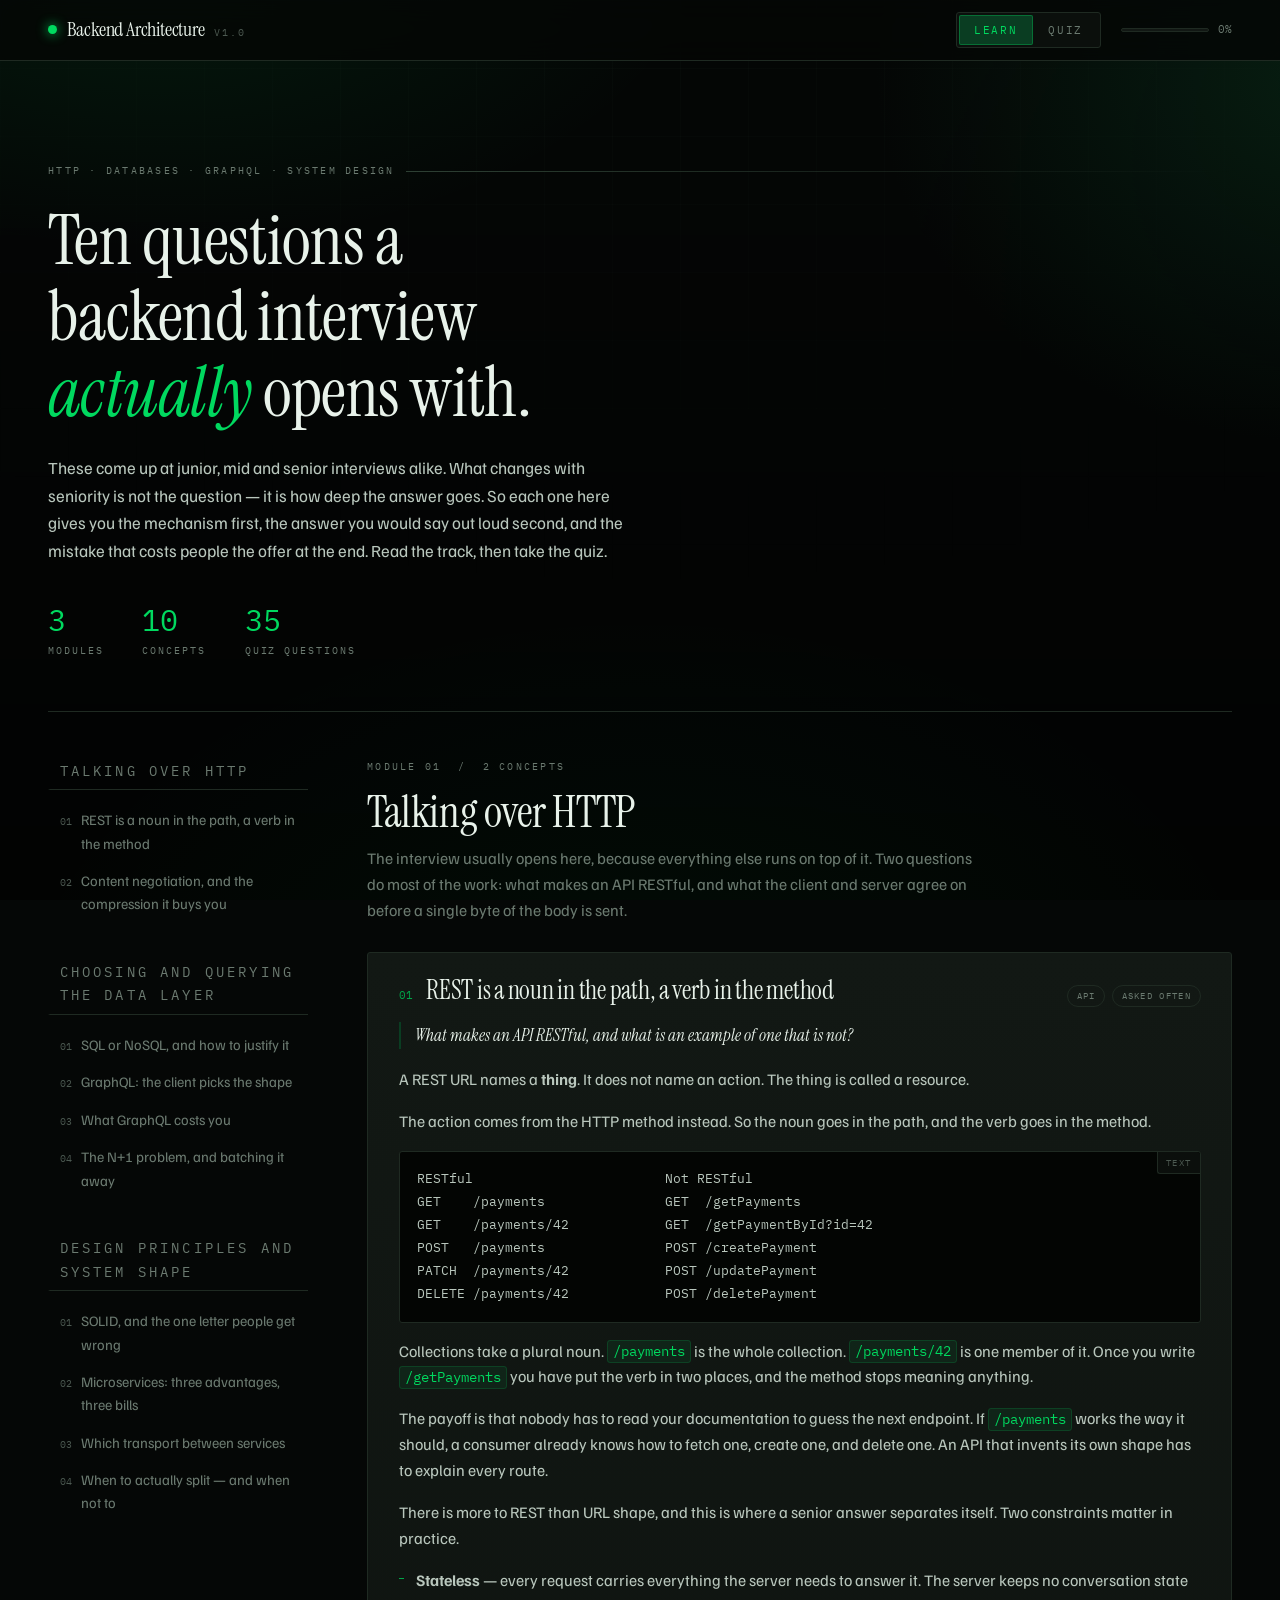
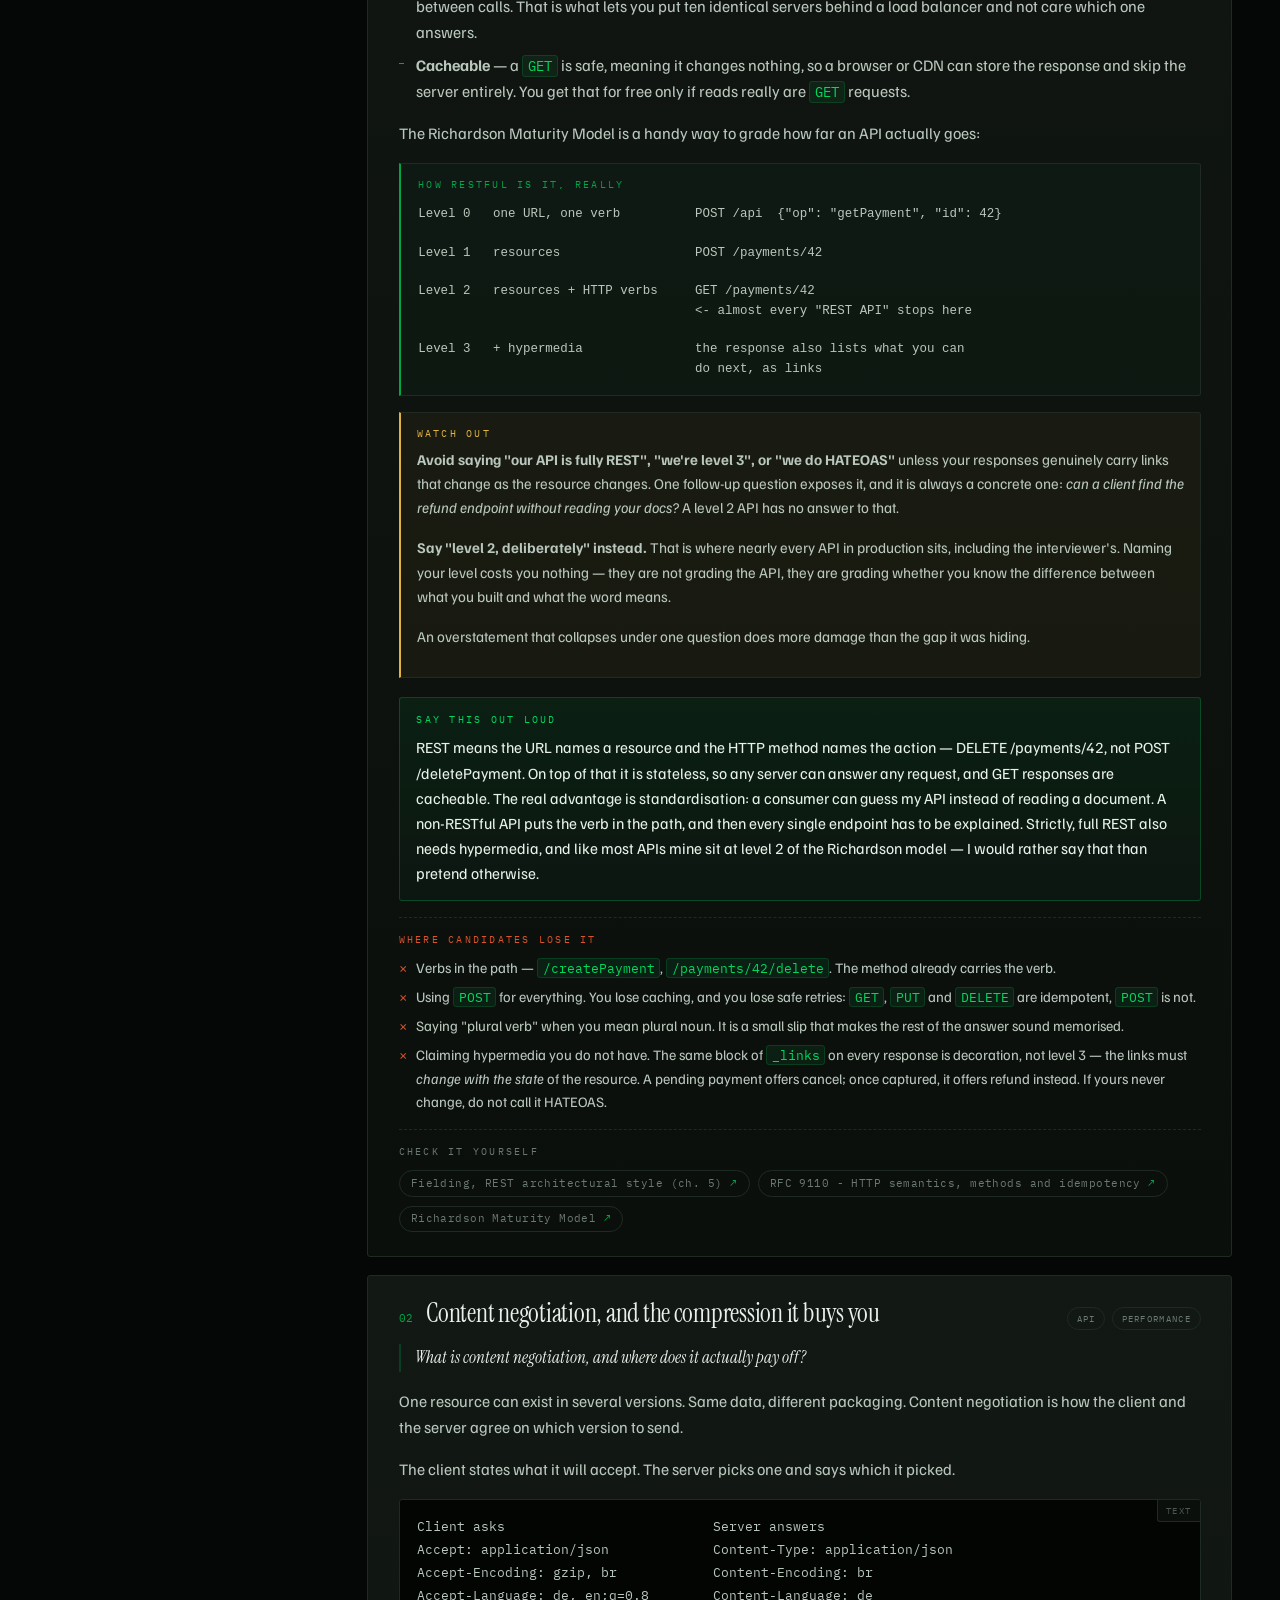
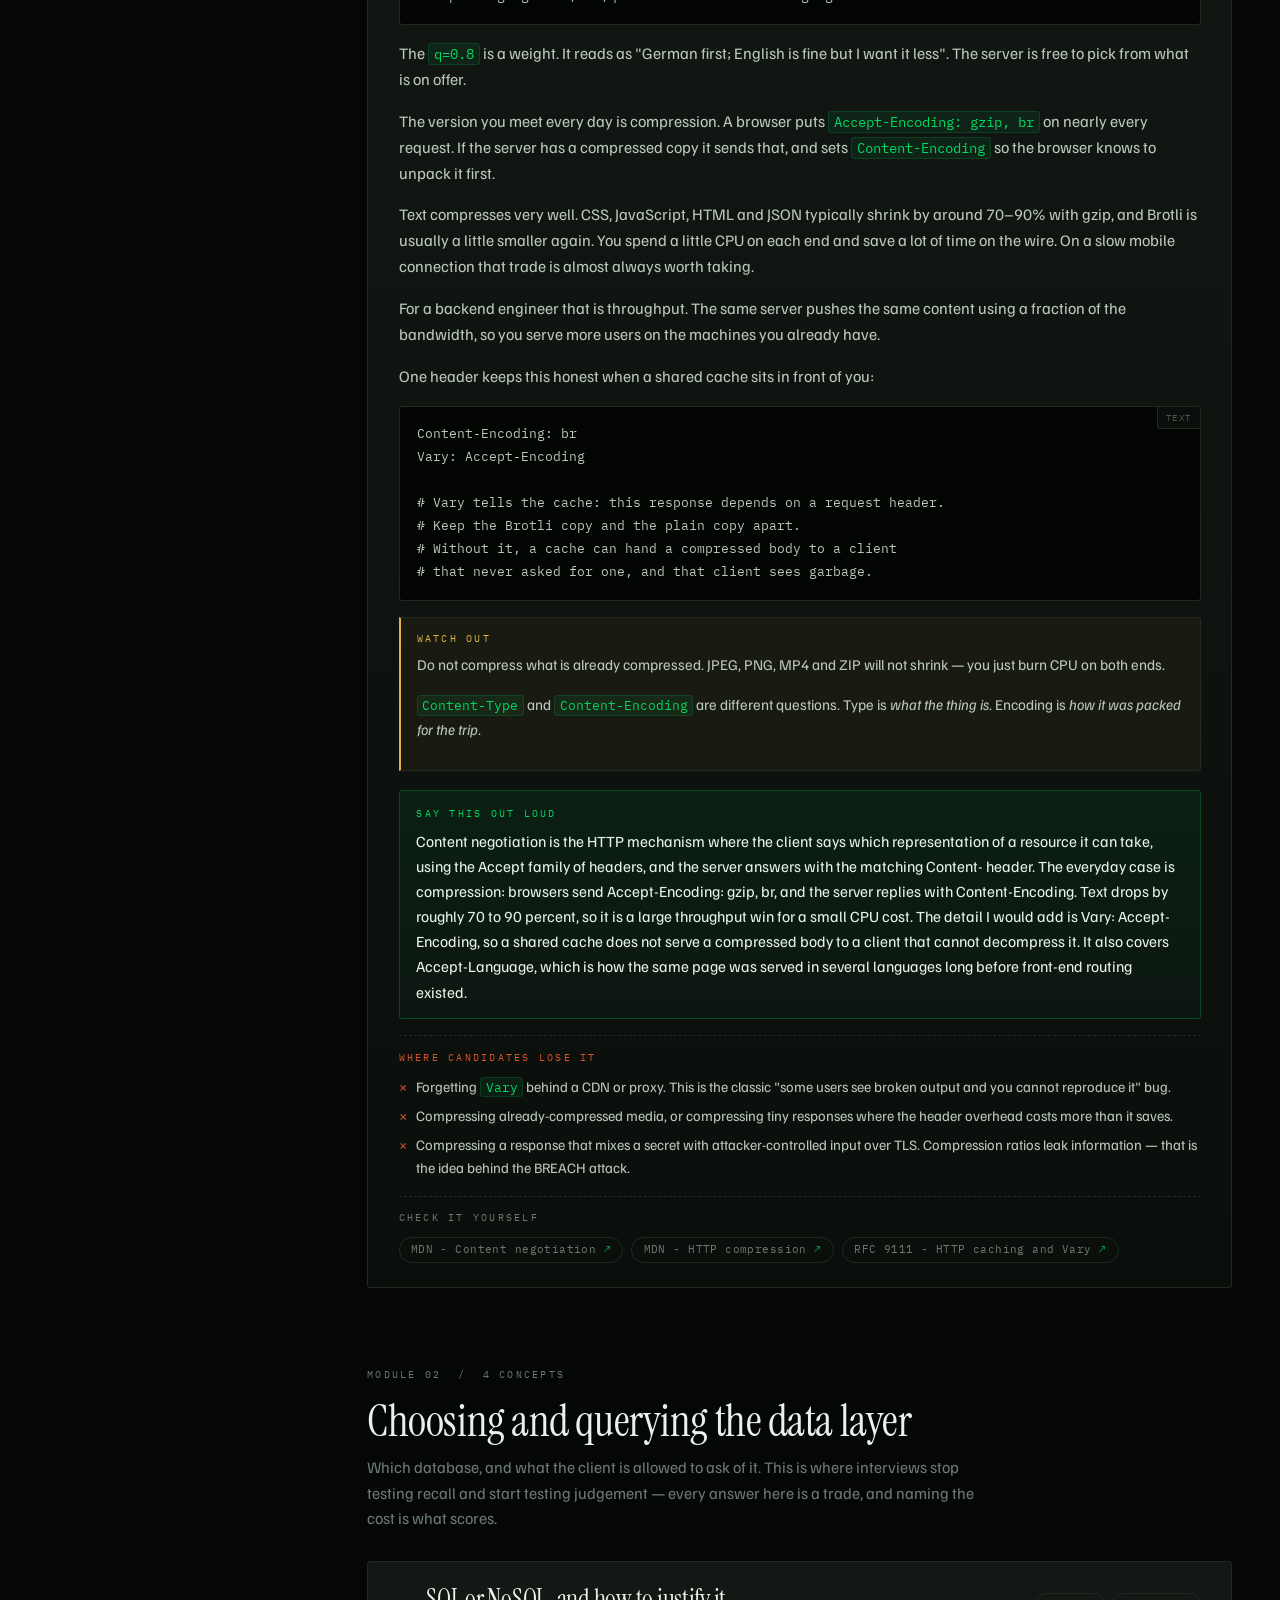
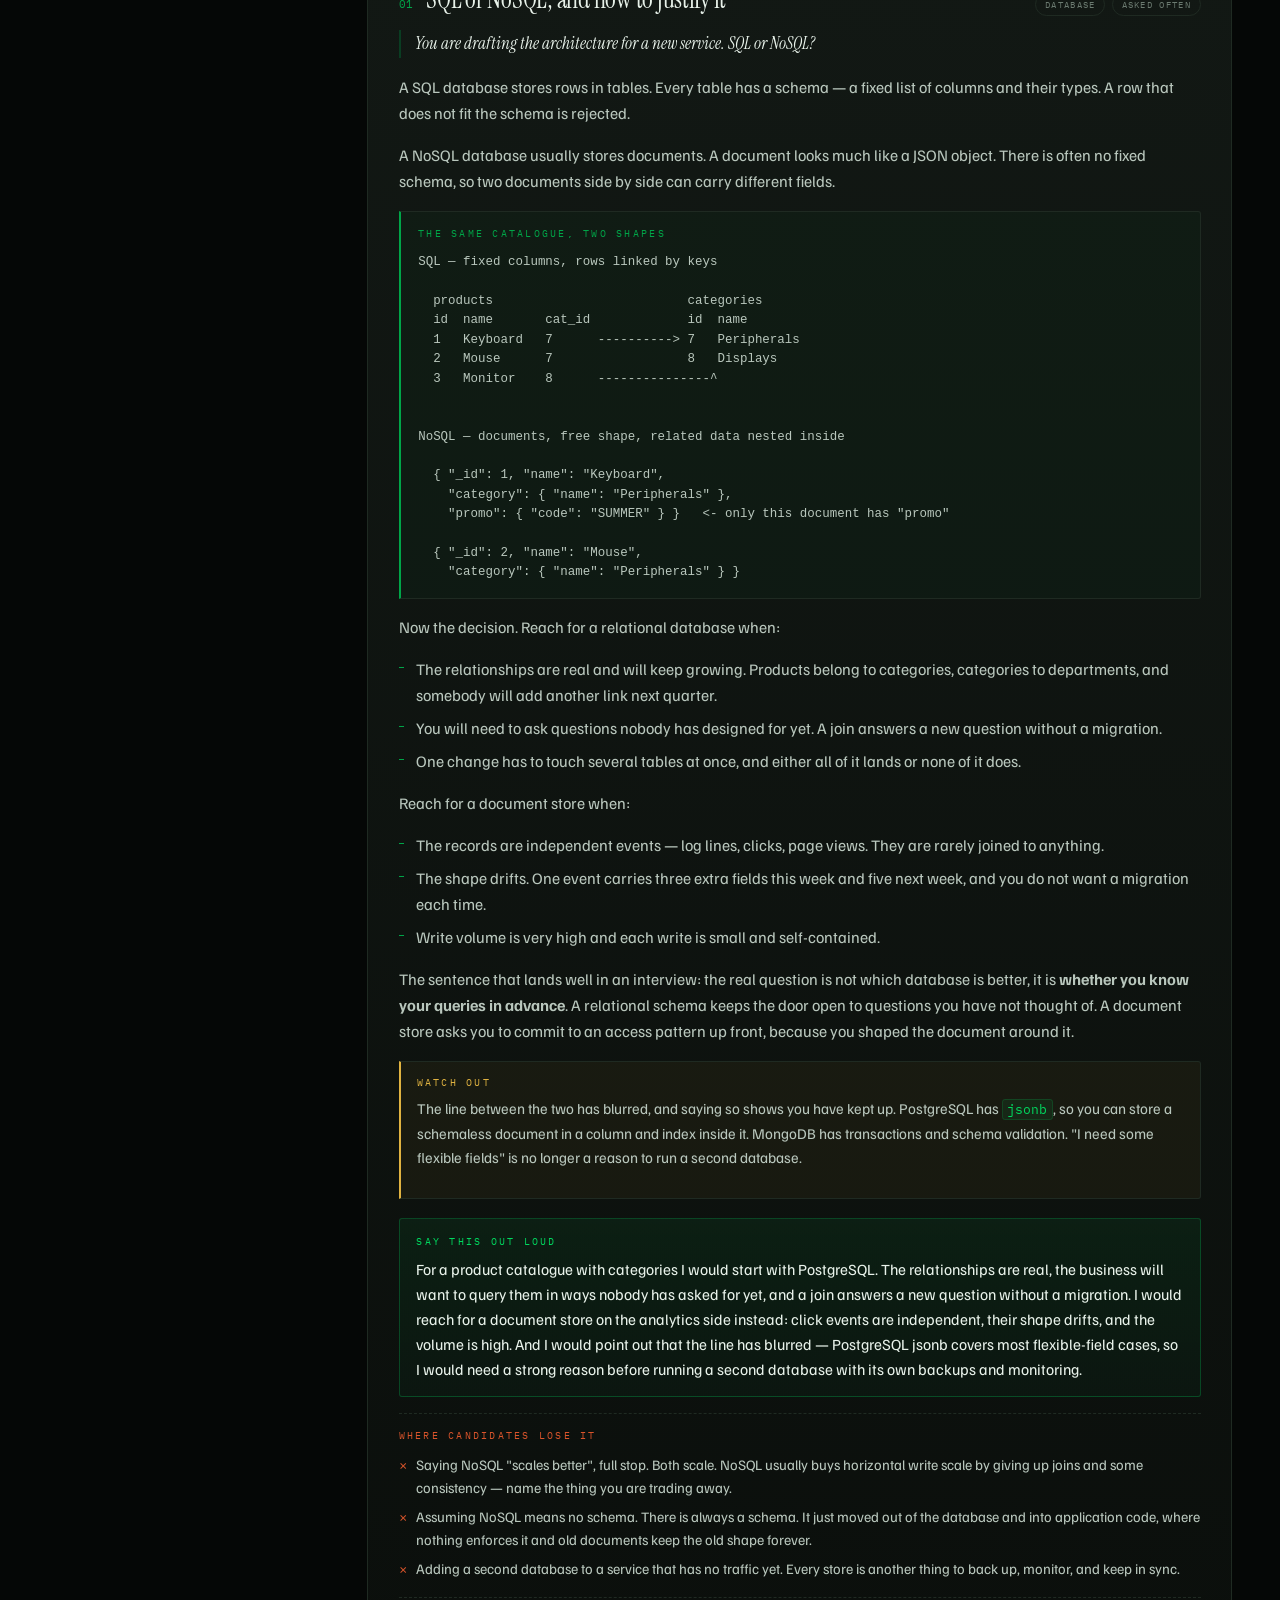
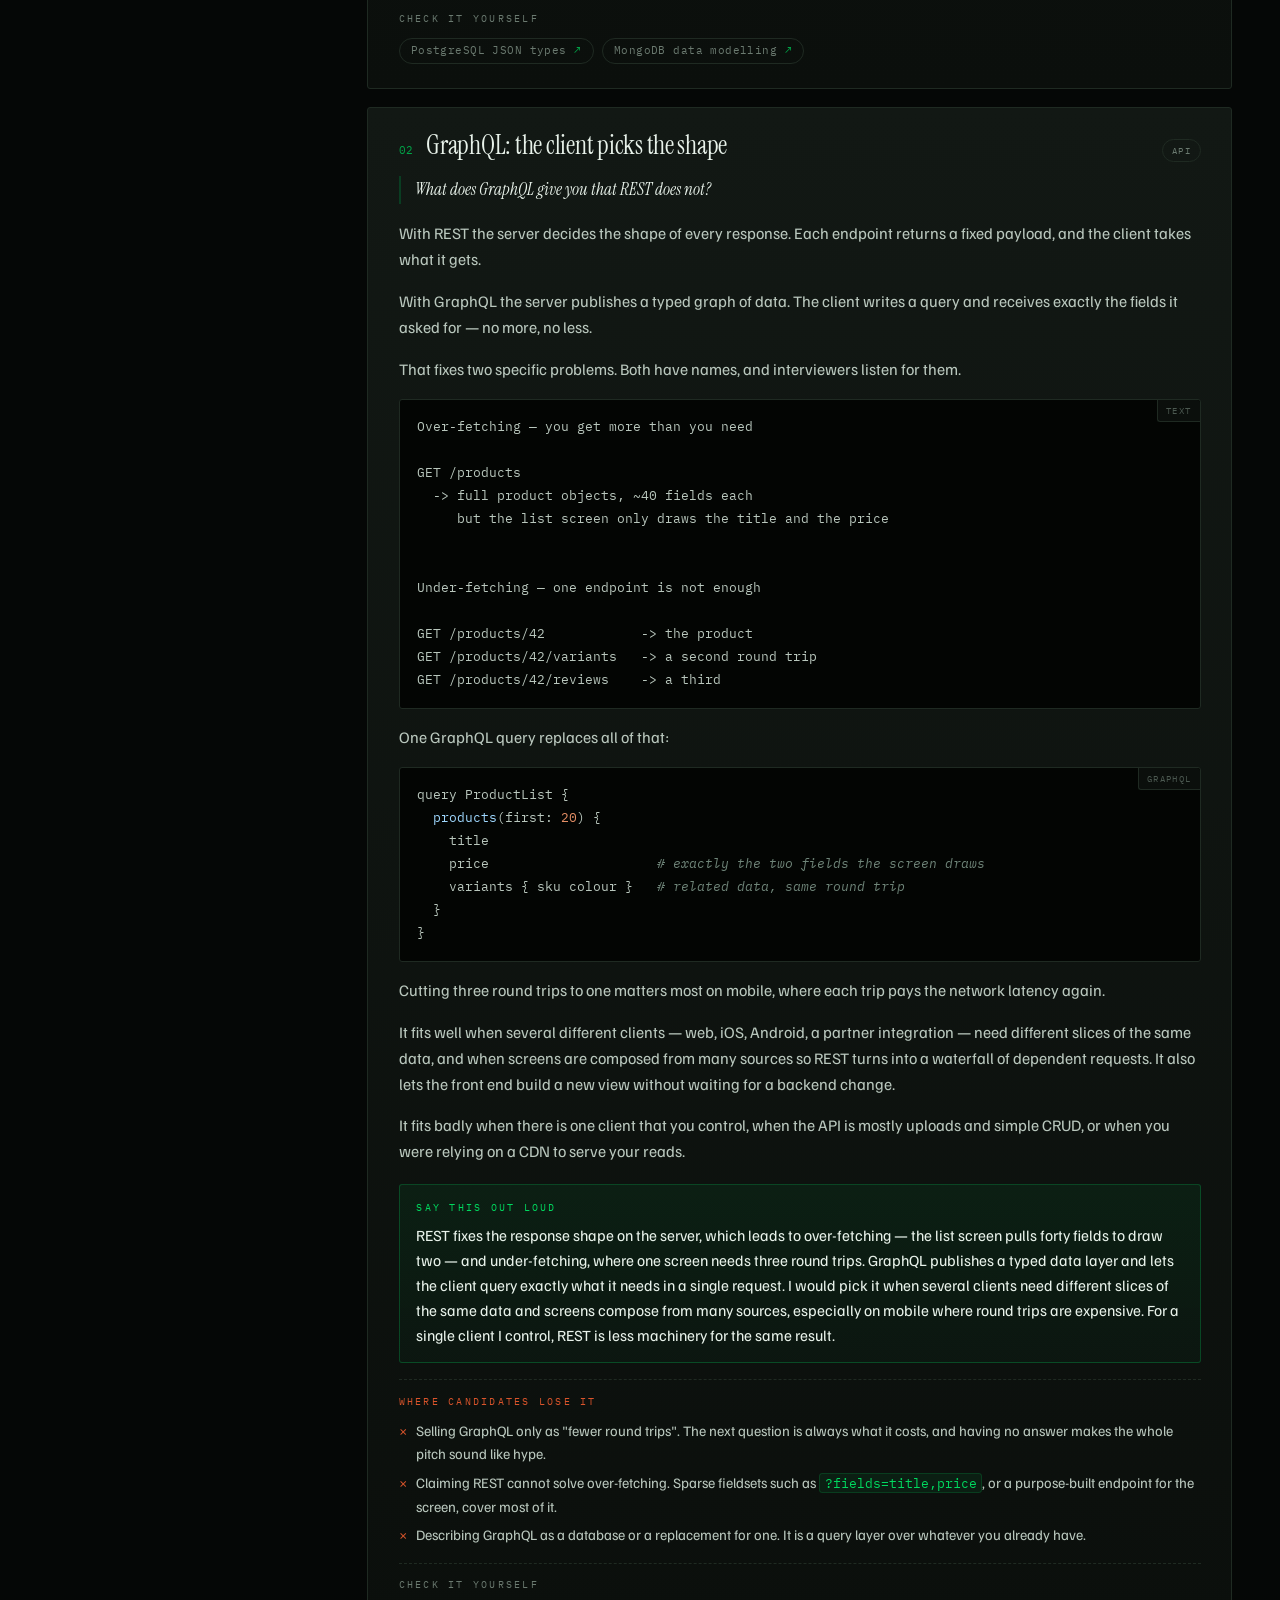
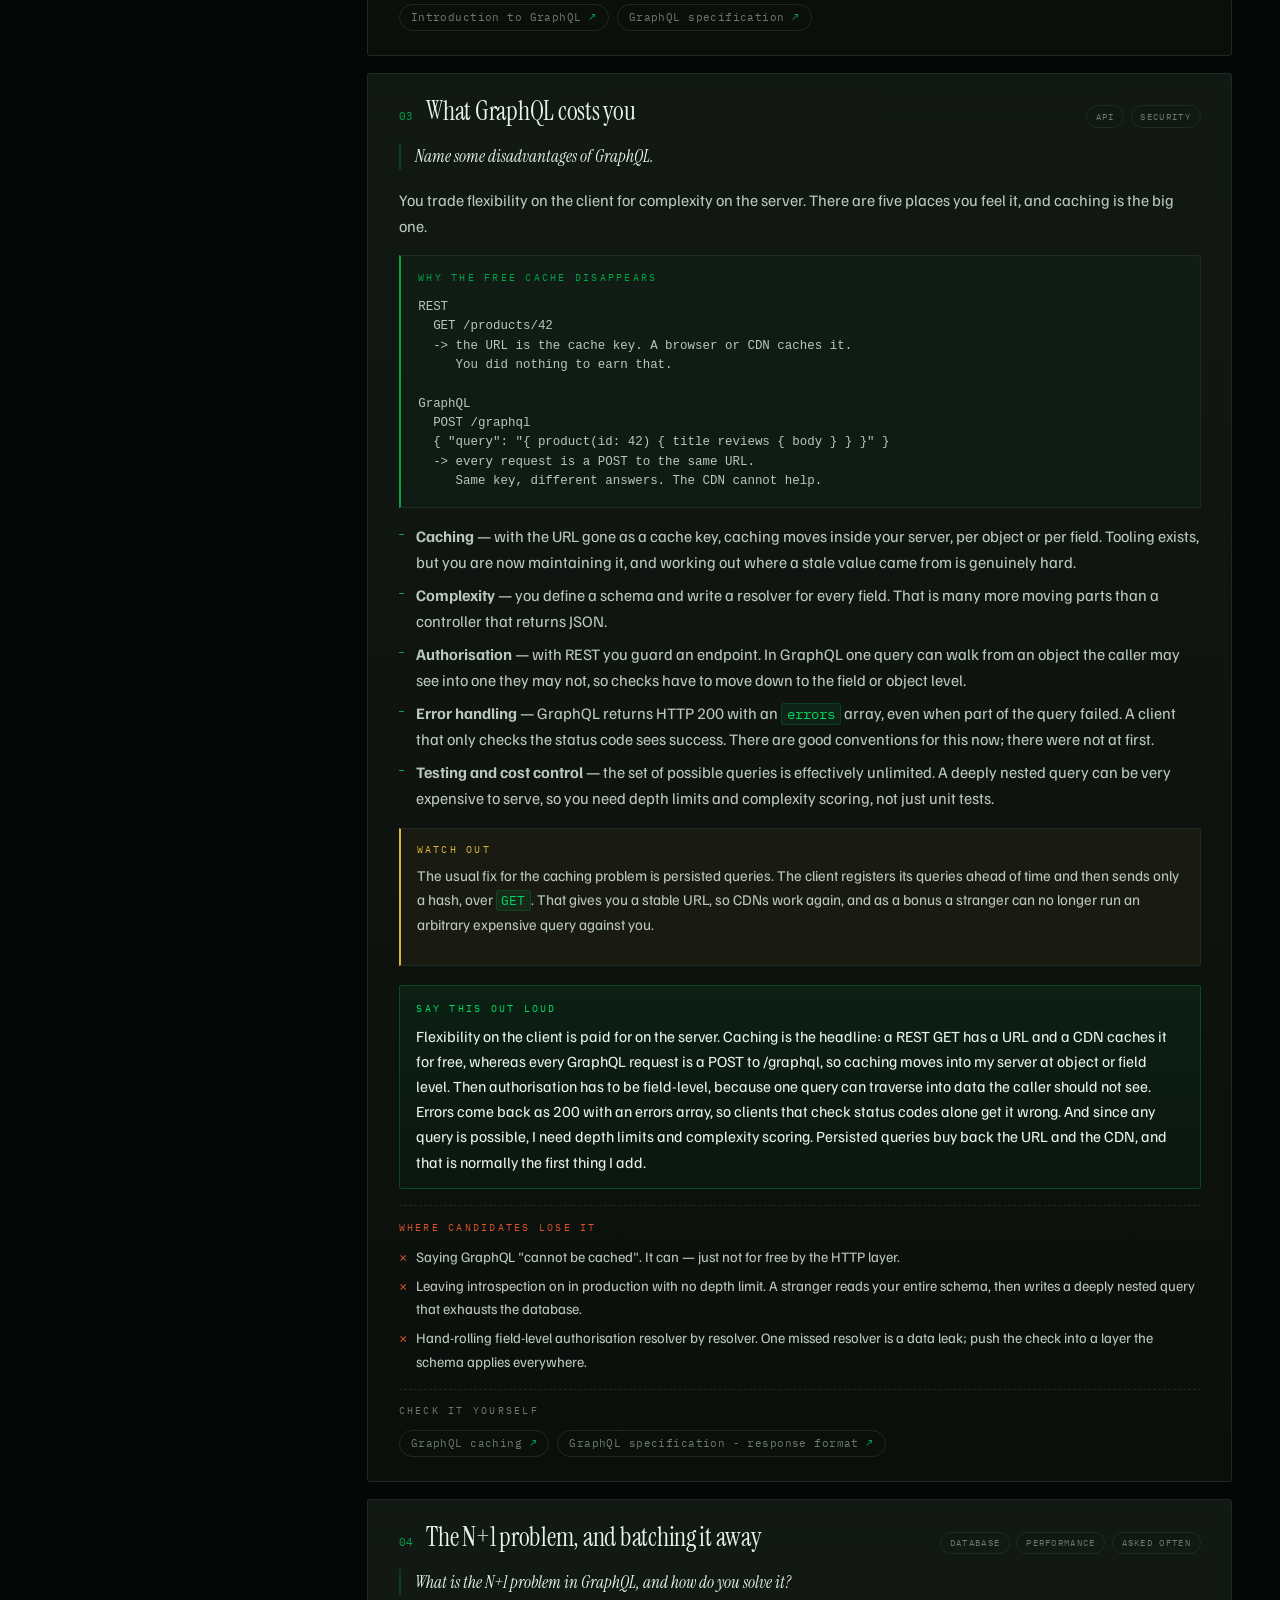
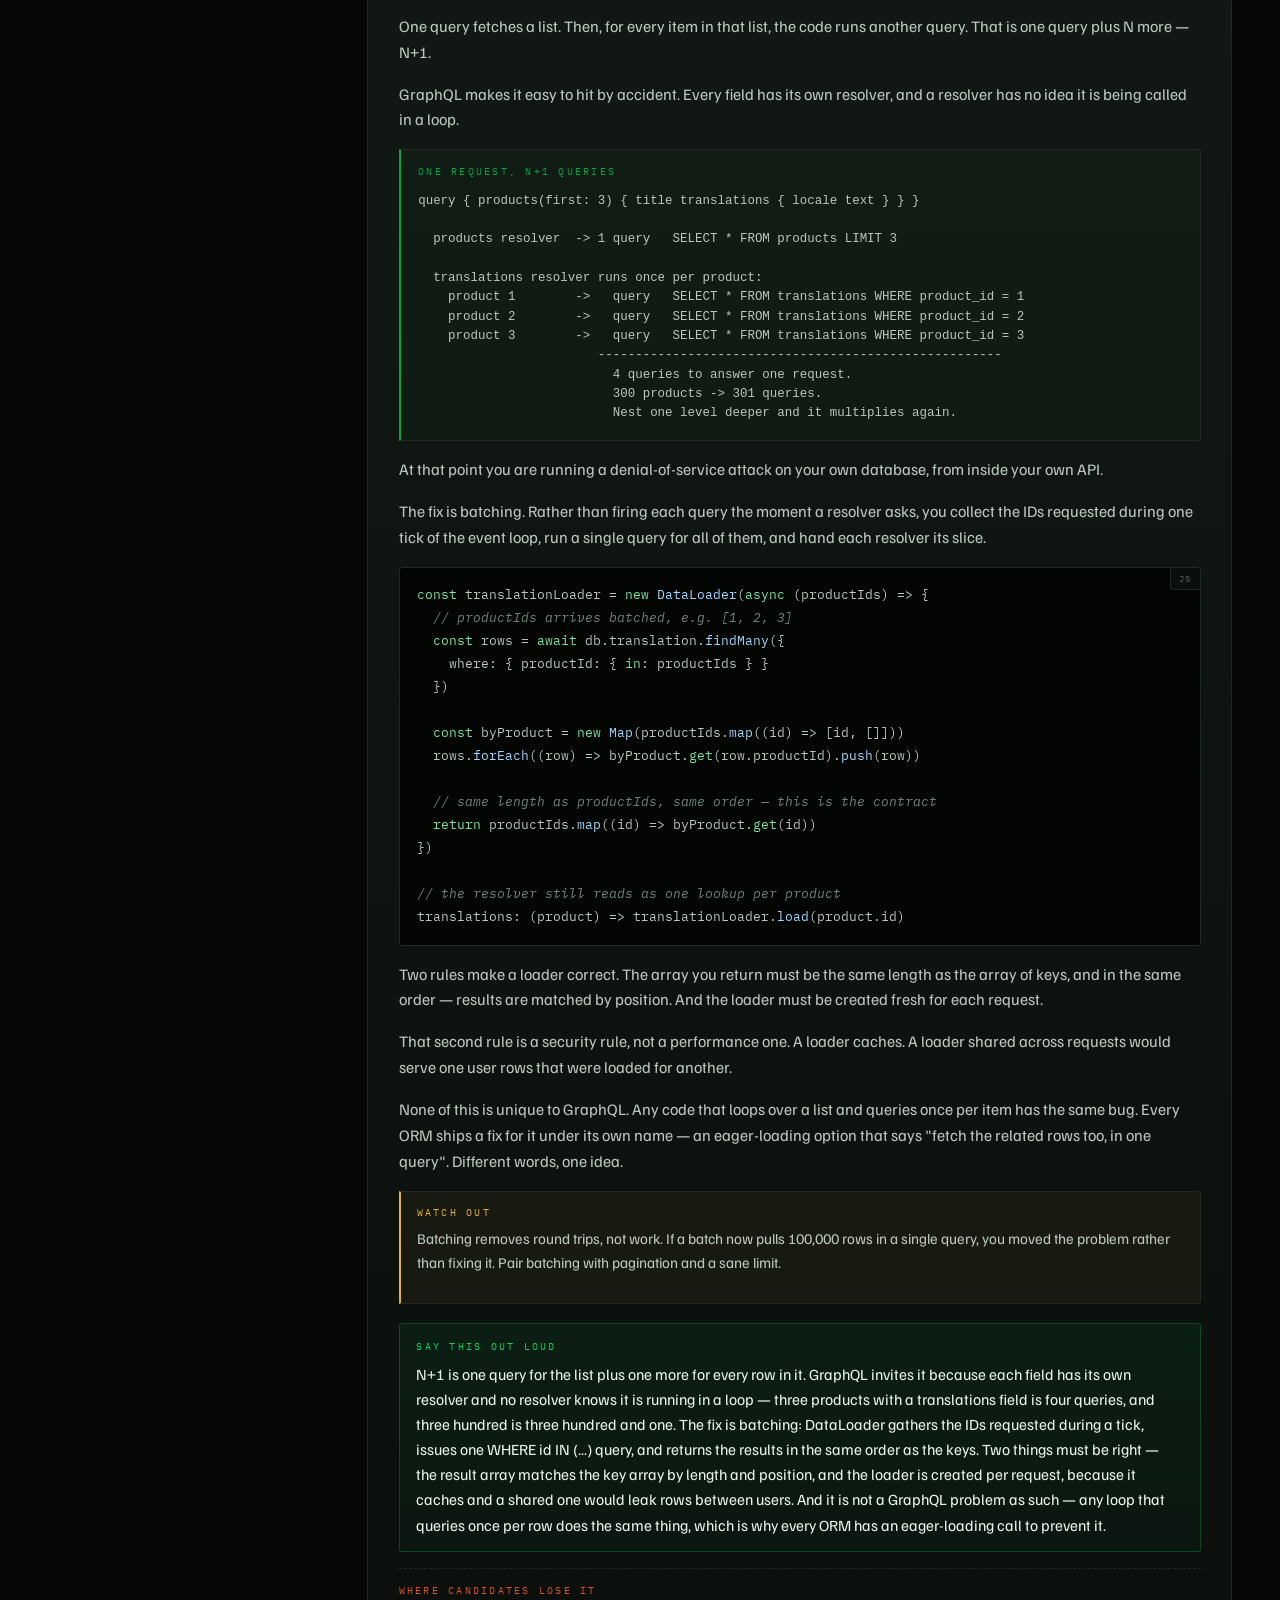
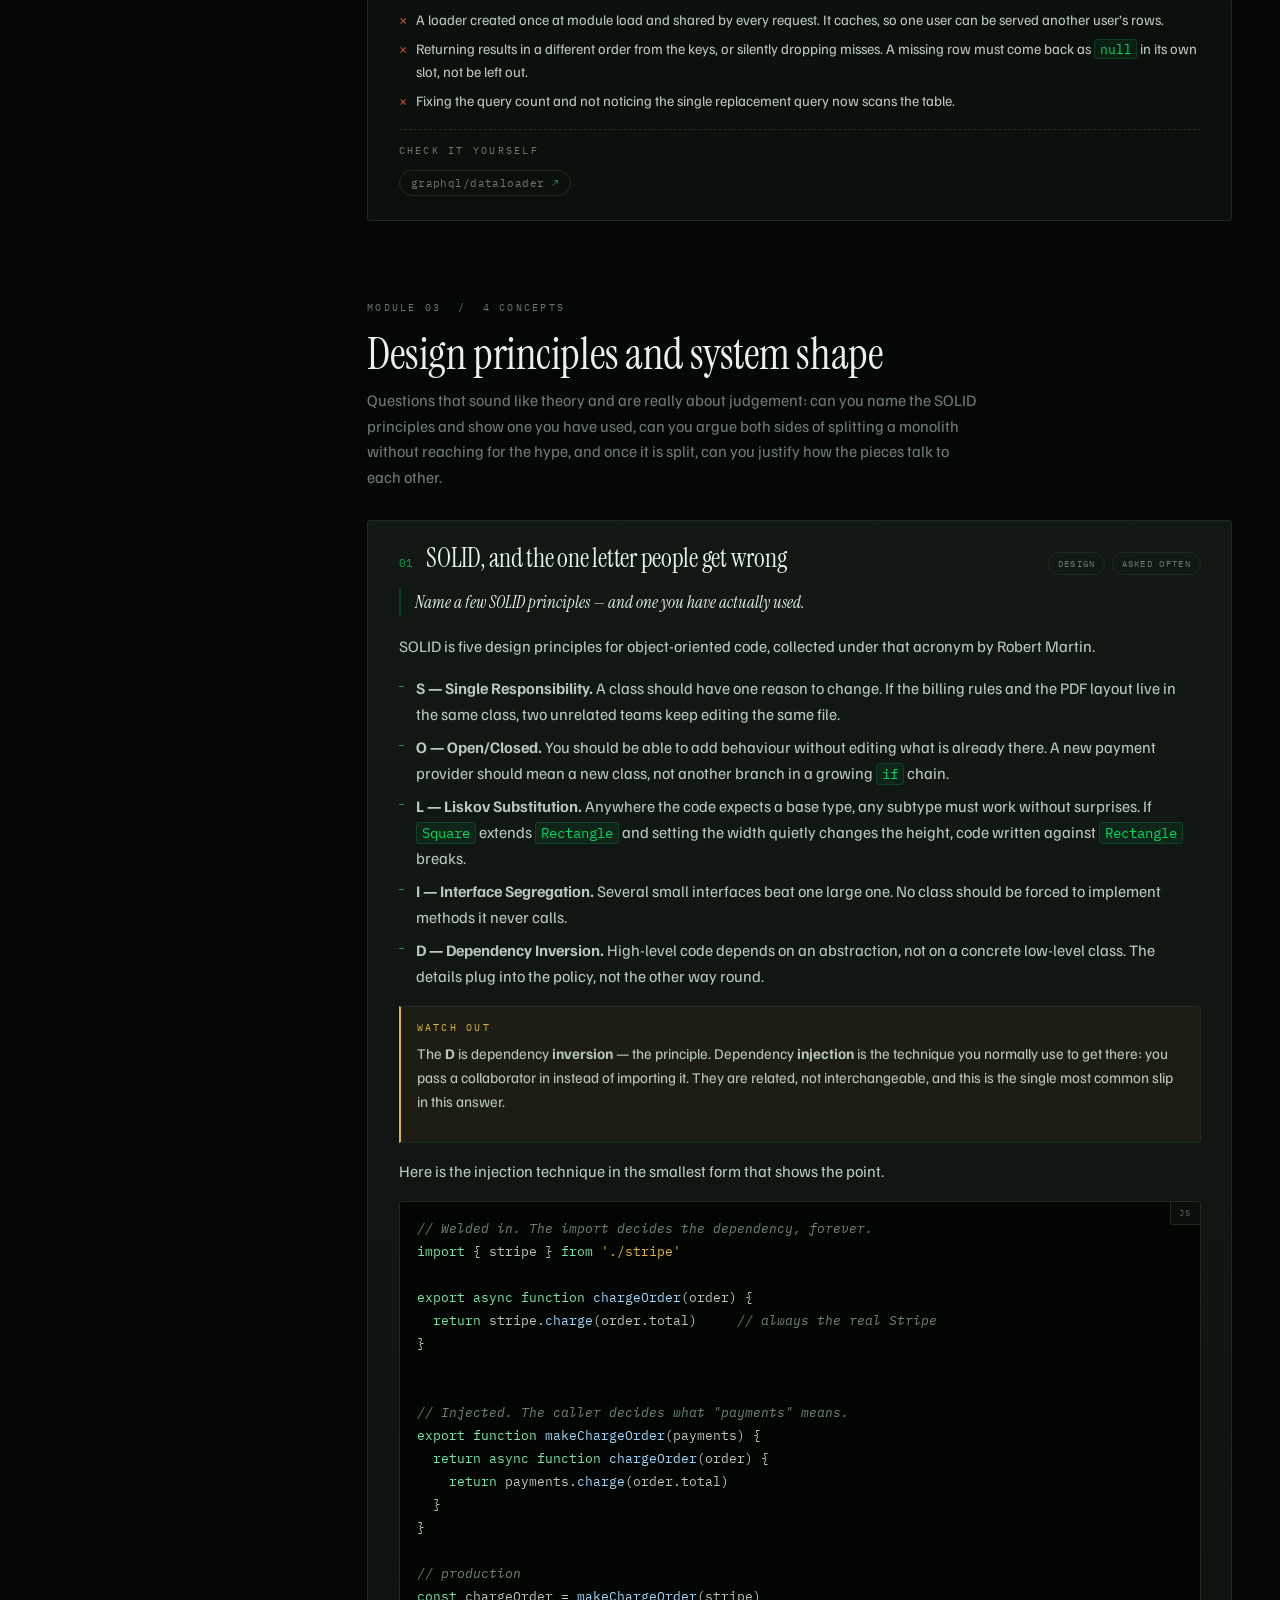
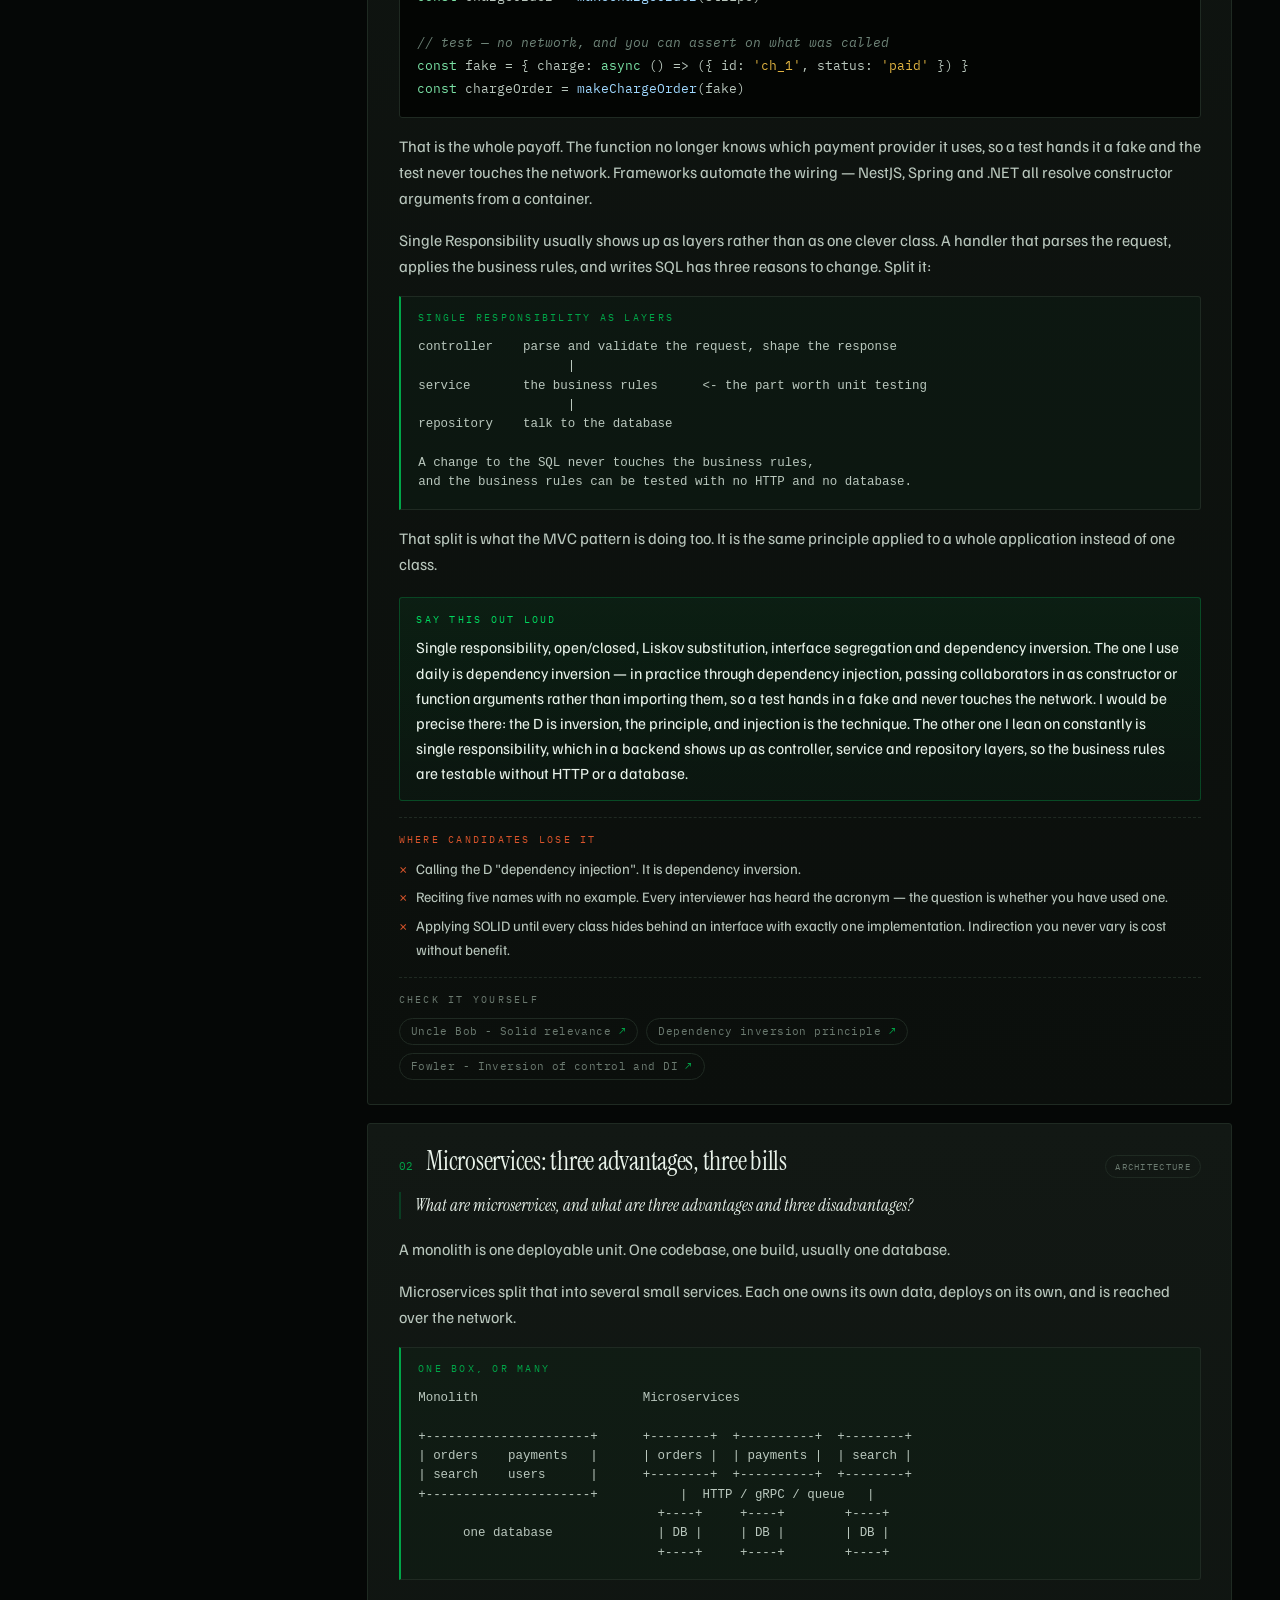
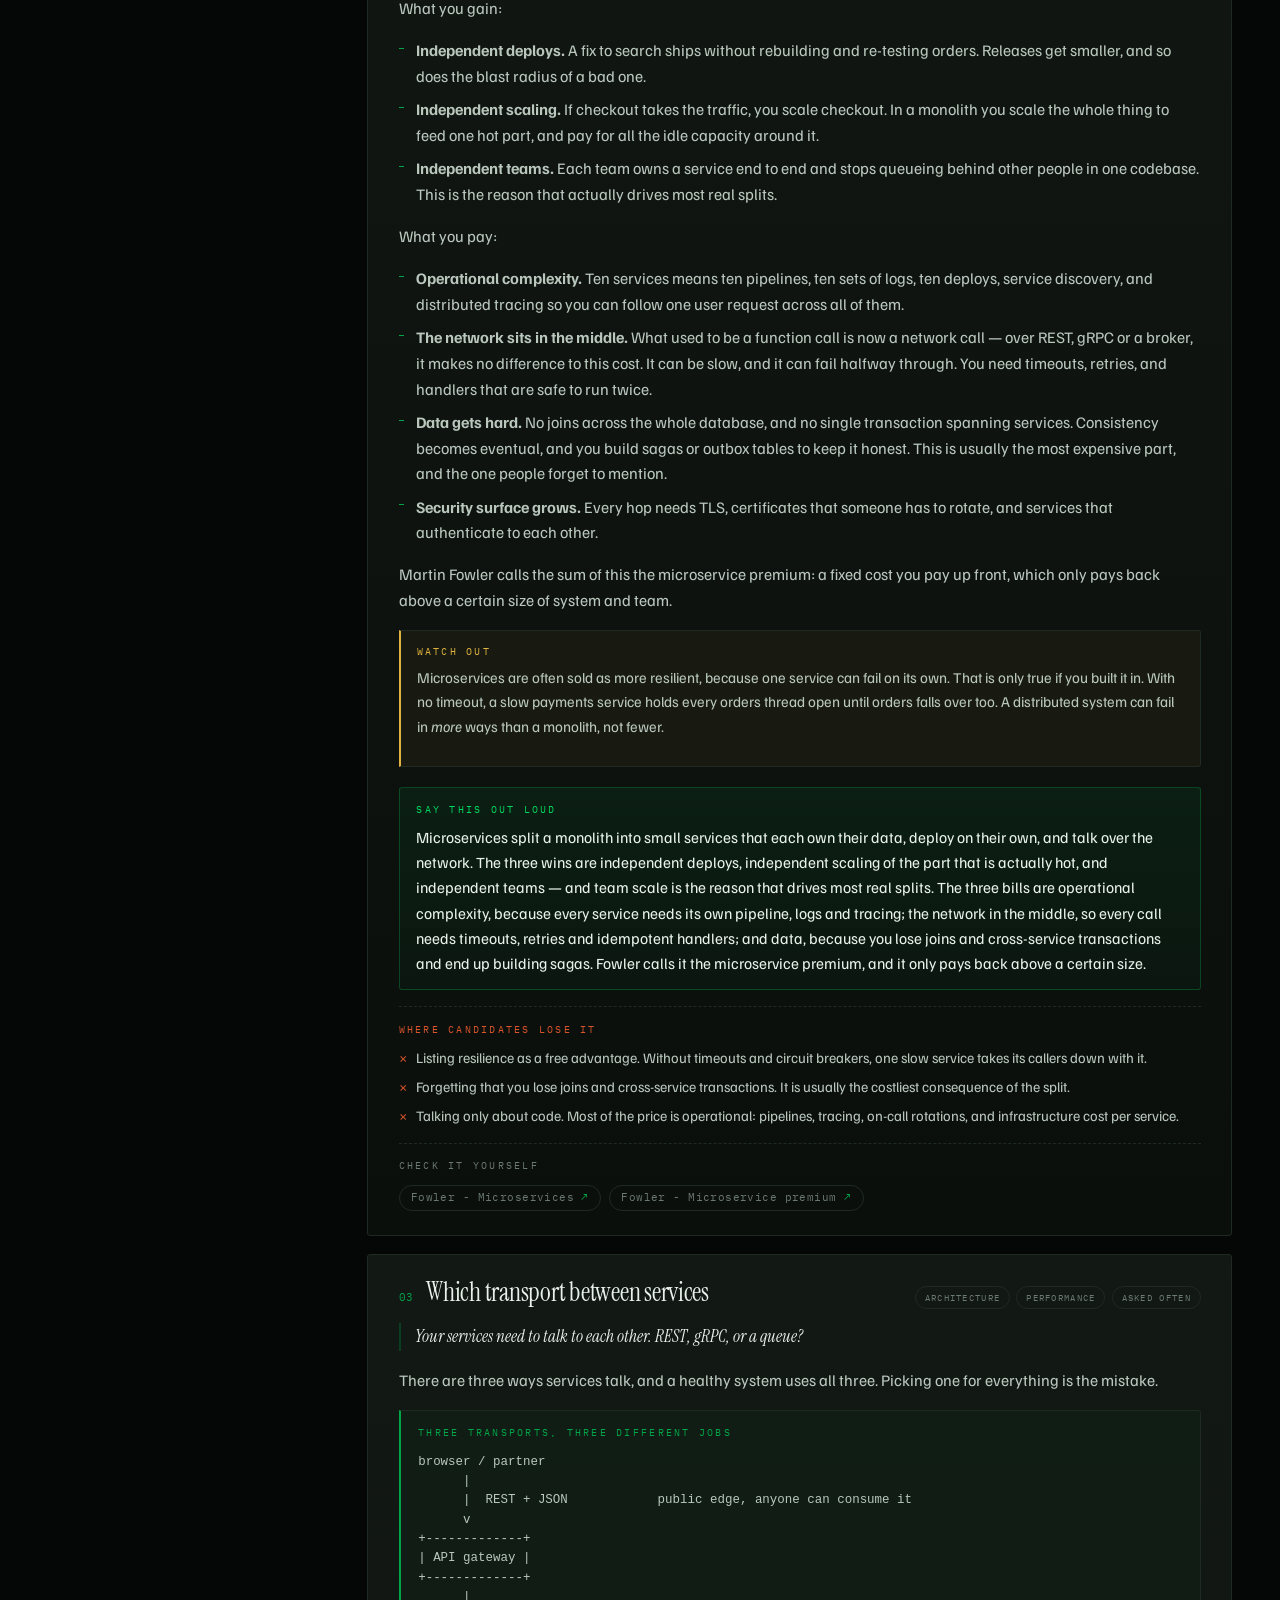
==== backend-architecture.html @ ebec1b73 "feat: add a standalone backend architecture track New page at backend-architecture.html covering the" ====
<!doctype html>
<html lang="en">
<head>
<meta charset="utf-8">
<meta name="viewport" content="width=device-width, initial-scale=1">
<title>Backend Architecture — REST, GraphQL, data and microservices</title>
<meta name="description" content="Ten questions that come up in junior, mid and senior backend interviews, answered at senior depth: REST and content negotiation, SQL versus NoSQL, GraphQL and its costs, N+1 batching, SOLID, when to split a monolith, and REST versus gRPC versus messaging between services.">
<meta name="color-scheme" content="dark">

<link rel="preconnect" href="https://fonts.googleapis.com">
<link rel="preconnect" href="https://fonts.gstatic.com" crossorigin>
<link href="https://fonts.googleapis.com/css2?family=Instrument+Serif:ital@0;1&family=Familjen+Grotesk:ital,wght@0,400..700;1,400..700&family=IBM+Plex+Mono:wght@400;500&display=swap" rel="stylesheet">

<link rel="stylesheet" href="assets/theme.css">
<link rel="stylesheet" href="assets/app.css">
<link rel="icon" href="data:image/svg+xml,<svg xmlns='http://www.w3.org/2000/svg' viewBox='0 0 32 32'><rect width='32' height='32' fill='%23050706'/><circle cx='16' cy='16' r='6' fill='%2300D95F'/></svg>">
</head>
<body>

<header class="masthead">
  <div class="masthead__in">
    <a class="brand" href="#top">
      <span class="brand__dot"></span>
      <span class="brand__name">Backend Architecture</span>
      <span class="brand__meta">v1.0</span>
    </a>

    <!-- filled from PREP.tracks -->
    <div class="seg" id="track-switch" role="tablist" aria-label="Track"></div>

    <div class="seg" id="mode-switch" role="tablist" aria-label="Mode">
      <button role="tab" data-value="learn" aria-selected="true">Learn</button>
      <button role="tab" data-value="quiz" aria-selected="false">Quiz</button>
    </div>

    <div class="meter" id="meter">
      <span class="meter__bar"><span class="meter__fill" id="meter-fill"></span></span>
      <span class="num" id="meter-num">0%</span>
    </div>
  </div>
</header>

<main class="shell" id="top">

  <section class="hero">
    <div class="hero__kicker"><span class="lbl">HTTP · Databases · GraphQL · System design</span></div>
    <h1>Ten questions a backend interview <em>actually</em> opens with.</h1>
    <p class="hero__sub">
      These come up at junior, mid and senior interviews alike. What changes with seniority
      is not the question &mdash; it is how deep the answer goes. So each one here gives you the
      mechanism first, the answer you would say out loud second, and the mistake that costs
      people the offer at the end. Read the track, then take the quiz.
    </p>

    <div class="stats">
      <div class="stat">
        <span class="stat__n num" id="stat-modules">0</span>
        <span class="stat__l">Modules</span>
      </div>
      <div class="stat">
        <span class="stat__n num" id="stat-concepts">0</span>
        <span class="stat__l">Concepts</span>
      </div>
      <div class="stat">
        <span class="stat__n num" id="stat-questions">0</span>
        <span class="stat__l">Quiz questions</span>
      </div>
    </div>
  </section>

  <section id="view-learn">
    <div class="learn">
      <nav class="rail" id="rail" aria-label="Concepts"></nav>
      <div id="modules"></div>
    </div>
  </section>

  <section id="view-quiz" class="quiz" hidden>
    <div id="quiz-root"></div>
  </section>

  <footer class="foot">
    <span>&copy; 2026 Nuttakit Kundum</span>
    <span>
      Questions from
      <a href="https://www.youtube.com/watch?v=PnQY02QQrYQ" target="_blank" rel="noopener noreferrer">this mock interview</a>
      &middot; every claim cited and checked against the docs
    </span>
  </footer>

</main>

<script>window.PREP = {
  modules: [], quiz: [],
  tracks: [{ v: 'architecture', l: 'Architecture' }]
};</script>
<script src="data/refs.js"></script>
<script src="data/backend-arch.js"></script>
<script src="data/quiz-arch.js"></script>
<script src="js/highlight.js"></script>
<script src="js/learn.js"></script>
<script src="js/quiz.js"></script>
<script src="js/app.js"></script>
</body>
</html>
---- assets/theme.css ----
/* ============================================================
   theme.css — ground, tokens, typography, atmosphere
   Aesthetic: phosphor lab notebook. Near-black ground, etched
   grid, editorial serif headings against monospace telemetry.
   ============================================================ */

:root {
  /* ground */
  --ink:      #050706;
  --ink-2:    #0B0F0C;
  --ink-3:    #121814;
  --ink-4:    #18201A;
  --edge:     #1F2A22;
  --edge-lit: #2E4034;

  /* signal */
  --signal:   #00D95F;
  --signal-d: #00A548;
  --moss:     #0A3D22;
  --amber:    #E0B341;
  --rust:     #D9542B;

  /* type */
  --pale:     #E8F2EA;
  --pale-2:   #B9C7BD;
  --ash:      #6B7A70;
  --ash-2:    #4C5951;

  /* families */
  --serif: "Instrument Serif", "Iowan Old Style", Georgia, serif;
  --sans:  "Familjen Grotesk", "Avenir Next", "Segoe UI", sans-serif;
  --mono:  "IBM Plex Mono", "SF Mono", Menlo, monospace;

  /* metrics */
  --rail: 268px;
  --gut: clamp(1.25rem, 4vw, 3rem);
  --r: 3px;
  --ease: cubic-bezier(0.22, 0.71, 0.28, 0.99);
}

* { box-sizing: border-box; }

html { scroll-behavior: smooth; }

body {
  margin: 0;
  background: var(--ink);
  color: var(--pale-2);
  font-family: var(--sans);
  font-size: 16px;
  line-height: 1.62;
  -webkit-font-smoothing: antialiased;
  overflow-x: hidden;
}

/* --- atmosphere: grid etch + corner glows + grain ------------- */

body::before {
  content: "";
  position: fixed;
  inset: 0;
  pointer-events: none;
  z-index: 0;
  background:
    radial-gradient(900px 520px at 12% -8%, rgba(0, 217, 95, 0.10), transparent 62%),
    radial-gradient(760px 620px at 104% 8%, rgba(10, 61, 34, 0.42), transparent 60%),
    radial-gradient(1000px 700px at 50% 118%, rgba(0, 217, 95, 0.05), transparent 65%),
    linear-gradient(180deg, transparent 0%, rgba(0, 0, 0, 0.55) 100%);
}

body::after {
  content: "";
  position: fixed;
  inset: 0;
  pointer-events: none;
  z-index: 0;
  opacity: 0.5;
  background-image:
    linear-gradient(rgba(46, 64, 52, 0.16) 1px, transparent 1px),
    linear-gradient(90deg, rgba(46, 64, 52, 0.16) 1px, transparent 1px);
  background-size: 68px 68px;
  mask-image: radial-gradient(120% 90% at 50% 0%, #000 8%, transparent 74%);
  -webkit-mask-image: radial-gradient(120% 90% at 50% 0%, #000 8%, transparent 74%);
}

/* --- typography ---------------------------------------------- */

h1, h2, h3, h4 {
  font-family: var(--serif);
  font-weight: 400;
  color: var(--pale);
  letter-spacing: -0.01em;
  line-height: 1.08;
  margin: 0;
}

h1 { font-size: clamp(2.6rem, 6vw, 4.4rem); text-wrap: balance; }
h2 { font-size: clamp(1.9rem, 3.6vw, 2.75rem); }
h3 { font-size: clamp(1.3rem, 2.2vw, 1.6rem); }

em { font-style: italic; color: var(--signal); }

p { margin: 0 0 1rem; }

a { color: var(--signal); text-decoration-color: rgba(0, 217, 95, 0.35); }

code, kbd, .mono, .num {
  font-family: var(--mono);
  font-variant-ligatures: none;
}

/* inline code */
:not(pre) > code {
  font-size: 0.87em;
  color: var(--signal);
  background: rgba(0, 217, 95, 0.07);
  border: 1px solid rgba(0, 217, 95, 0.16);
  border-radius: var(--r);
  padding: 0.08em 0.36em;
  white-space: nowrap;
}

/* micro label — the recurring mono eyebrow */
.lbl {
  font-family: var(--mono);
  font-size: 0.64rem;
  letter-spacing: 0.22em;
  text-transform: uppercase;
  color: var(--ash);
}

.rule {
  height: 1px;
  border: 0;
  background: linear-gradient(90deg, var(--edge-lit), transparent 72%);
  margin: 0;
}

/* --- focus + selection --------------------------------------- */

:focus-visible {
  outline: 2px solid var(--signal);
  outline-offset: 2px;
}

::selection {
  background: var(--moss);
  color: var(--pale);
}

/* --- scrollbars ---------------------------------------------- */

* {
  scrollbar-width: thin;
  scrollbar-color: var(--edge-lit) transparent;
}

*::-webkit-scrollbar { width: 9px; height: 9px; }
*::-webkit-scrollbar-track { background: transparent; }
*::-webkit-scrollbar-thumb {
  background: var(--edge-lit);
  border-radius: 99px;
}
*::-webkit-scrollbar-thumb:hover { background: var(--moss); }

/* --- entrance motion ----------------------------------------- */

@keyframes rise {
  from { opacity: 0; transform: translateY(14px); }
  to   { opacity: 1; transform: none; }
}

@keyframes glow {
  0%, 100% { opacity: 0.55; }
  50%      { opacity: 1; }
}

.rise {
  opacity: 0;
  animation: rise 0.66s var(--ease) forwards;
}

@media (prefers-reduced-motion: reduce) {
  html { scroll-behavior: auto; }
  *, *::before, *::after {
    animation-duration: 0.001ms !important;
    transition-duration: 0.001ms !important;
  }
  .rise { opacity: 1; }
}
---- assets/app.css ----
/* ============================================================
   app.css — layout + components
   ============================================================ */

.shell {
  position: relative;
  z-index: 1;
  max-width: 1400px;
  margin: 0 auto;
  padding: 0 var(--gut);
}

/* ============================================================
   MASTHEAD
   ============================================================ */

.masthead {
  position: sticky;
  top: 0;
  z-index: 40;
  background: rgba(5, 7, 6, 0.82);
  backdrop-filter: blur(14px) saturate(1.2);
  -webkit-backdrop-filter: blur(14px) saturate(1.2);
  border-bottom: 1px solid var(--edge);
}

.masthead__in {
  max-width: 1400px;
  margin: 0 auto;
  padding: 0.75rem var(--gut);
  display: flex;
  align-items: center;
  gap: 1.25rem;
  flex-wrap: wrap;
}

.brand {
  display: flex;
  align-items: baseline;
  gap: 0.6rem;
  margin-right: auto;
  text-decoration: none;
}

.brand__dot {
  width: 9px;
  height: 9px;
  border-radius: 50%;
  background: var(--signal);
  box-shadow: 0 0 12px var(--signal);
  animation: glow 2.8s ease-in-out infinite;
  align-self: center;
}

.brand__name {
  font-family: var(--serif);
  font-size: 1.22rem;
  color: var(--pale);
  letter-spacing: -0.01em;
}

.brand__meta {
  font-family: var(--mono);
  font-size: 0.6rem;
  letter-spacing: 0.2em;
  text-transform: uppercase;
  color: var(--ash-2);
}

/* link between the two prep sites, sitting in the masthead */
.crosslink {
  font-family: var(--mono);
  font-size: 0.62rem;
  letter-spacing: 0.16em;
  text-transform: uppercase;
  color: var(--ash);
  text-decoration: none;
  padding: 0.5rem 0.8rem;
  border: 1px solid var(--edge);
  border-radius: var(--r);
  white-space: nowrap;
  transition: color 0.2s var(--ease), border-color 0.2s var(--ease);
}

.crosslink::before {
  content: "\2192";
  margin-right: 0.5rem;
  color: var(--signal-d);
}

.crosslink:hover {
  color: var(--signal);
  border-color: var(--signal-d);
}

/* segmented control */
.seg {
  display: inline-flex;
  border: 1px solid var(--edge);
  border-radius: var(--r);
  background: var(--ink-2);
  padding: 2px;
}

.seg button {
  appearance: none;
  border: 0;
  background: transparent;
  color: var(--ash);
  font-family: var(--mono);
  font-size: 0.68rem;
  letter-spacing: 0.16em;
  text-transform: uppercase;
  padding: 0.5rem 0.95rem;
  border-radius: 2px;
  cursor: pointer;
  transition: color 0.2s var(--ease), background 0.2s var(--ease);
  white-space: nowrap;
}

.seg button:hover { color: var(--pale-2); }

.seg button[aria-selected="true"] {
  background: var(--moss);
  color: var(--signal);
  box-shadow: inset 0 0 0 1px rgba(0, 217, 95, 0.32);
}

.meter {
  display: flex;
  align-items: center;
  gap: 0.55rem;
  font-family: var(--mono);
  font-size: 0.68rem;
  color: var(--ash);
}

.meter__bar {
  width: 88px;
  height: 4px;
  background: var(--ink-3);
  border: 1px solid var(--edge);
  border-radius: 99px;
  overflow: hidden;
}

.meter__fill {
  height: 100%;
  width: 0%;
  background: linear-gradient(90deg, var(--signal-d), var(--signal));
  box-shadow: 0 0 8px rgba(0, 217, 95, 0.6);
  transition: width 0.5s var(--ease);
}

/* ============================================================
   HERO
   ============================================================ */

.hero {
  padding: clamp(3rem, 8vw, 6.5rem) 0 clamp(2rem, 4vw, 3.5rem);
  border-bottom: 1px solid var(--edge);
}

.hero__kicker {
  display: flex;
  align-items: center;
  gap: 0.7rem;
  margin-bottom: 1.4rem;
}

.hero__kicker::after {
  content: "";
  flex: 1;
  height: 1px;
  background: linear-gradient(90deg, var(--edge-lit), transparent);
}

.hero h1 { max-width: 19ch; }

.hero__sub {
  max-width: 58ch;
  margin-top: 1.5rem;
  font-size: 1.06rem;
  color: var(--pale-2);
}

.stats {
  display: flex;
  flex-wrap: wrap;
  gap: 2.4rem;
  margin-top: 2.6rem;
}

.stat__n {
  font-family: var(--mono);
  font-size: 1.85rem;
  color: var(--signal);
  line-height: 1;
  display: block;
}

.stat__l {
  font-family: var(--mono);
  font-size: 0.62rem;
  letter-spacing: 0.2em;
  text-transform: uppercase;
  color: var(--ash);
  margin-top: 0.5rem;
  display: block;
}

/* quiz mode trims the hero down to the headline */
.is-quiz .hero { padding-bottom: 1.5rem; }
.is-quiz .hero__sub,
.is-quiz .stats { display: none; }

/* ============================================================
   LEARN LAYOUT
   ============================================================ */

.learn {
  display: grid;
  grid-template-columns: var(--rail) minmax(0, 1fr);
  gap: clamp(1.5rem, 4vw, 3.5rem);
  padding: 2.5rem 0 4rem;
  align-items: start;
}

.rail {
  position: sticky;
  min-width: 0;
  top: 82px;
  max-height: calc(100vh - 100px);
  overflow-y: auto;
  padding-right: 0.5rem;
}

.rail__group + .rail__group { margin-top: 1.9rem; }

.rail__head {
  display: block;
  padding-bottom: 0.6rem;
  border-bottom: 1px solid var(--edge);
  margin-bottom: 0.7rem;
}

.rail a {
  display: flex;
  align-items: baseline;
  gap: 0.6rem;
  padding: 0.44rem 0.6rem;
  border-left: 2px solid transparent;
  color: var(--ash);
  text-decoration: none;
  font-size: 0.9rem;
  transition: color 0.18s var(--ease), border-color 0.18s var(--ease), background 0.18s var(--ease);
}

.rail a:hover {
  color: var(--pale);
  background: var(--ink-2);
}

.rail a.is-active {
  color: var(--signal);
  border-left-color: var(--signal);
  background: rgba(0, 217, 95, 0.05);
}

.rail a .num {
  font-size: 0.65rem;
  color: var(--ash-2);
}

.rail a.is-active .num { color: var(--signal-d); }

/* ============================================================
   MODULES + CONCEPT CARDS
   ============================================================ */

#modules { min-width: 0; }

.module { scroll-margin-top: 92px; }
.module + .module { margin-top: 4.5rem; }

.module__head { margin-bottom: 1.8rem; }

.module__head h2 { margin: 0.7rem 0 0.6rem; }

.module__blurb {
  max-width: 68ch;
  color: var(--ash);
  margin: 0;
}

.concept {
  position: relative;
  background: linear-gradient(180deg, var(--ink-3), var(--ink-2));
  border: 1px solid var(--edge);
  border-radius: var(--r);
  padding: 1.5rem clamp(1rem, 2.4vw, 1.9rem);
  margin-top: 1.1rem;
  scroll-margin-top: 92px;
  transition: border-color 0.25s var(--ease), transform 0.25s var(--ease);
}

.concept::before {
  content: "";
  position: absolute;
  left: -1px;
  top: 1.5rem;
  bottom: 1.5rem;
  width: 2px;
  background: var(--signal);
  opacity: 0;
  transition: opacity 0.25s var(--ease);
}

.concept:hover {
  border-color: var(--edge-lit);
  transform: translateX(2px);
}

.concept:hover::before { opacity: 1; }

.concept__head {
  display: flex;
  align-items: baseline;
  gap: 0.85rem;
  margin-bottom: 0.9rem;
}

.concept__idx {
  font-family: var(--mono);
  font-size: 0.7rem;
  color: var(--signal-d);
  padding-top: 0.2rem;
}

.concept__tags {
  display: flex;
  flex-wrap: wrap;
  gap: 0.4rem;
  margin-left: auto;
}

.tag {
  font-family: var(--mono);
  font-size: 0.58rem;
  letter-spacing: 0.14em;
  text-transform: uppercase;
  color: var(--ash);
  border: 1px solid var(--edge);
  border-radius: 99px;
  padding: 0.18rem 0.55rem;
  white-space: nowrap;
}

.ask {
  font-family: var(--serif);
  font-size: 1.06rem;
  font-style: italic;
  color: var(--pale);
  border-left: 2px solid var(--moss);
  padding-left: 0.9rem;
  margin: 0 0 1.1rem;
}

.concept__body > *:last-child { margin-bottom: 0; }

.concept__body ul {
  margin: 0 0 1rem;
  padding-left: 1.1rem;
  list-style: none;
}

.concept__body li {
  position: relative;
  margin-bottom: 0.45rem;
}

.concept__body li::before {
  content: "";
  position: absolute;
  left: -1.05rem;
  top: 0.62em;
  width: 5px;
  height: 1px;
  background: var(--signal-d);
}

/* code blocks */
pre {
  margin: 0 0 1rem;
  padding: 1rem 1.1rem;
  background: #030503;
  border: 1px solid var(--edge);
  border-radius: var(--r);
  overflow-x: auto;
  font-size: 0.8rem;
  line-height: 1.72;
  color: var(--pale-2);
  position: relative;
}

pre code { color: inherit; }

pre[data-lang]::after {
  content: attr(data-lang);
  position: absolute;
  top: 0;
  right: 0;
  font-family: var(--mono);
  font-size: 0.55rem;
  letter-spacing: 0.16em;
  text-transform: uppercase;
  color: var(--ash-2);
  background: var(--ink-2);
  border-left: 1px solid var(--edge);
  border-bottom: 1px solid var(--edge);
  padding: 0.2rem 0.5rem;
  border-radius: 0 var(--r) 0 var(--r);
}

/* token colors */
.t-key { color: #7BE3A6; }
.t-str { color: var(--amber); }
.t-com { color: #6F8579; font-style: italic; }
.t-out { color: var(--pale-2); }        /* "# => result" — the point of the line */
.t-fn  { color: #9FD8FF; }
.t-num { color: #E58F65; }

/* drawn model — boxes and arrows, never syntax-coloured */
.diagram {
  margin: 0 0 1rem;
  padding: 0.85rem 1.1rem 1rem;
  border: 1px solid var(--edge);
  border-left: 2px solid var(--signal-d);
  border-radius: 0 var(--r) var(--r) 0;
  background: rgba(10, 61, 34, 0.14);
  overflow-x: auto;
}

.diagram .lbl { display: block; margin-bottom: 0.7rem; color: var(--signal-d); }

.diagram pre {
  margin: 0;
  padding: 0;
  border: 0;
  background: none;
  color: var(--pale-2);
  font-size: 0.78rem;
  line-height: 1.55;
  overflow: visible;
}

/* note / warn callouts */
.note {
  border: 1px solid var(--edge);
  border-left: 2px solid var(--amber);
  background: rgba(224, 179, 65, 0.05);
  border-radius: 0 var(--r) var(--r) 0;
  padding: 0.8rem 1rem;
  margin: 0 0 1rem;
  font-size: 0.93rem;
}

.note .lbl { color: var(--amber); display: block; margin-bottom: 0.3rem; }

/* the "say this" answer block */
.say {
  margin-top: 1.2rem;
  border: 1px solid rgba(0, 217, 95, 0.24);
  background: linear-gradient(180deg, rgba(0, 217, 95, 0.07), rgba(10, 61, 34, 0.14));
  border-radius: var(--r);
  padding: 0.9rem 1.05rem;
}

.say .lbl { color: var(--signal); display: block; margin-bottom: 0.35rem; }

.say p {
  margin: 0;
  color: var(--pale);
  font-size: 0.97rem;
}

.trap {
  margin-top: 1rem;
  padding-top: 0.9rem;
  border-top: 1px dashed var(--edge);
}

.trap .lbl { color: var(--rust); display: block; margin-bottom: 0.5rem; }

.trap ul { margin: 0; padding-left: 1.1rem; list-style: none; }

.trap li {
  position: relative;
  font-size: 0.9rem;
  color: var(--pale-2);
  margin-bottom: 0.35rem;
}

.trap li::before {
  content: "\00d7";
  position: absolute;
  left: -1.05rem;
  color: var(--rust);
  font-family: var(--mono);
}

/* container accordion — collapsed by default so the card stays short */
.ds { margin: 0 0 1rem; }

.ds__bar {
  display: flex;
  align-items: center;
  justify-content: space-between;
  gap: 1rem;
  flex-wrap: wrap;
  padding-bottom: 0.6rem;
  margin-bottom: 0.5rem;
  border-bottom: 1px solid var(--edge);
}

.ds__all {
  appearance: none;
  background: transparent;
  border: 1px solid var(--edge);
  border-radius: 99px;
  color: var(--ash);
  font-family: var(--mono);
  font-size: 0.62rem;
  letter-spacing: 0.16em;
  text-transform: uppercase;
  padding: 0.26rem 0.75rem;
  cursor: pointer;
  transition: color 0.18s var(--ease), border-color 0.18s var(--ease);
}

.ds__all:hover { color: var(--signal); border-color: var(--signal); }

.ds__item {
  border: 1px solid var(--edge);
  border-radius: var(--r);
  background: var(--ink-2);
  margin-bottom: 0.4rem;
  overflow: hidden;
}

.ds__item[open] { border-color: var(--edge-lit); background: var(--ink); }

.ds__item summary {
  display: flex;
  align-items: baseline;
  gap: 0.7rem;
  flex-wrap: wrap;
  padding: 0.7rem 0.9rem;
  cursor: pointer;
  list-style: none;
  transition: background 0.18s var(--ease);
}

.ds__item summary::-webkit-details-marker { display: none; }

.ds__item summary::before {
  content: "+";
  font-family: var(--mono);
  font-size: 0.85rem;
  color: var(--signal-d);
  width: 0.9em;
  flex-shrink: 0;
}

.ds__item[open] summary::before { content: "\2212"; color: var(--signal); }

.ds__item summary:hover { background: var(--ink-3); }

.ds__item summary > code {
  font-size: 0.86rem;
  white-space: nowrap;
}

.ds__kind {
  font-size: 0.85rem;
  color: var(--ash);
}

.ds__costs {
  display: flex;
  gap: 0.35rem;
  flex-wrap: wrap;
  margin-left: auto;
}

.cost {
  font-family: var(--mono);
  font-size: 0.58rem;
  letter-spacing: 0.04em;
  color: var(--ash);
  border: 1px solid var(--edge);
  border-radius: 2px;
  padding: 0.1rem 0.4rem;
  white-space: nowrap;
}

.cost b { color: var(--signal); font-weight: 400; }

.ds__body {
  padding: 0.3rem 0.9rem 1rem 2.5rem;
  animation: rise 0.32s var(--ease) forwards;
}

.ds__viz {
  margin: 0 0 0.9rem;
  padding: 0.9rem 1rem;
  background: #030503;
  border: 1px solid var(--edge);
  border-left: 2px solid var(--signal-d);
  border-radius: 0 var(--r) var(--r) 0;
  font-size: 0.72rem;
  line-height: 1.5;
  color: var(--pale-2);
  overflow-x: auto;
}

.ds__use .lbl,
.ds__not .lbl { display: block; margin-bottom: 0.4rem; color: var(--signal-d); }

.ds__use ul { margin: 0 0 0.9rem; padding-left: 1.1rem; list-style: none; }

.ds__use li {
  position: relative;
  font-size: 0.92rem;
  margin-bottom: 0.3rem;
}

.ds__use li::before {
  content: "";
  position: absolute;
  left: -1.05rem;
  top: 0.62em;
  width: 5px;
  height: 1px;
  background: var(--signal-d);
}

.ds__not {
  margin: 0;
  font-size: 0.9rem;
  color: var(--ash);
}

.ds__not .lbl { color: var(--rust); }

@media (max-width: 640px) {
  .ds__costs { margin-left: 0; width: 100%; }
  .ds__body { padding-left: 1rem; }
}

/* sources — every card cites where the claim can be checked */
.src {
  margin-top: 1rem;
  padding-top: 0.85rem;
  border-top: 1px dashed var(--edge);
}

.src .lbl { display: block; margin-bottom: 0.55rem; color: var(--ash); }

.src ul {
  margin: 0;
  padding: 0;
  list-style: none;
  display: flex;
  flex-wrap: wrap;
  gap: 0.45rem 0.5rem;
}

.src a {
  display: inline-block;
  font-family: var(--mono);
  font-size: 0.66rem;
  letter-spacing: 0.04em;
  color: var(--ash);
  text-decoration: none;
  border: 1px solid var(--edge);
  border-radius: 99px;
  padding: 0.24rem 0.7rem;
  transition: color 0.18s var(--ease), border-color 0.18s var(--ease), background 0.18s var(--ease);
}

.src a::after { content: " \2197"; color: var(--signal-d); }

.src a:hover {
  color: var(--signal);
  border-color: var(--signal);
  background: rgba(0, 217, 95, 0.06);
}

/* ============================================================
   QUIZ
   ============================================================ */

.quiz {
  padding: 2.5rem 0 4rem;
  max-width: 860px;
  margin: 0 auto;
}

.panel {
  background: linear-gradient(180deg, var(--ink-3), var(--ink-2));
  border: 1px solid var(--edge);
  border-radius: var(--r);
  padding: clamp(1.2rem, 3vw, 2.2rem);
}

.setup__row {
  display: flex;
  flex-wrap: wrap;
  align-items: center;
  gap: 0.9rem;
  padding: 1.05rem 0;
  border-bottom: 1px solid var(--edge);
}

.setup__row:last-of-type { border-bottom: 0; }

.setup__row > .lbl { min-width: 108px; }

.btn {
  appearance: none;
  font-family: var(--mono);
  font-size: 0.72rem;
  letter-spacing: 0.16em;
  text-transform: uppercase;
  padding: 0.8rem 1.5rem;
  border-radius: var(--r);
  border: 1px solid var(--signal);
  background: var(--signal);
  color: #041006;
  cursor: pointer;
  transition: box-shadow 0.22s var(--ease), transform 0.22s var(--ease), background 0.22s var(--ease);
}

.btn:hover {
  box-shadow: 0 0 22px rgba(0, 217, 95, 0.42);
  transform: translateY(-1px);
}

.btn--ghost {
  background: transparent;
  color: var(--signal);
  border-color: var(--edge-lit);
}

.btn--ghost:hover {
  border-color: var(--signal);
  box-shadow: none;
}

.btn:disabled {
  opacity: 0.4;
  cursor: not-allowed;
  transform: none;
  box-shadow: none;
}

.qbar {
  display: flex;
  align-items: center;
  gap: 1rem;
  margin-bottom: 1.4rem;
  font-family: var(--mono);
  font-size: 0.68rem;
  color: var(--ash);
  flex-wrap: wrap;
}

.qbar__track {
  flex: 1;
  min-width: 120px;
  height: 3px;
  background: var(--ink-4);
  border-radius: 99px;
  overflow: hidden;
}

.qbar__fill {
  height: 100%;
  width: 0;
  background: var(--signal);
  transition: width 0.42s var(--ease);
}

.q__source {
  font-family: var(--mono);
  font-size: 0.6rem;
  letter-spacing: 0.18em;
  text-transform: uppercase;
  color: var(--ash-2);
}

.q__text {
  font-family: var(--serif);
  font-size: clamp(1.3rem, 2.6vw, 1.75rem);
  color: var(--pale);
  line-height: 1.24;
  margin: 0.6rem 0 1.6rem;
}

.q__text code { white-space: pre-wrap; }

.choices { display: grid; gap: 0.6rem; }

.choice {
  display: flex;
  align-items: flex-start;
  gap: 0.85rem;
  width: 100%;
  text-align: left;
  padding: 0.9rem 1rem;
  background: var(--ink-2);
  border: 1px solid var(--edge);
  border-radius: var(--r);
  color: var(--pale-2);
  font-family: var(--sans);
  font-size: 0.96rem;
  line-height: 1.5;
  cursor: pointer;
  transition: border-color 0.18s var(--ease), background 0.18s var(--ease), transform 0.18s var(--ease);
}

.choice:hover:not(:disabled) {
  border-color: var(--edge-lit);
  background: var(--ink-3);
  transform: translateX(3px);
}

.choice__k {
  font-family: var(--mono);
  font-size: 0.68rem;
  color: var(--ash);
  border: 1px solid var(--edge);
  border-radius: 2px;
  padding: 0.1rem 0.42rem;
  flex-shrink: 0;
  margin-top: 0.12rem;
}

.choice.is-right {
  border-color: var(--signal);
  background: rgba(0, 217, 95, 0.09);
  color: var(--pale);
}

.choice.is-right .choice__k {
  border-color: var(--signal);
  color: var(--signal);
}

.choice.is-wrong {
  border-color: var(--rust);
  background: rgba(217, 84, 43, 0.09);
}

.choice.is-wrong .choice__k {
  border-color: var(--rust);
  color: var(--rust);
}

.choice:disabled { cursor: default; }

.verdict {
  margin-top: 1.3rem;
  padding: 1rem 1.1rem;
  border-radius: var(--r);
  border: 1px solid var(--edge);
  background: var(--ink);
  animation: rise 0.4s var(--ease) forwards;
}

.verdict .lbl { display: block; margin-bottom: 0.4rem; }
.verdict.ok .lbl { color: var(--signal); }
.verdict.no .lbl { color: var(--rust); }
.verdict p { margin: 0; font-size: 0.95rem; }

.qfoot {
  display: flex;
  justify-content: space-between;
  align-items: center;
  gap: 1rem;
  margin-top: 1.5rem;
  flex-wrap: wrap;
}

.hint {
  font-family: var(--mono);
  font-size: 0.62rem;
  letter-spacing: 0.1em;
  color: var(--ash-2);
}

kbd {
  border: 1px solid var(--edge);
  border-bottom-width: 2px;
  border-radius: 3px;
  padding: 0.05rem 0.32rem;
  font-size: 0.9em;
  color: var(--ash);
}

/* results */
.score {
  text-align: center;
  padding: 1rem 0 1.6rem;
}

.score__n {
  font-family: var(--mono);
  font-size: clamp(3.2rem, 11vw, 5.4rem);
  color: var(--signal);
  line-height: 1;
  text-shadow: 0 0 34px rgba(0, 217, 95, 0.35);
}

.score__n small {
  font-size: 0.3em;
  color: var(--ash);
  text-shadow: none;
}

.score__verdict {
  font-family: var(--serif);
  font-size: 1.4rem;
  color: var(--pale);
  margin-top: 0.7rem;
}

.breakdown { margin-top: 1.6rem; }

.brow {
  display: flex;
  align-items: center;
  gap: 0.9rem;
  padding: 0.6rem 0;
  border-bottom: 1px solid var(--edge);
  font-size: 0.9rem;
}

.brow__name { flex: 1; color: var(--pale-2); }

.brow__bar {
  width: 110px;
  height: 4px;
  background: var(--ink-4);
  border-radius: 99px;
  overflow: hidden;
  flex-shrink: 0;
}

.brow__fill { height: 100%; background: var(--signal); }
.brow__fill.low { background: var(--rust); }
.brow__fill.mid { background: var(--amber); }

.brow__n {
  font-family: var(--mono);
  font-size: 0.75rem;
  color: var(--ash);
  width: 46px;
  text-align: right;
  flex-shrink: 0;
}

.misses { margin-top: 1.8rem; }

.miss {
  border: 1px solid var(--edge);
  border-left: 2px solid var(--rust);
  border-radius: 0 var(--r) var(--r) 0;
  padding: 0.85rem 1rem;
  margin-bottom: 0.7rem;
  background: var(--ink-2);
}

.miss__q {
  color: var(--pale);
  font-size: 0.95rem;
  margin: 0 0 0.5rem;
}

.miss__a {
  font-size: 0.88rem;
  margin: 0;
  color: var(--ash);
}

.miss__a b { color: var(--signal); font-weight: 400; }

/* ============================================================
   FOOTER
   ============================================================ */

.foot {
  border-top: 1px solid var(--edge);
  padding: 2.2rem 0 2.6rem;
  display: flex;
  justify-content: space-between;
  gap: 1rem;
  flex-wrap: wrap;
  font-family: var(--mono);
  font-size: 0.66rem;
  letter-spacing: 0.12em;
  text-transform: uppercase;
  color: var(--ash-2);
}

/* ============================================================
   RESPONSIVE
   ============================================================ */

[hidden] { display: none !important; }

@media (max-width: 960px) {
  .learn { grid-template-columns: minmax(0, 1fr); }

  .rail {
    position: static;
    max-height: none;
    border-bottom: 1px solid var(--edge);
    padding-bottom: 1.2rem;
    margin-bottom: 1rem;
  }

  .rail__group + .rail__group { margin-top: 1.2rem; }

  .rail__list {
    display: flex;
    gap: 0.4rem;
    overflow-x: auto;
    padding-bottom: 0.4rem;
  }

  .rail a {
    border-left: 0;
    border-bottom: 2px solid transparent;
    white-space: nowrap;
  }

  .rail a.is-active { border-left: 0; border-bottom-color: var(--signal); }
}

@media (max-width: 640px) {
  .masthead__in { gap: 0.7rem; }
  .brand { margin-right: 0; width: 100%; }
  .meter { margin-left: auto; }
  .seg button { padding: 0.45rem 0.7rem; font-size: 0.62rem; }
  .stats { gap: 1.5rem; }
  .setup__row > .lbl { min-width: 100%; }
}
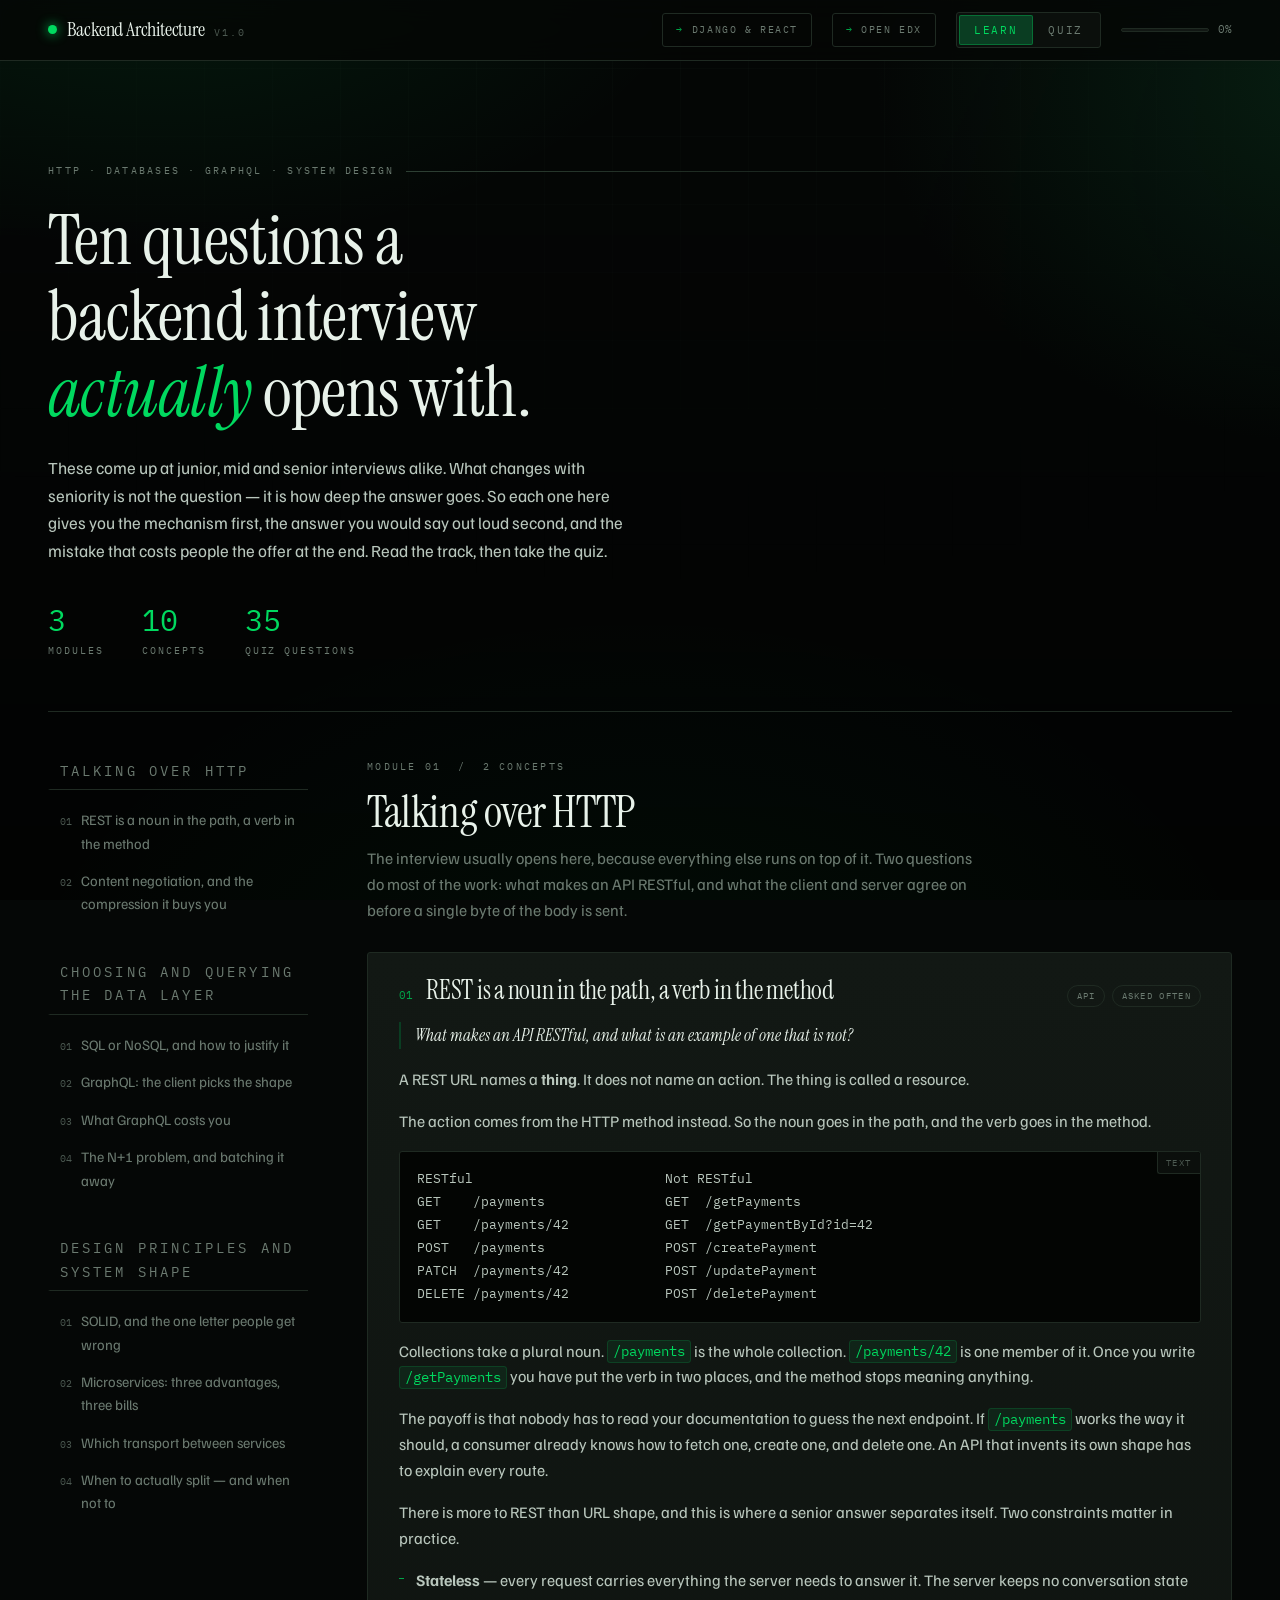
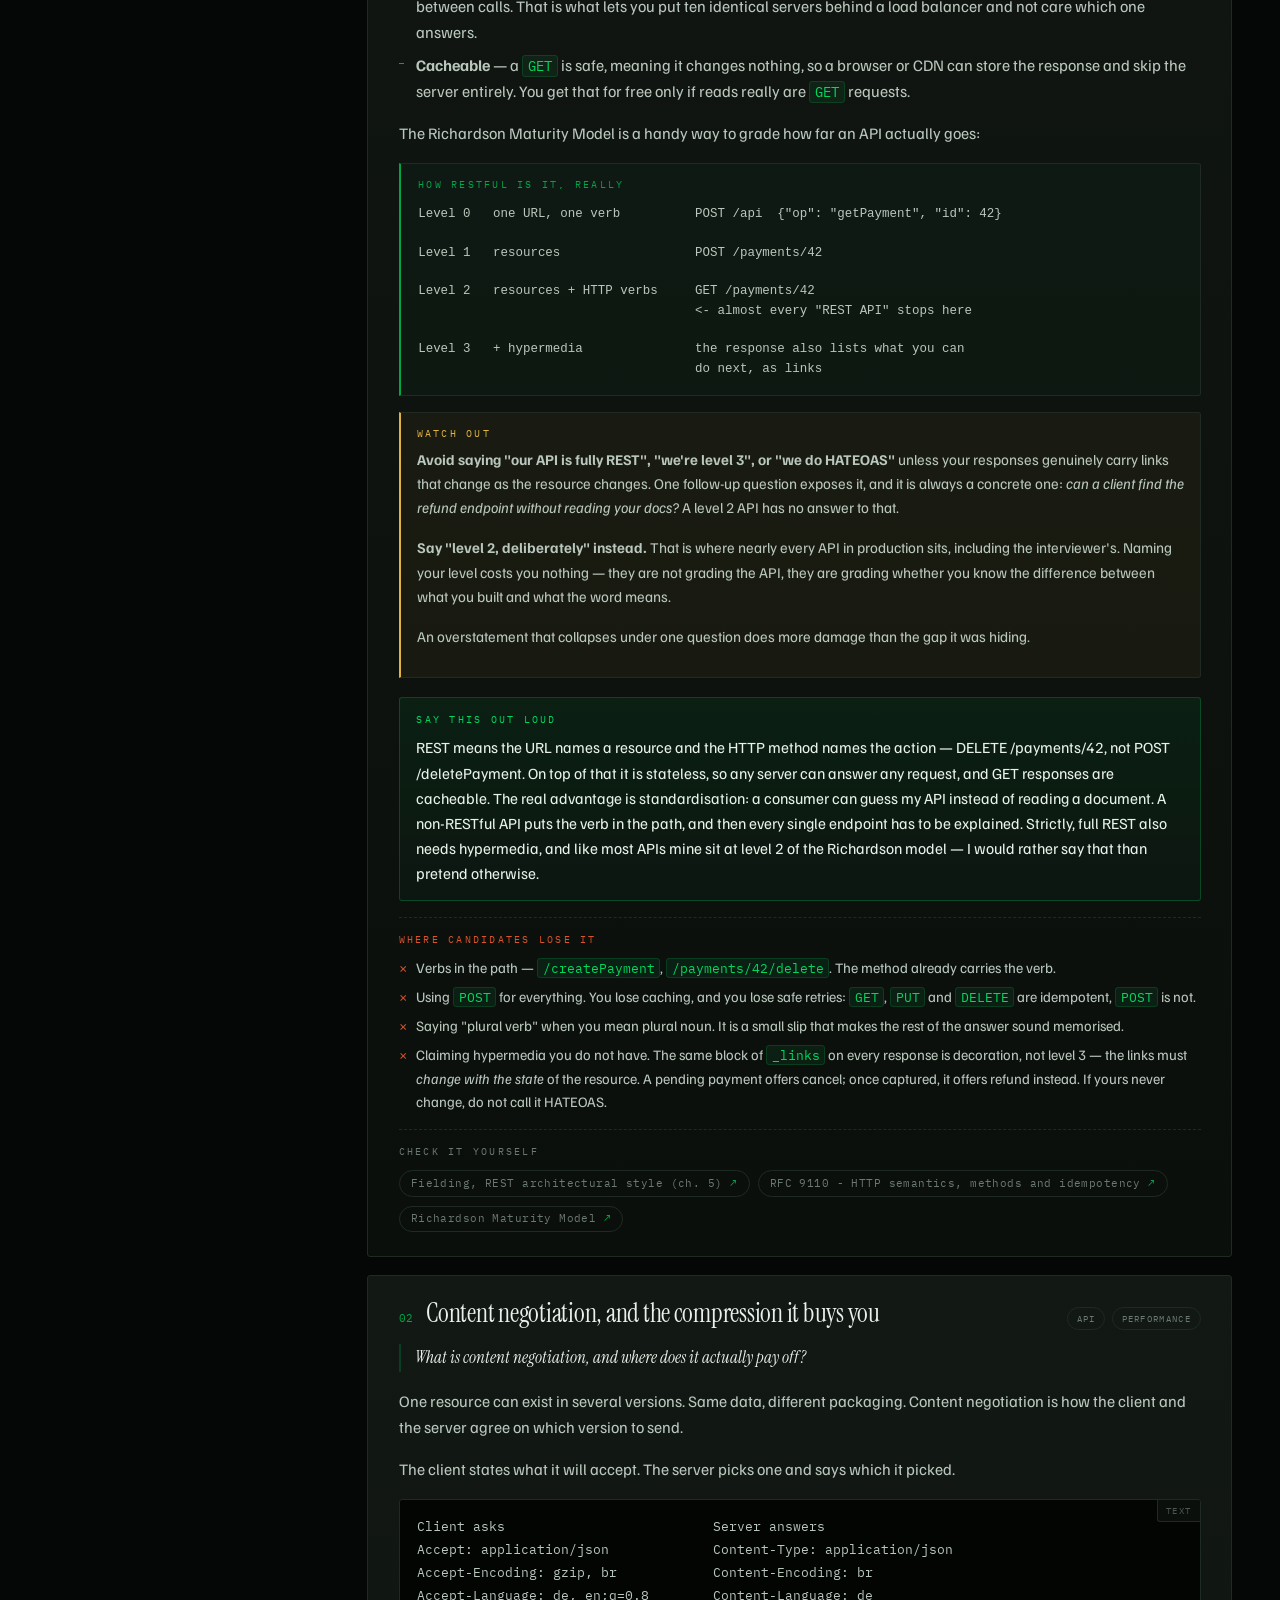
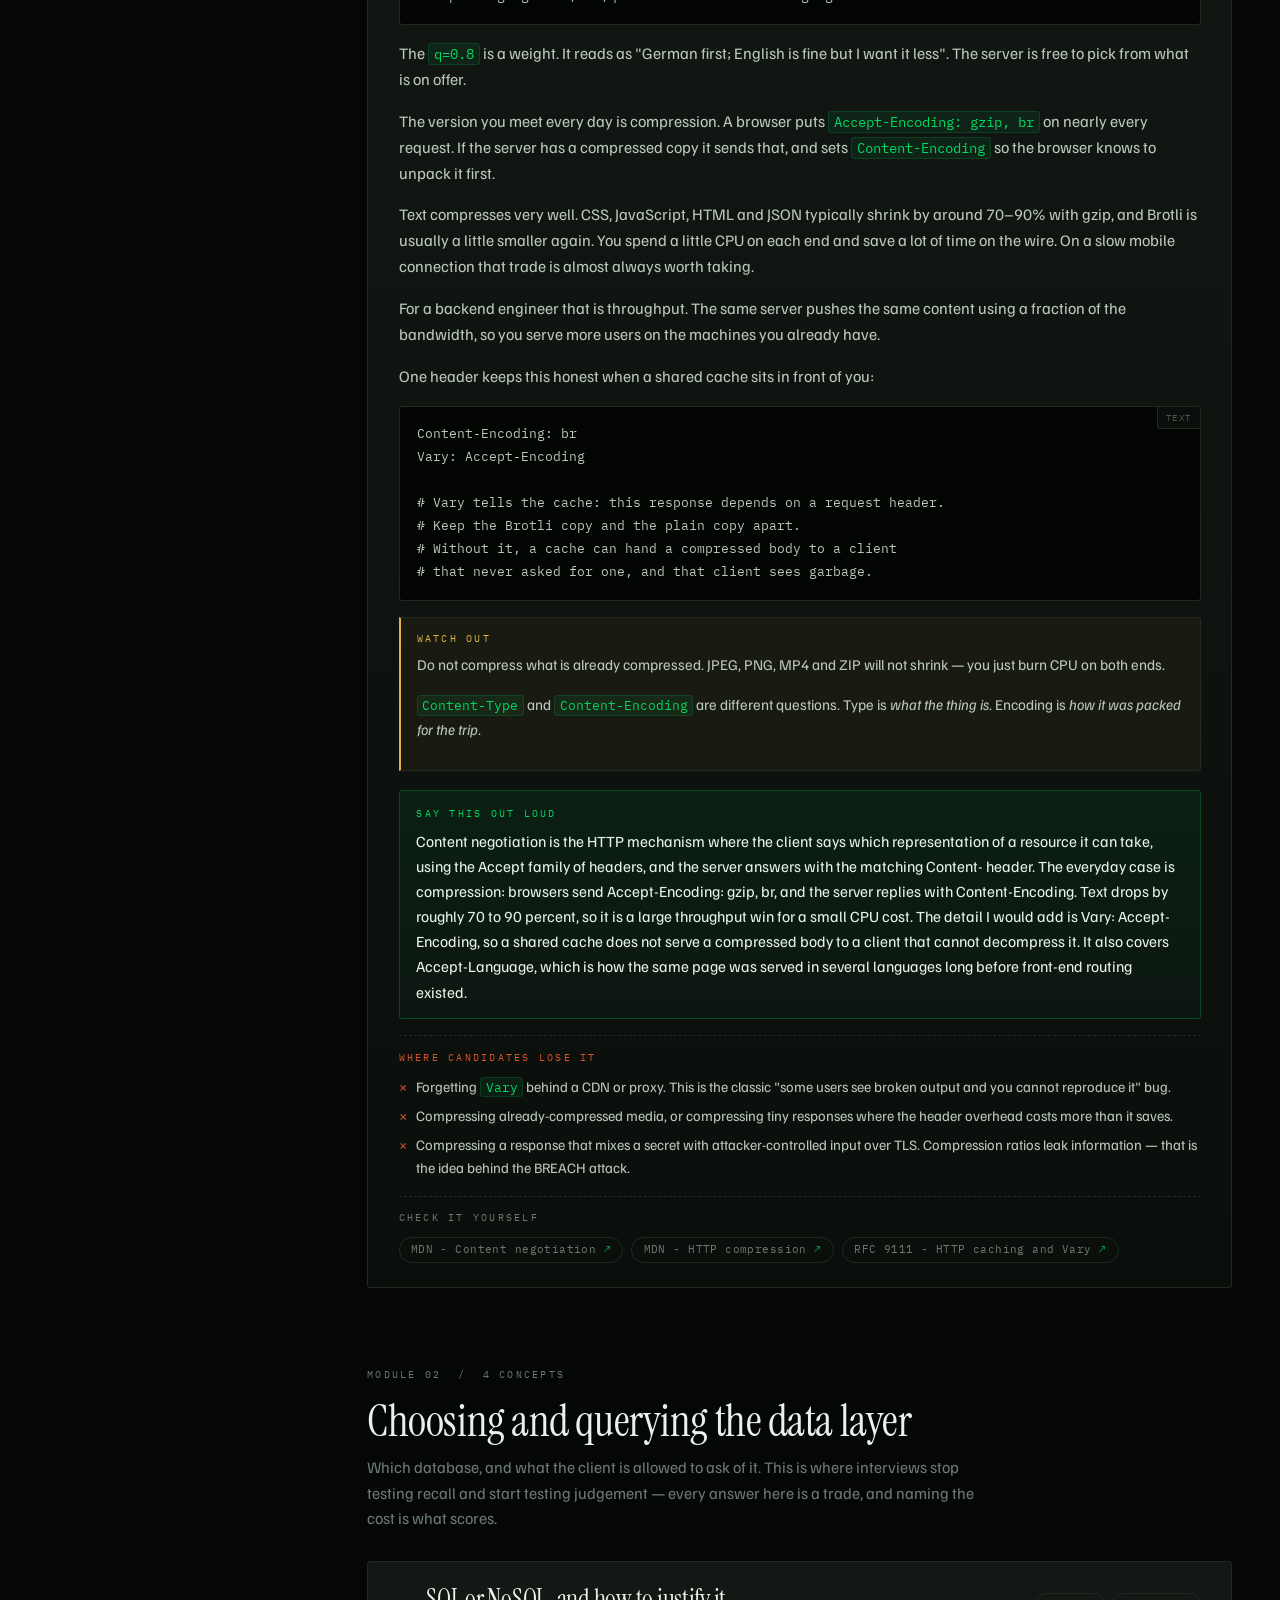
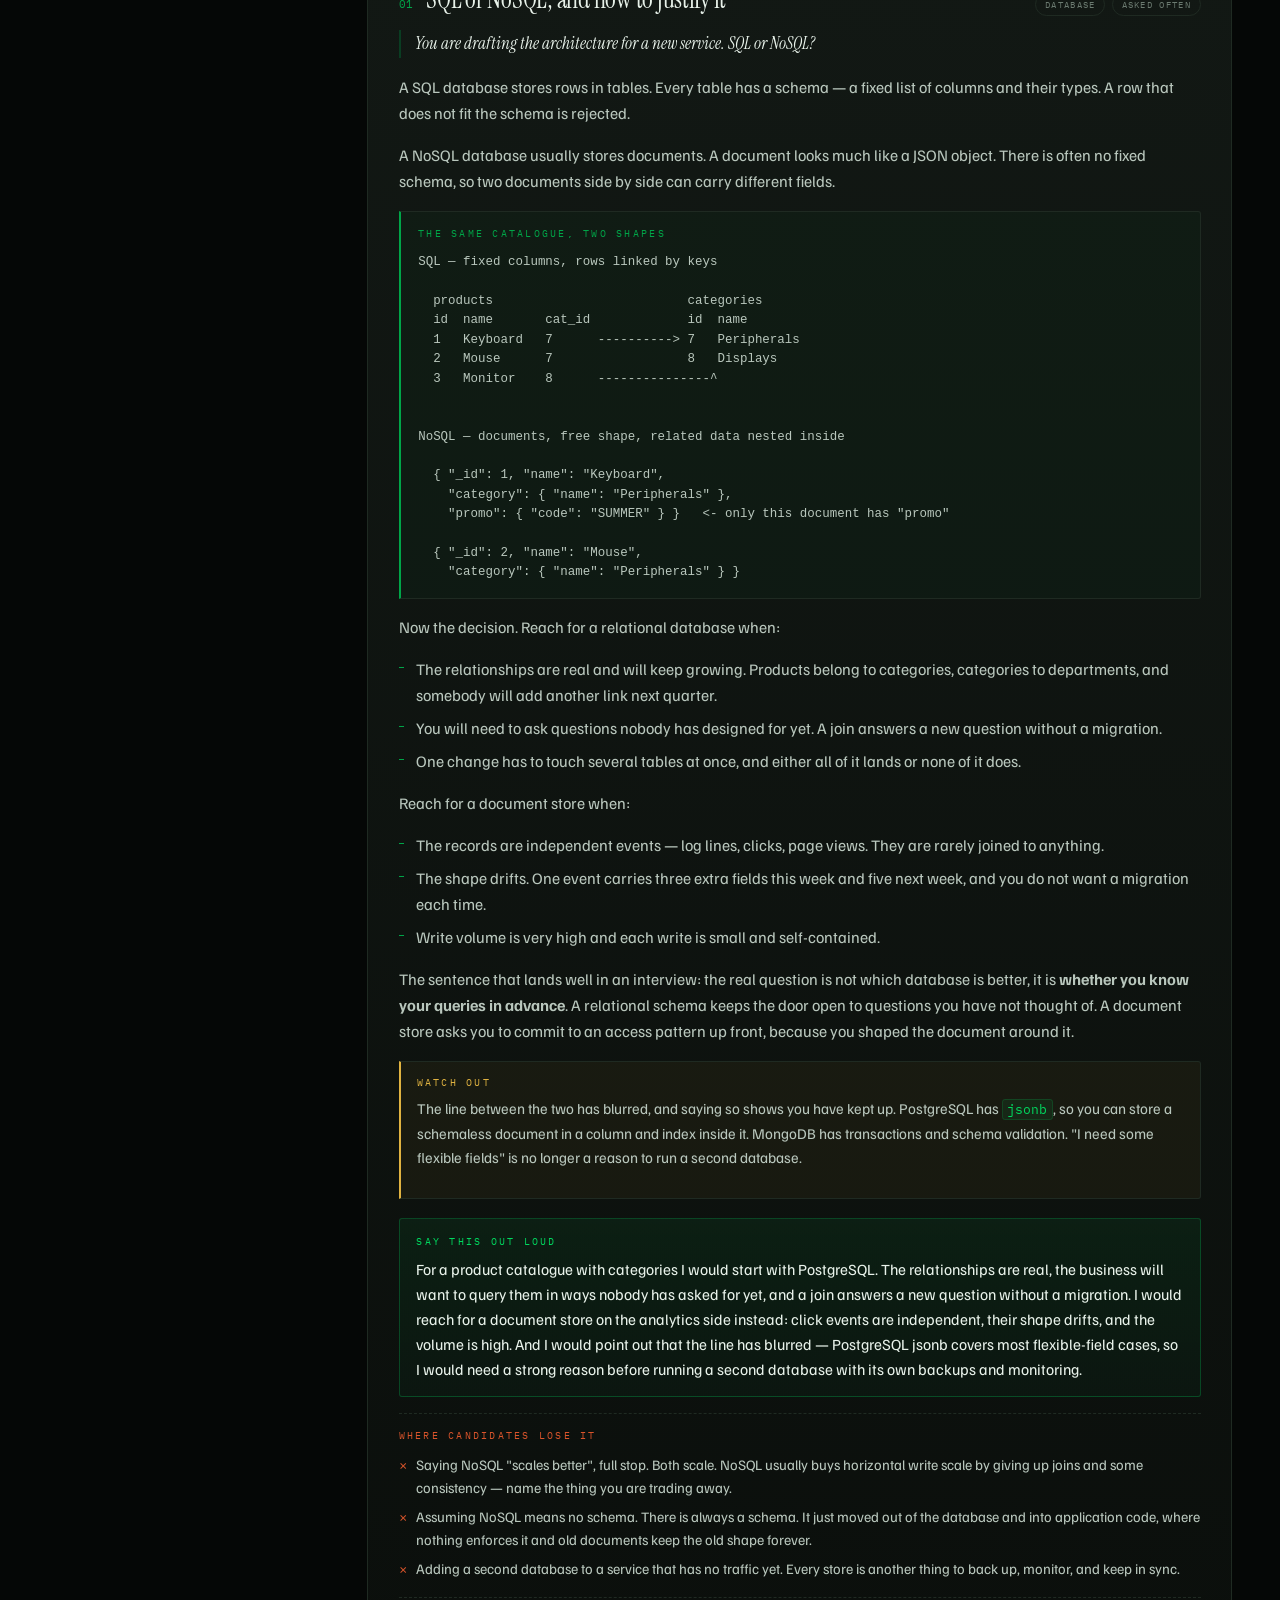
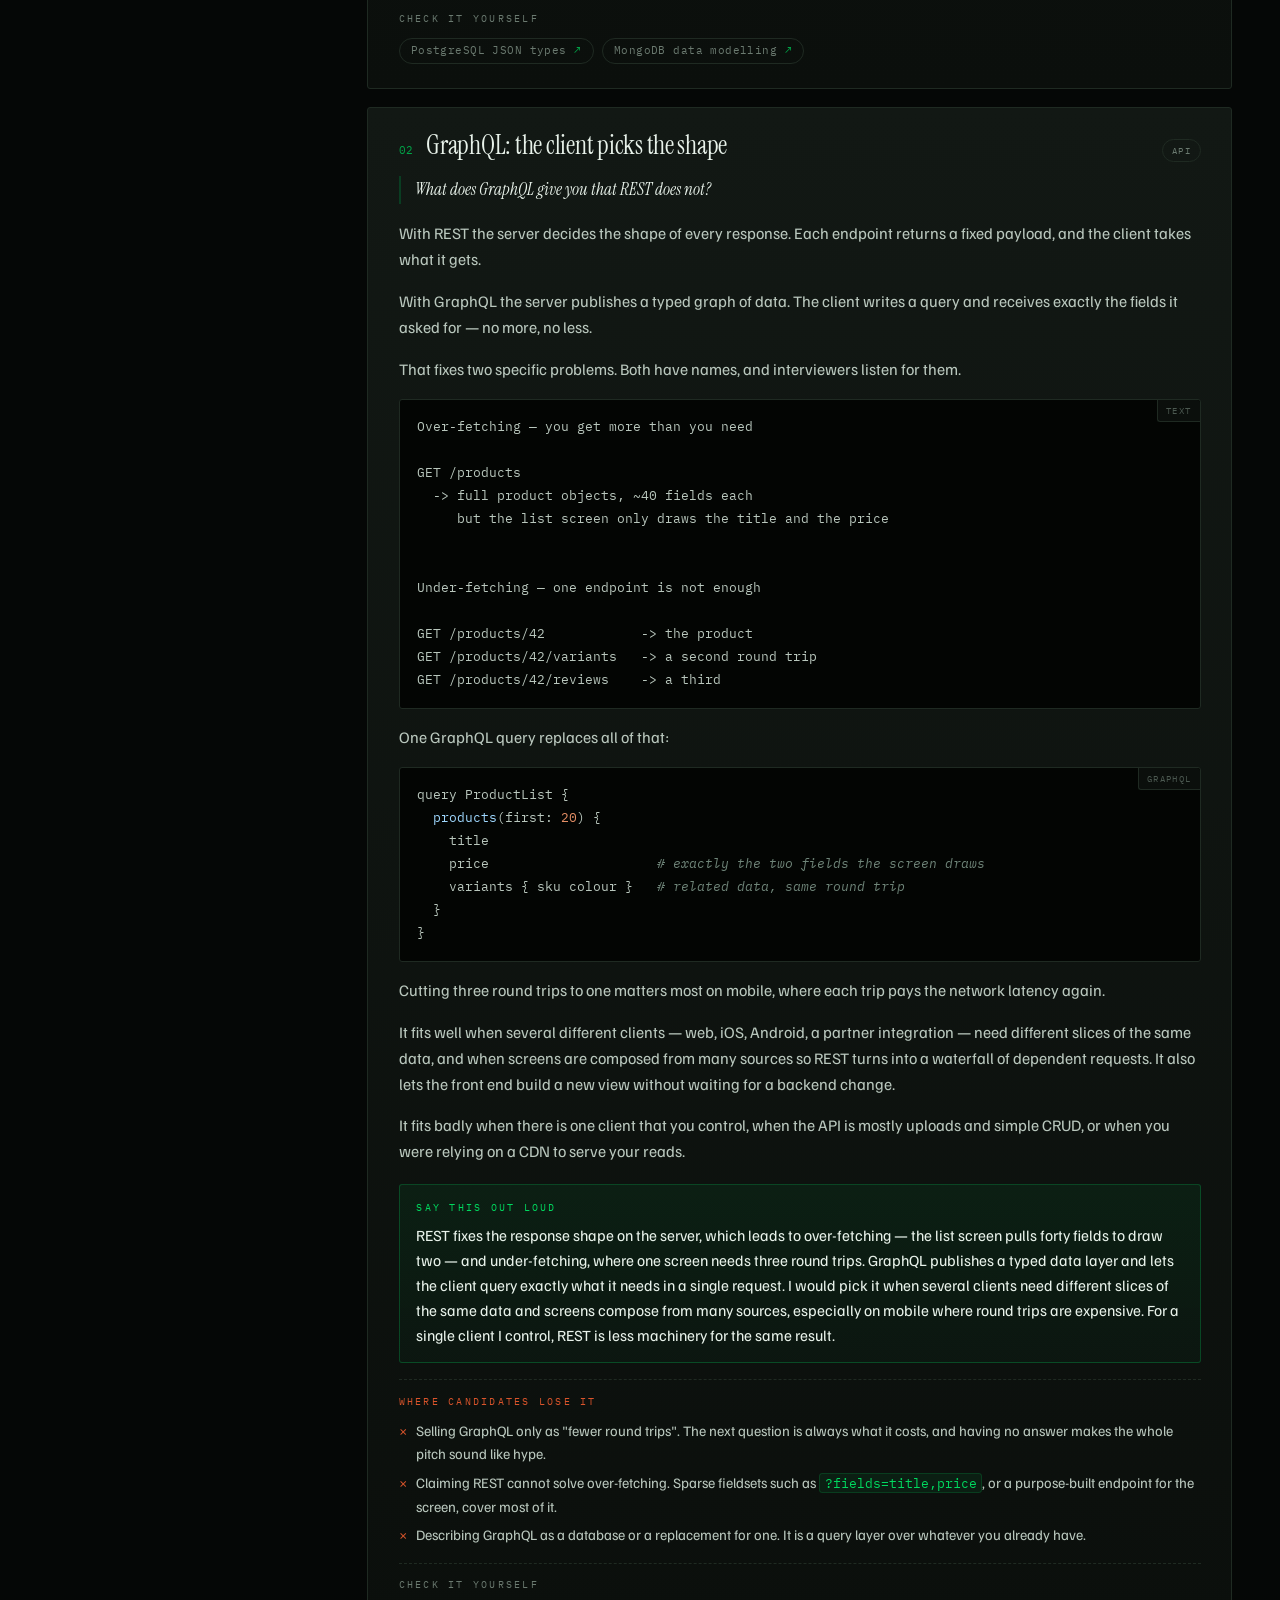
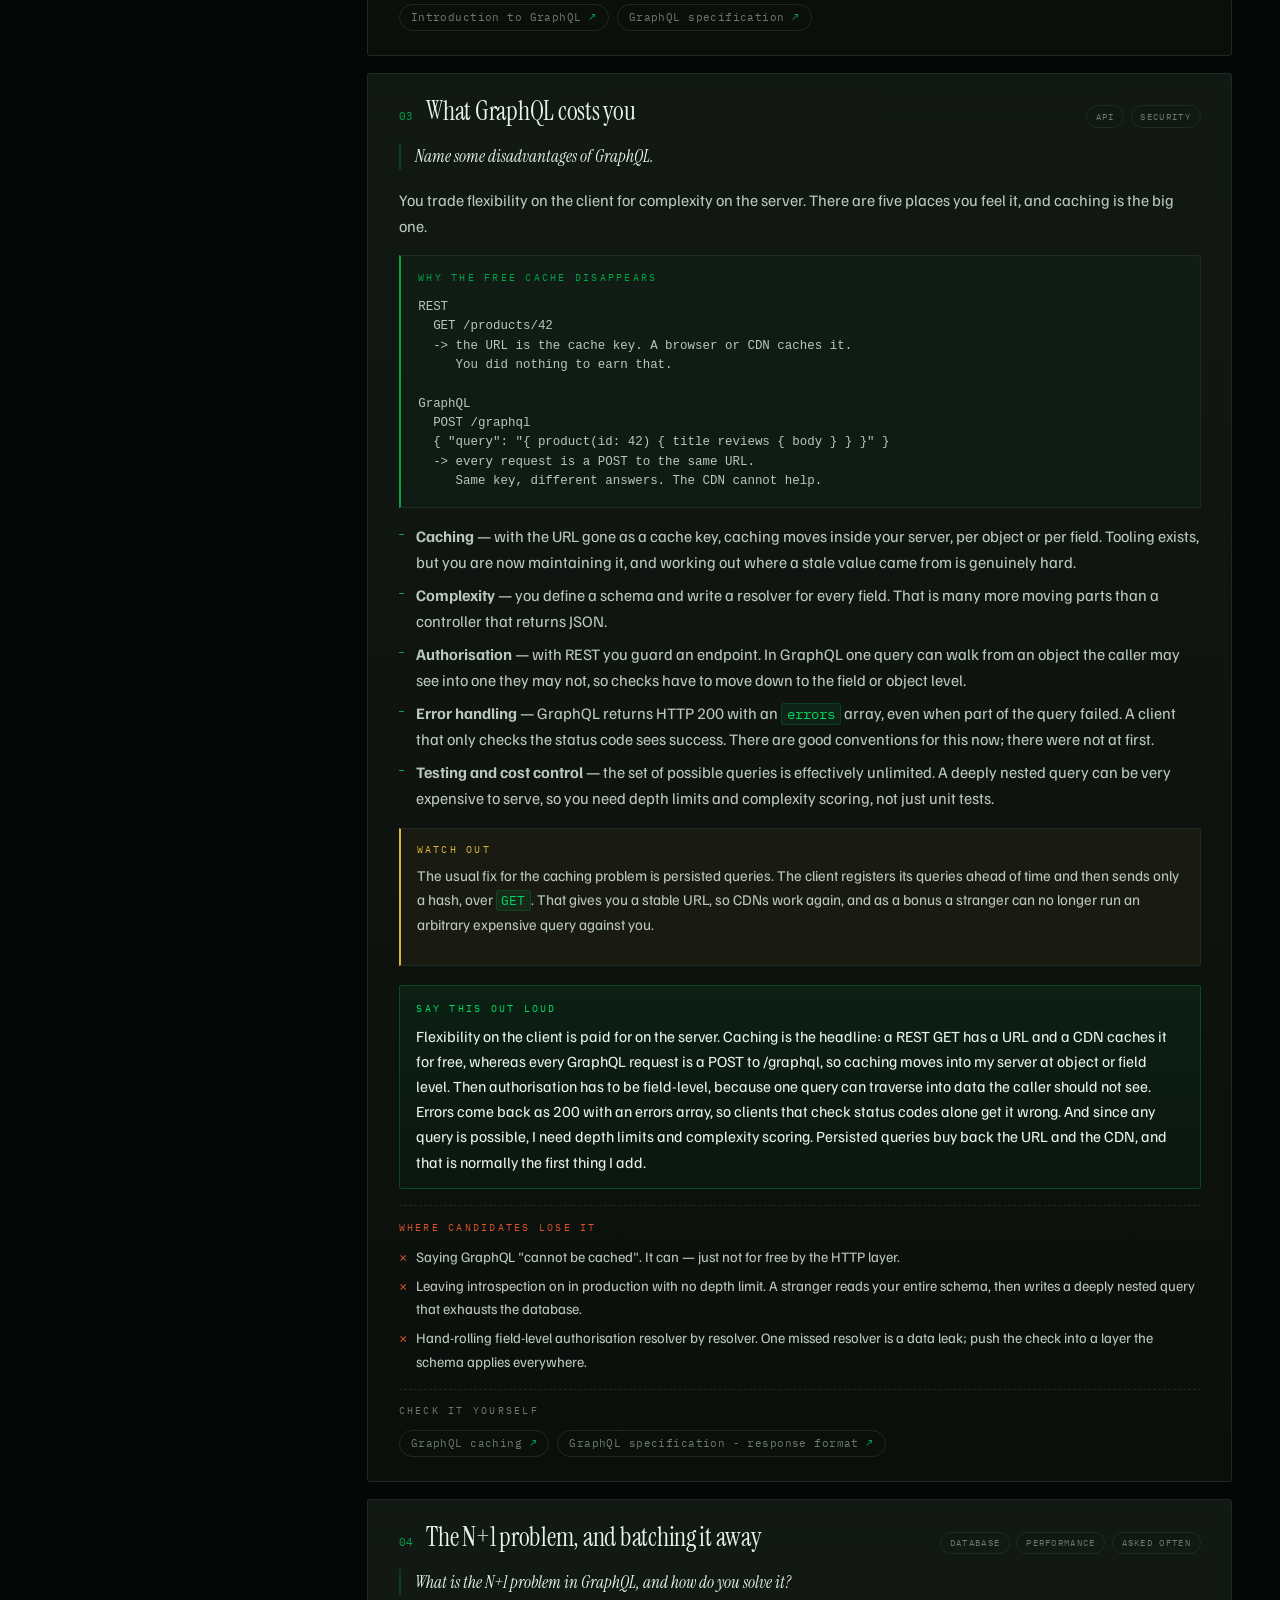
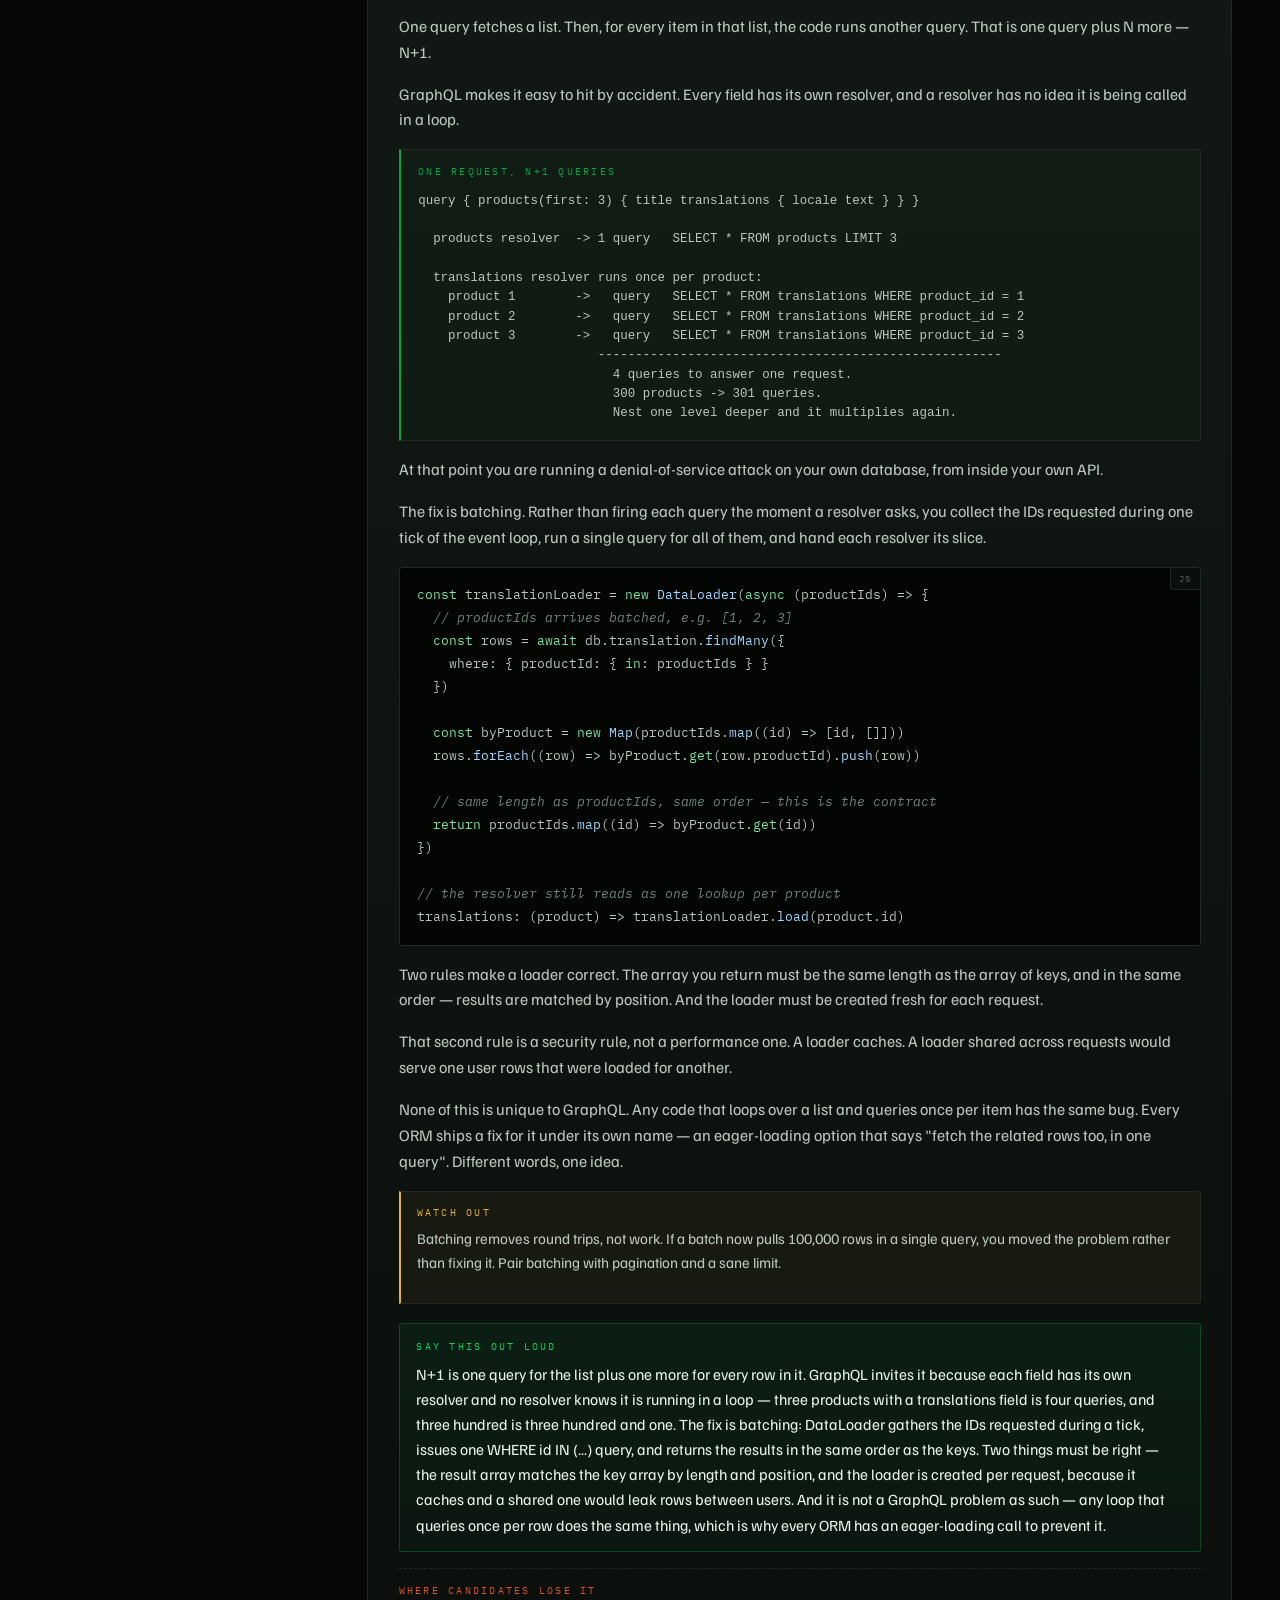
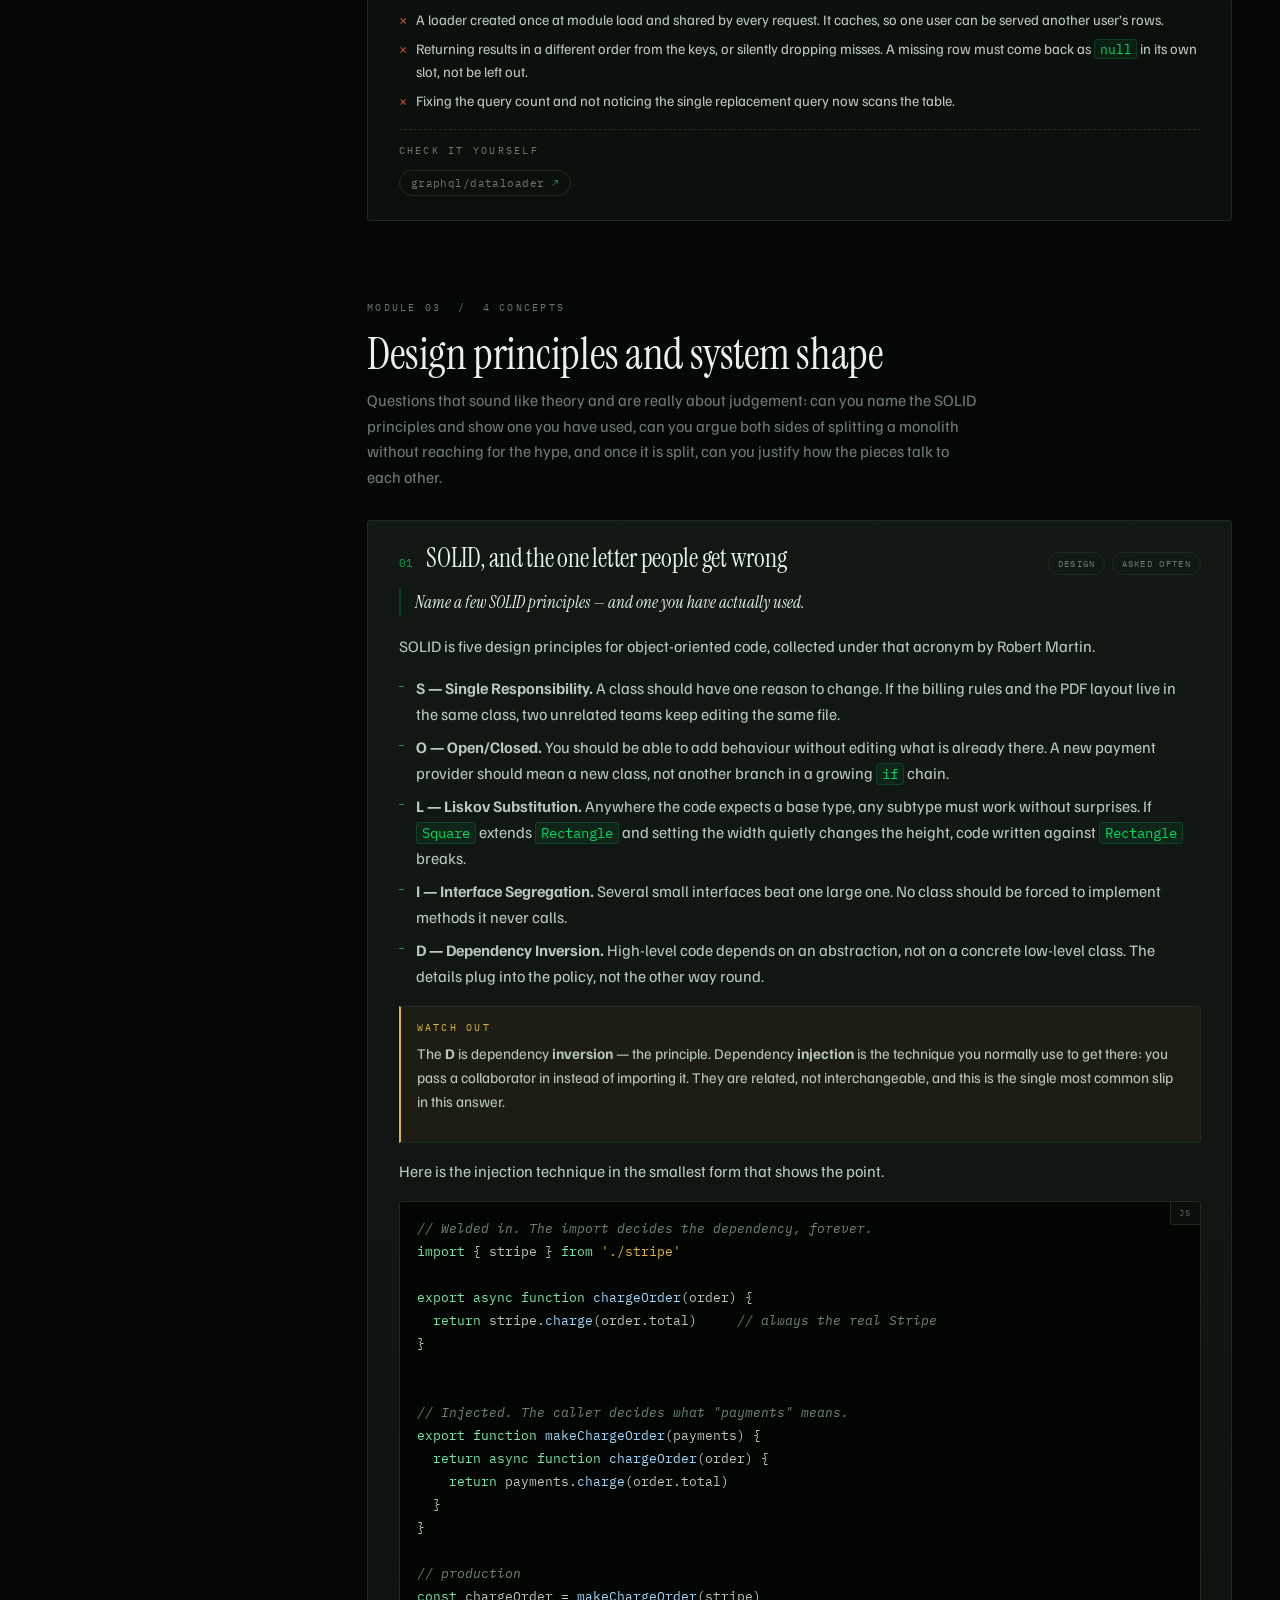
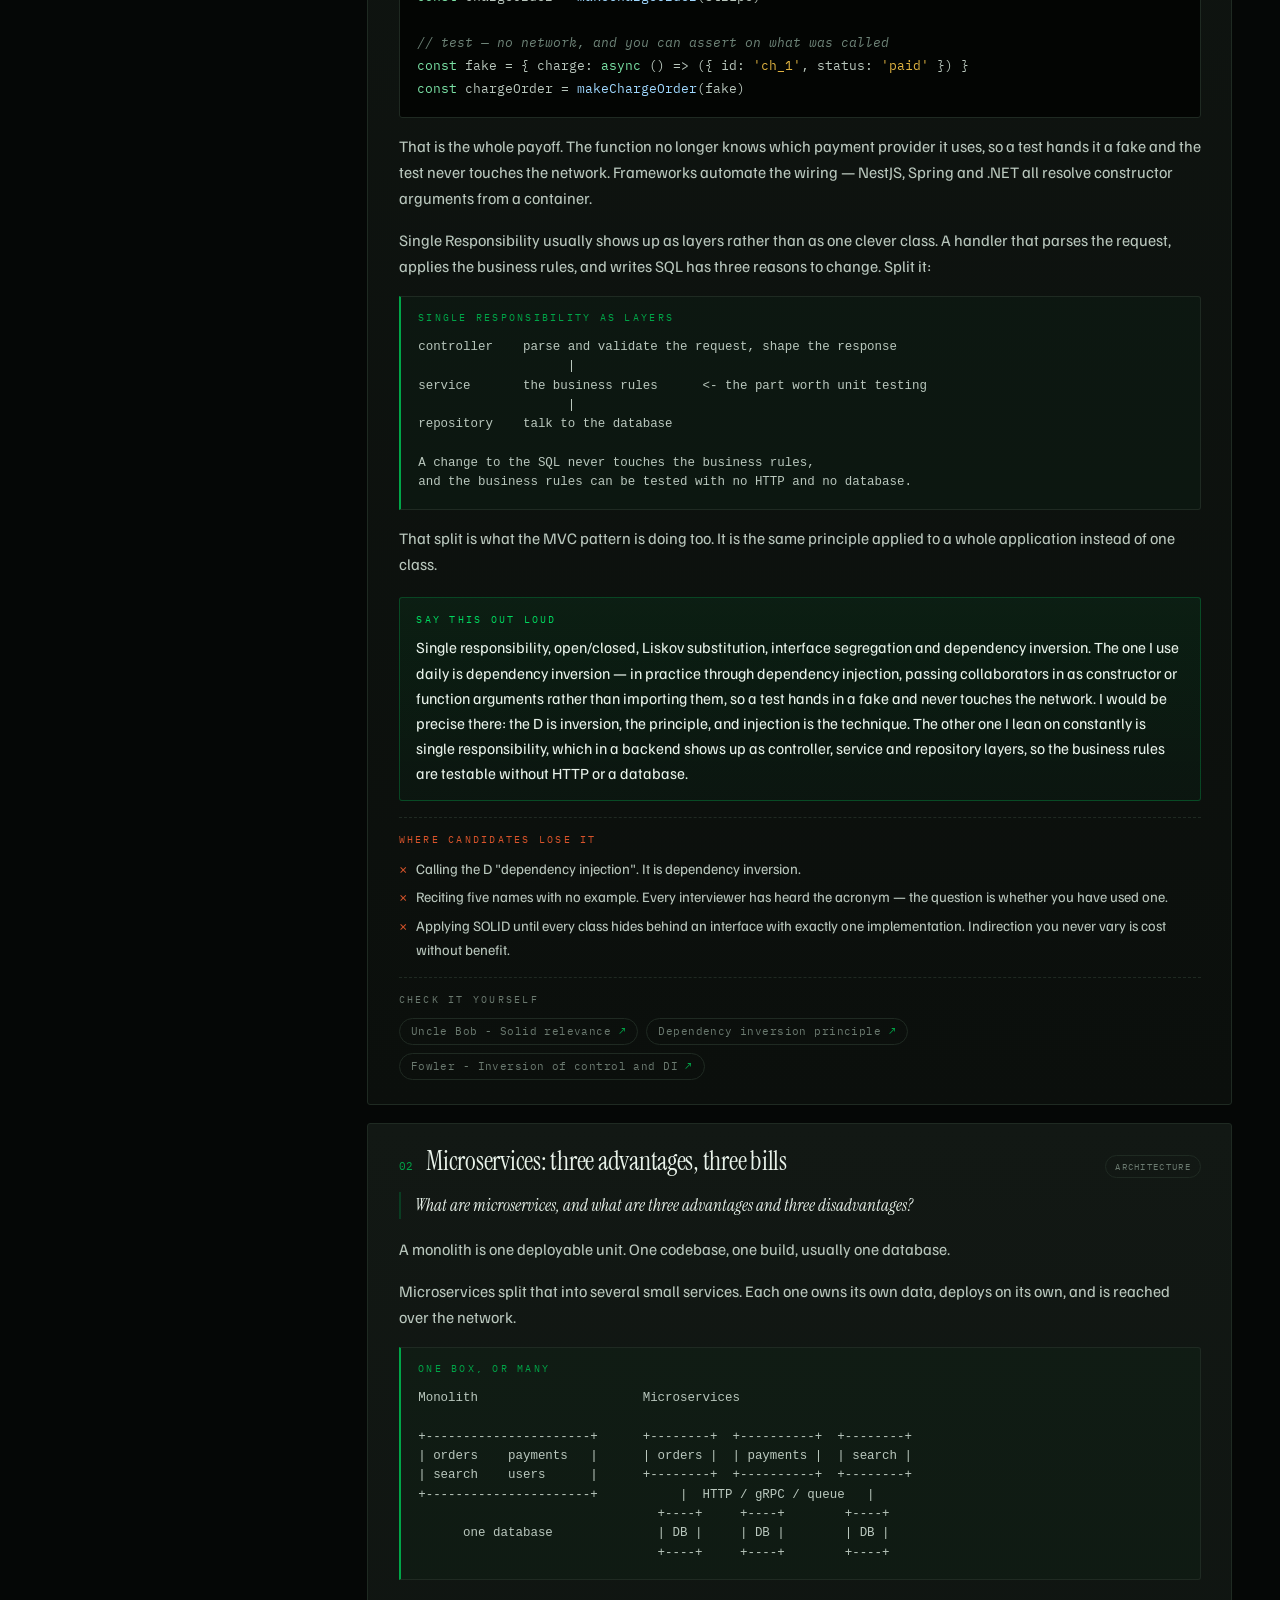
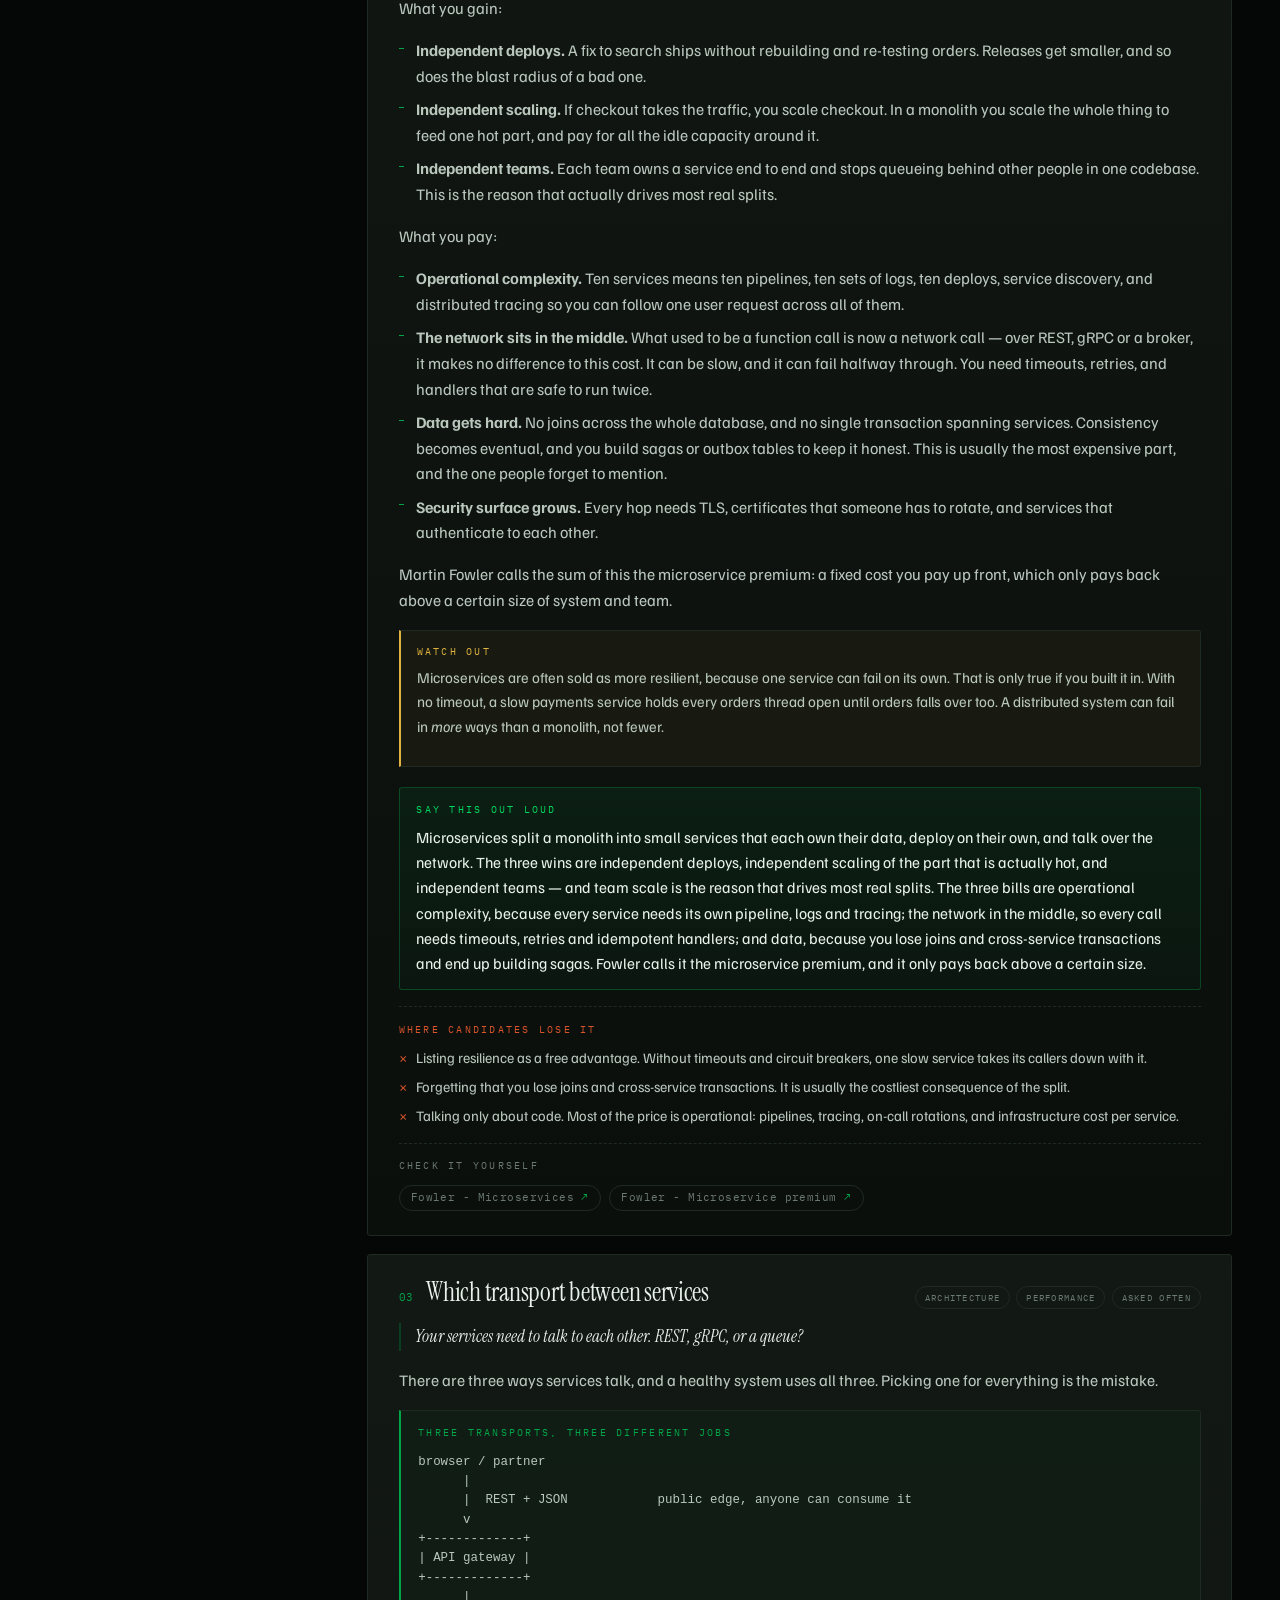
==== commit 13ec8a4d: "feat: add an Open edX track on extending a Django platform Twelve concepts and 56 questions built ar" ====
--- a/backend-architecture.html
+++ b/backend-architecture.html
@@ -24,6 +24,9 @@
       <span class="brand__name">Backend Architecture</span>
       <span class="brand__meta">v1.0</span>
     </a>
+
+    <a class="crosslink" href="index.html">Django &amp; React</a>
+    <a class="crosslink" href="openedx.html">Open edX</a>
 
     <!-- filled from PREP.tracks -->
     <div class="seg" id="track-switch" role="tablist" aria-label="Track"></div>
--- a/assets/app.css
+++ b/assets/app.css
@@ -67,7 +67,7 @@
   color: var(--ash-2);
 }
 
-/* link between the two prep sites, sitting in the masthead */
+/* links between the prep pages, sitting in the masthead */
 .crosslink {
   font-family: var(--mono);
   font-size: 0.62rem;
@@ -467,6 +467,25 @@
 
 .note .lbl { color: var(--amber); display: block; margin-bottom: 0.3rem; }
 
+/* the transfer — set in serif so it reads as an aside, not another callout */
+.bridge {
+  margin: 1.2rem 0 1rem;
+  padding: 0.1rem 0 0.1rem 1.05rem;
+  border-left: 2px solid var(--edge-lit);
+}
+
+.bridge .lbl { display: block; margin-bottom: 0.5rem; color: var(--signal-d); }
+
+.bridge p {
+  margin: 0 0 0.55rem;
+  font-family: var(--serif);
+  font-size: 1.04rem;
+  line-height: 1.5;
+  color: var(--pale);
+}
+
+.bridge p:last-child { margin-bottom: 0; }
+
 /* the "say this" answer block */
 .say {
   margin-top: 1.2rem;
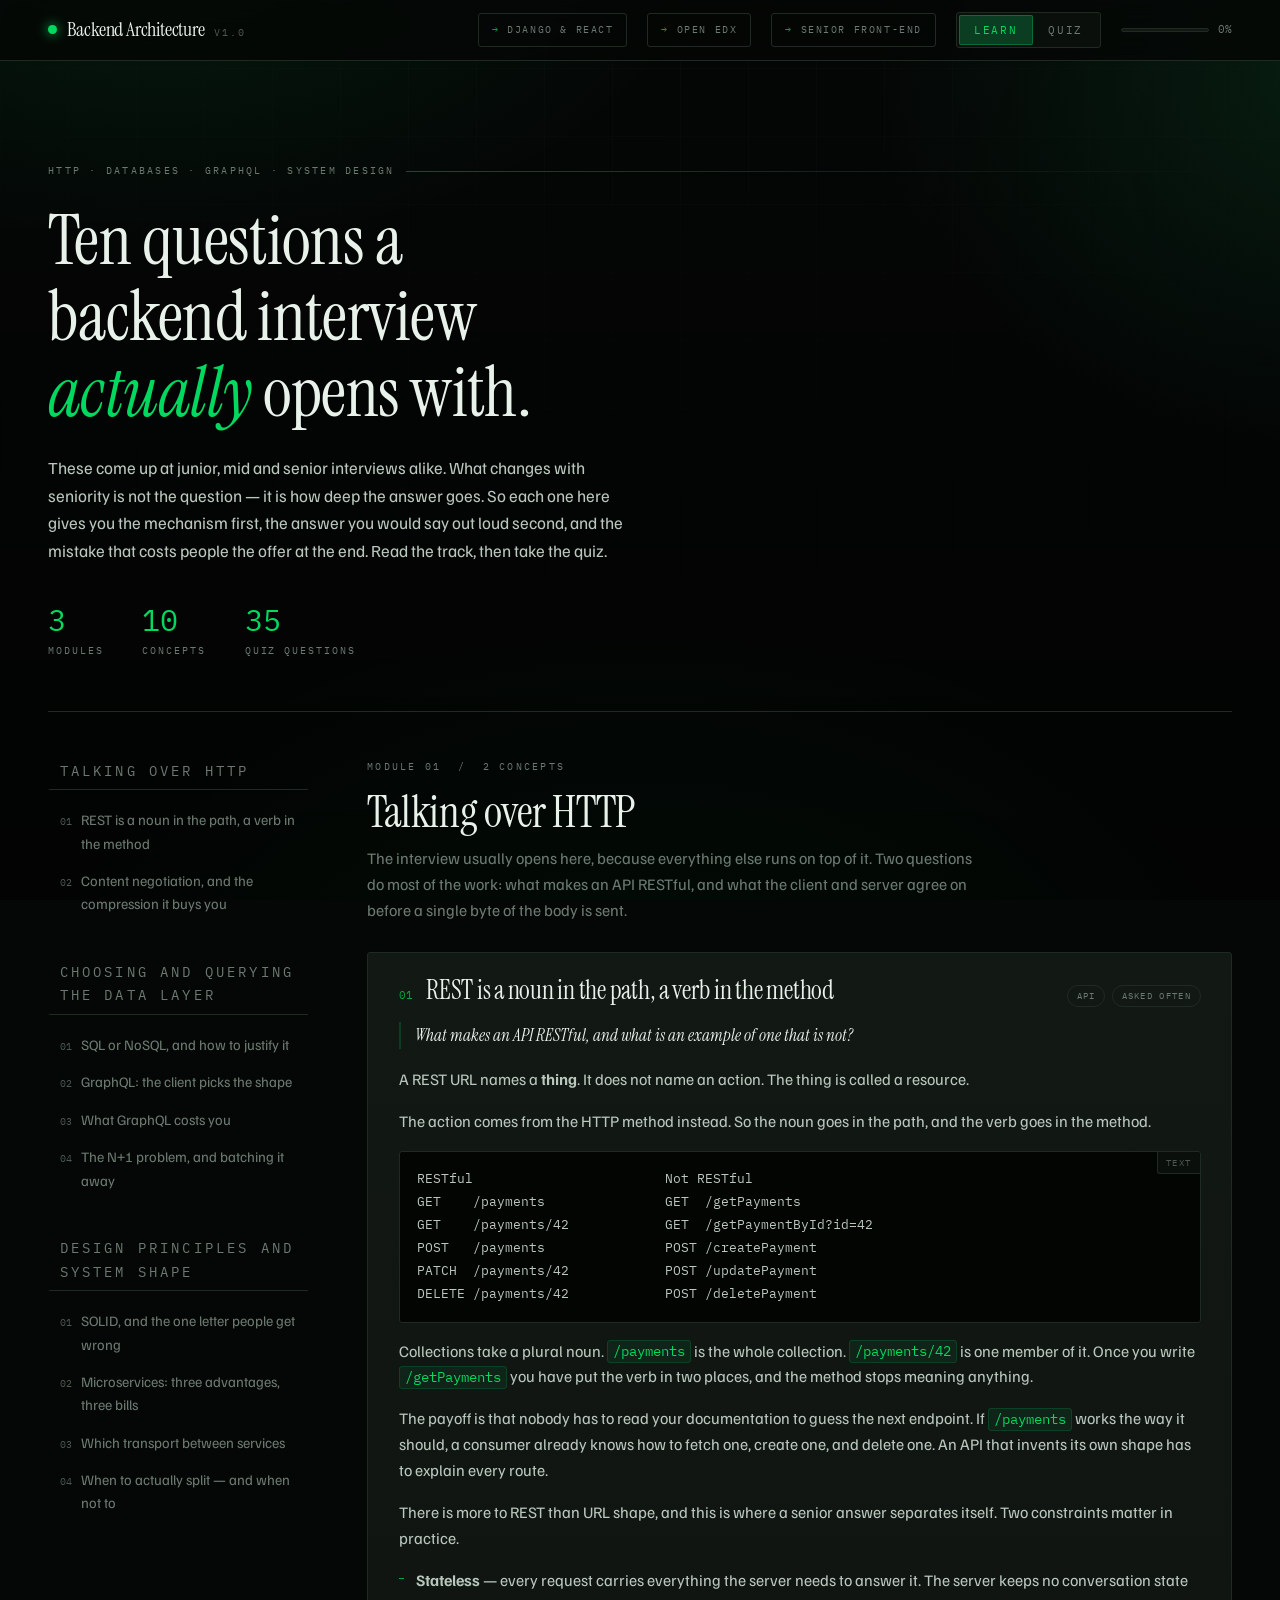
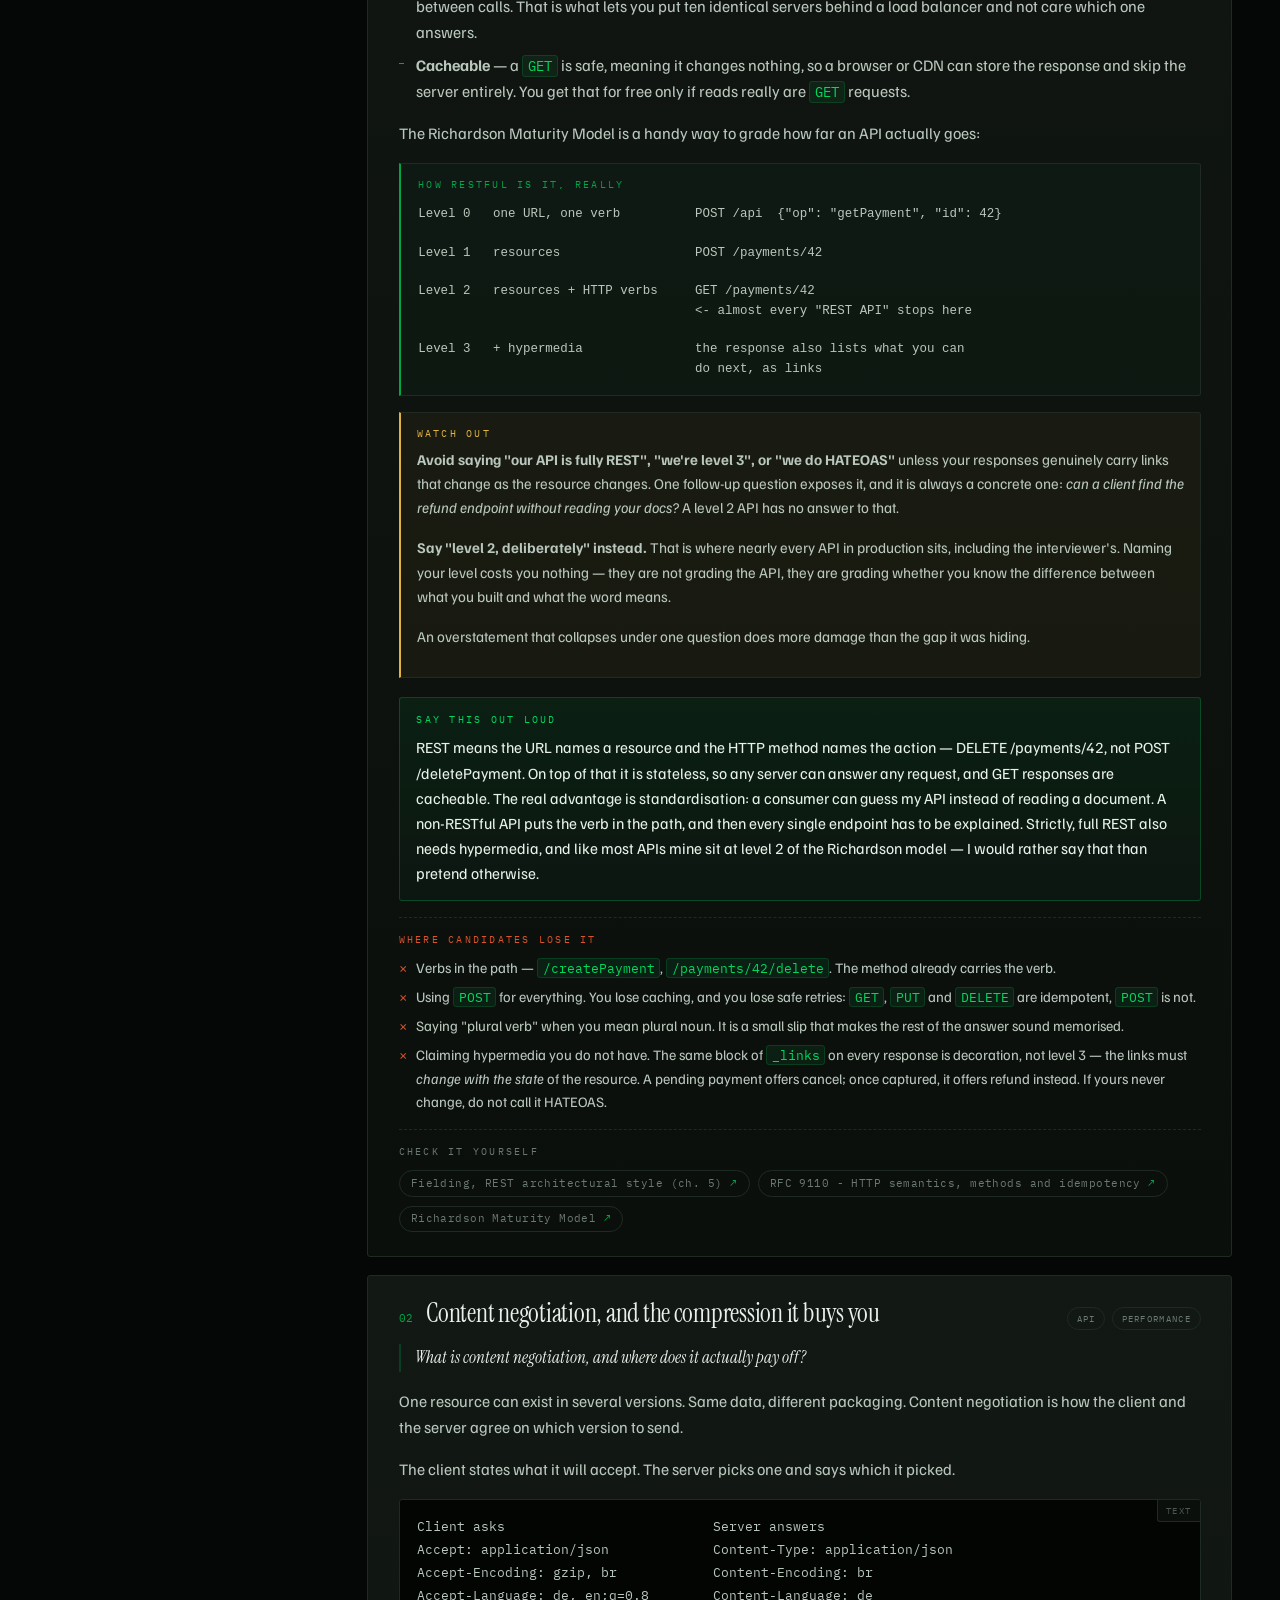
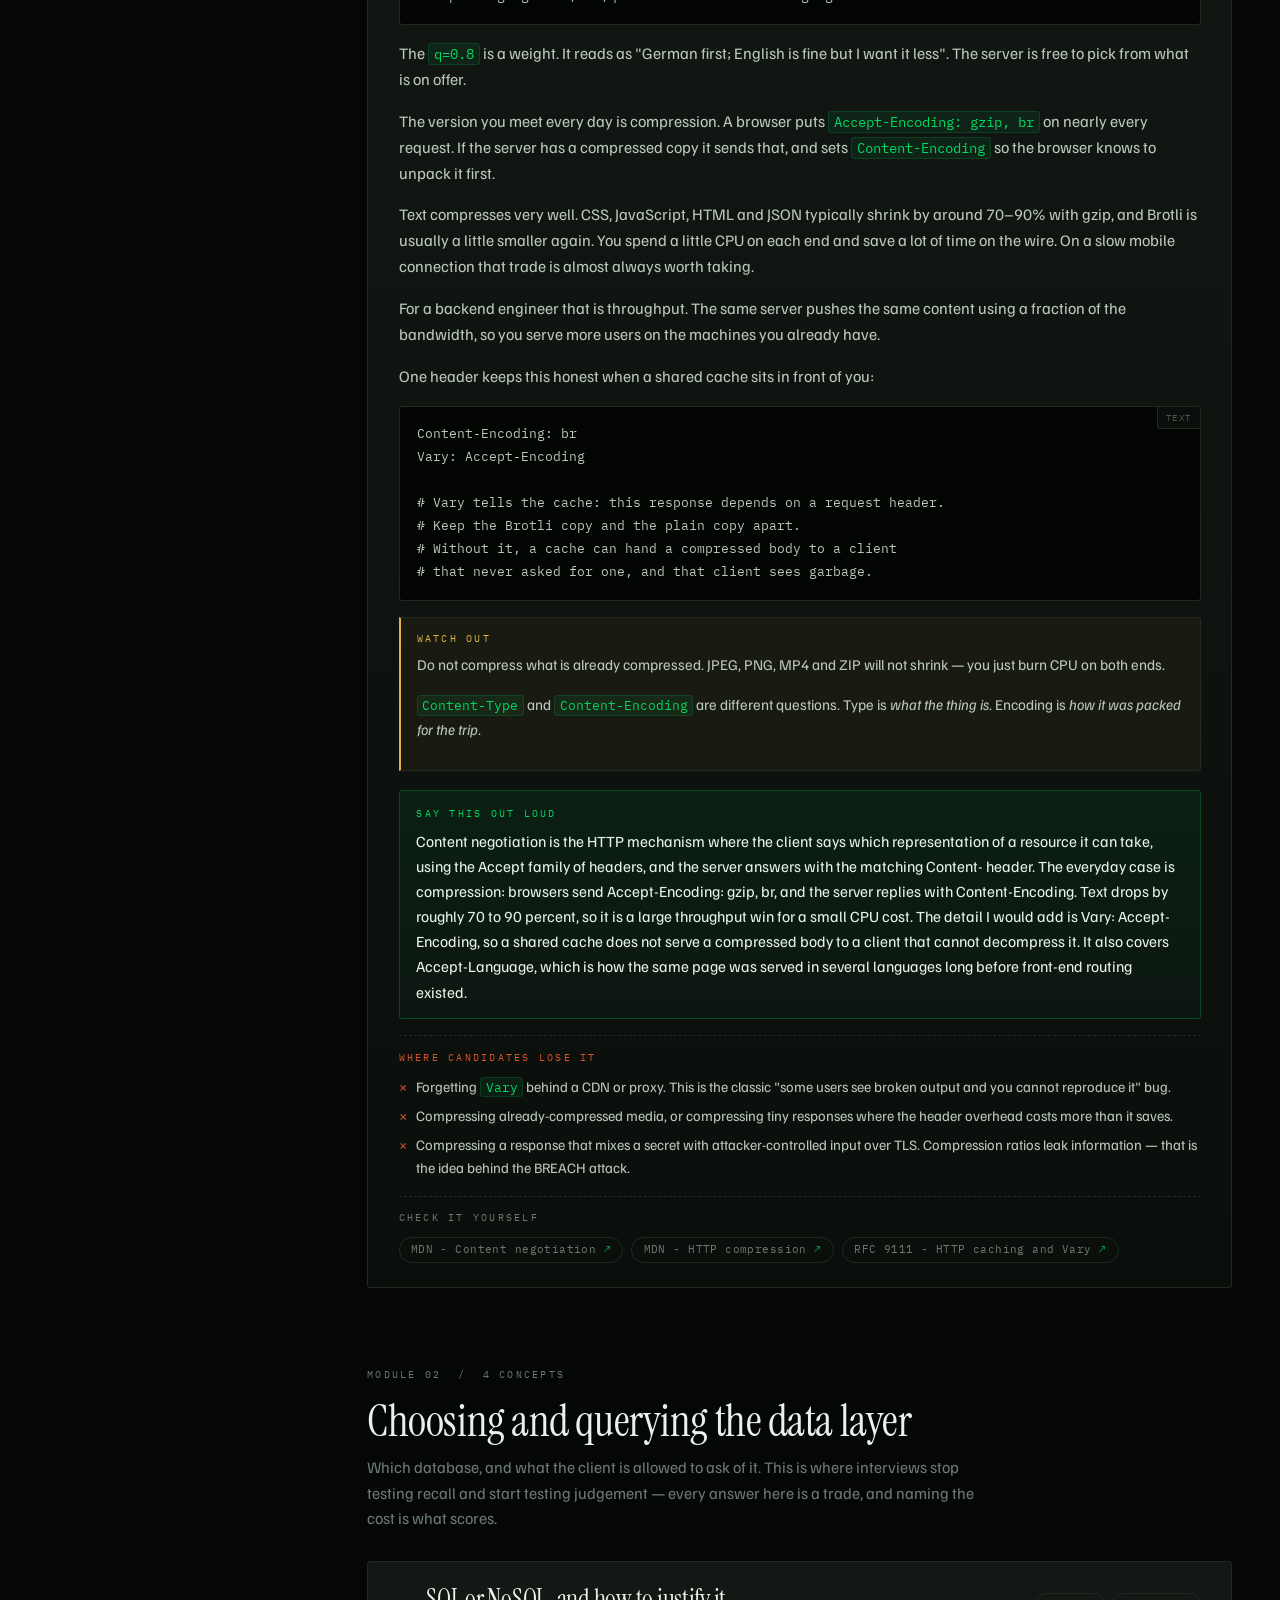
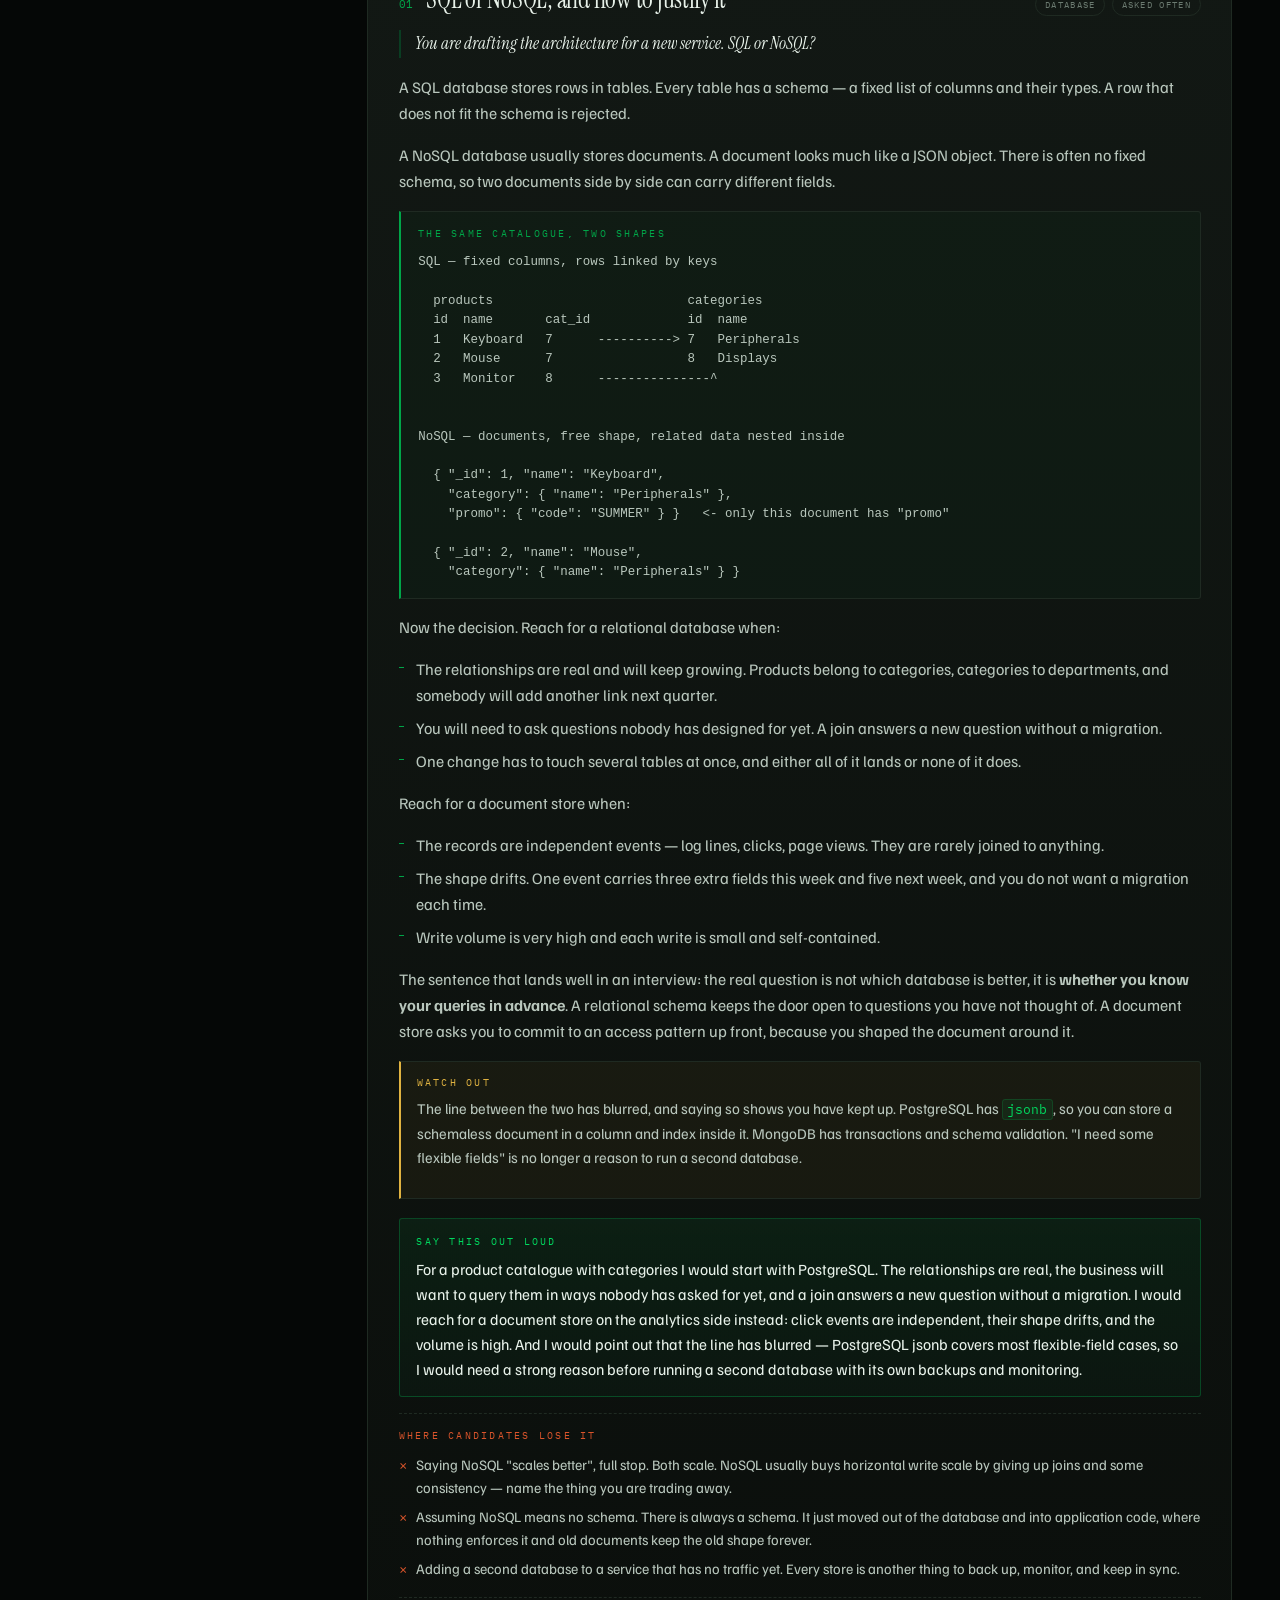
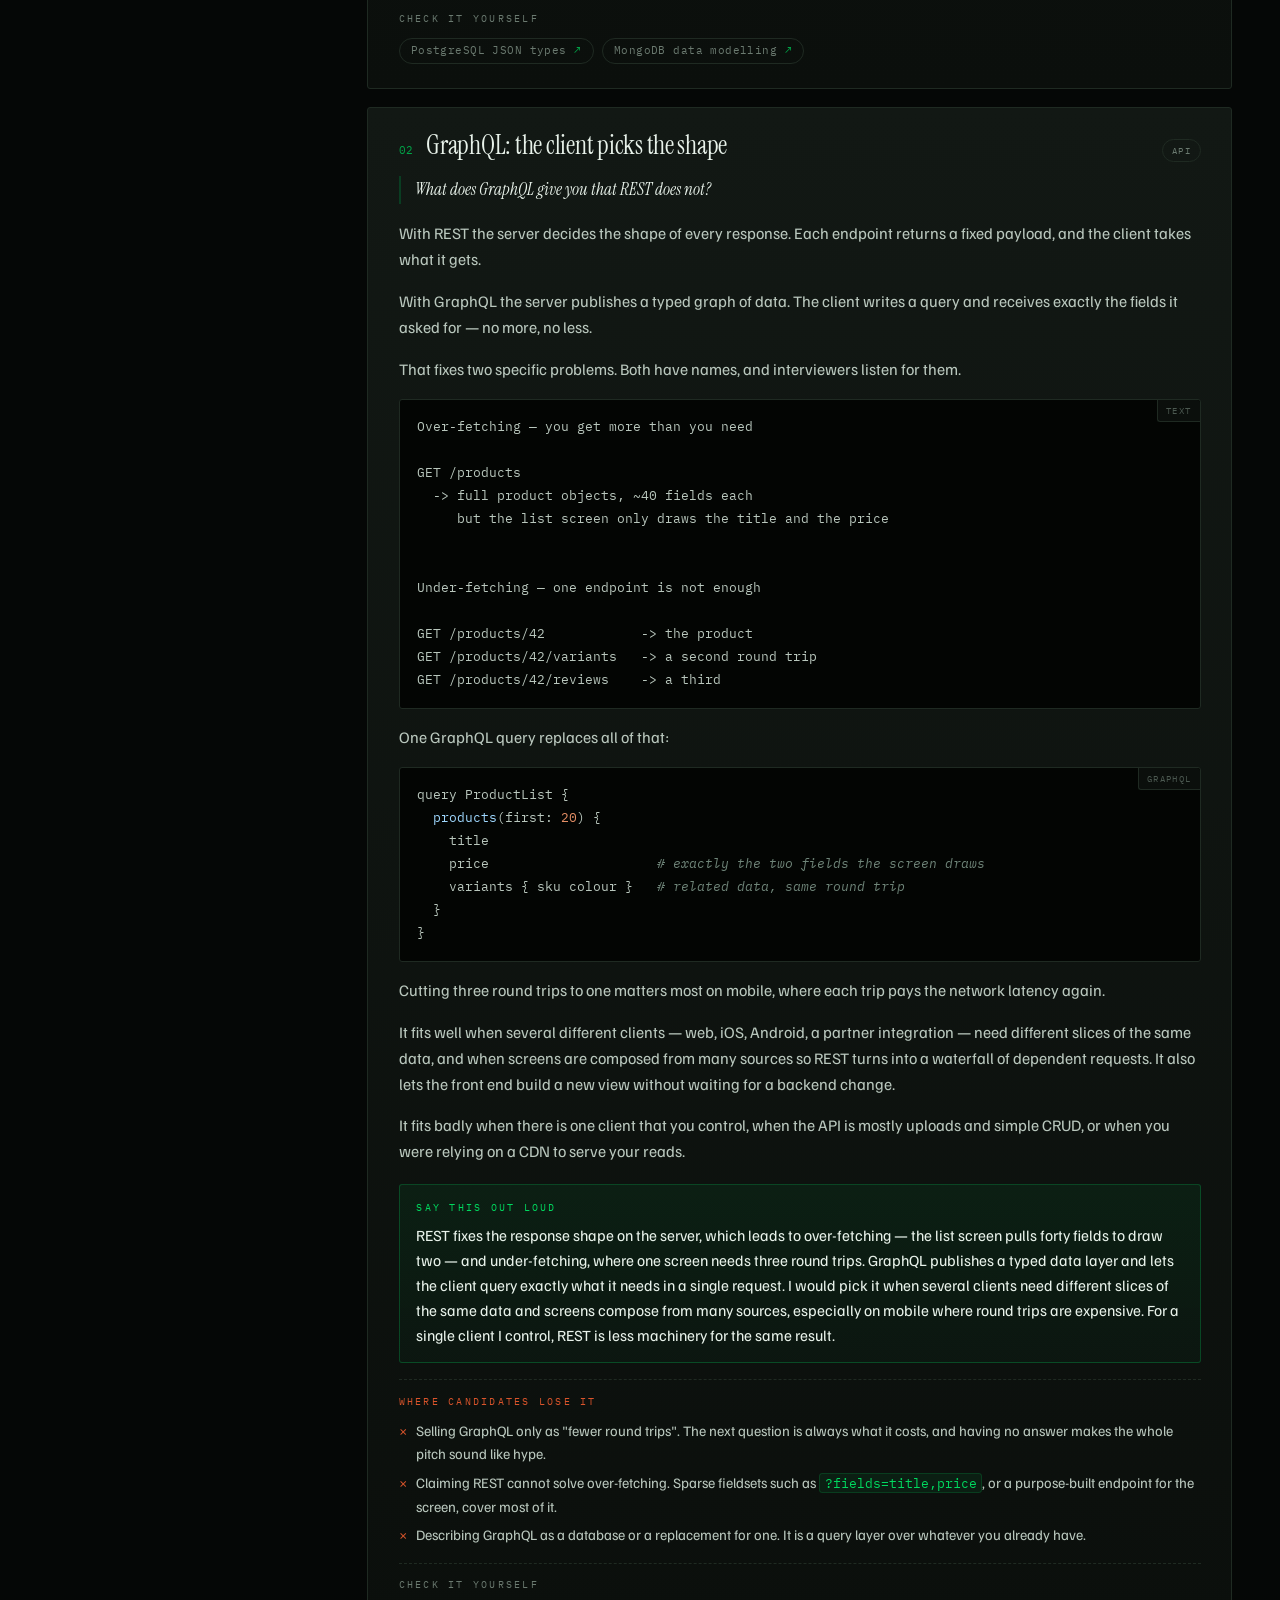
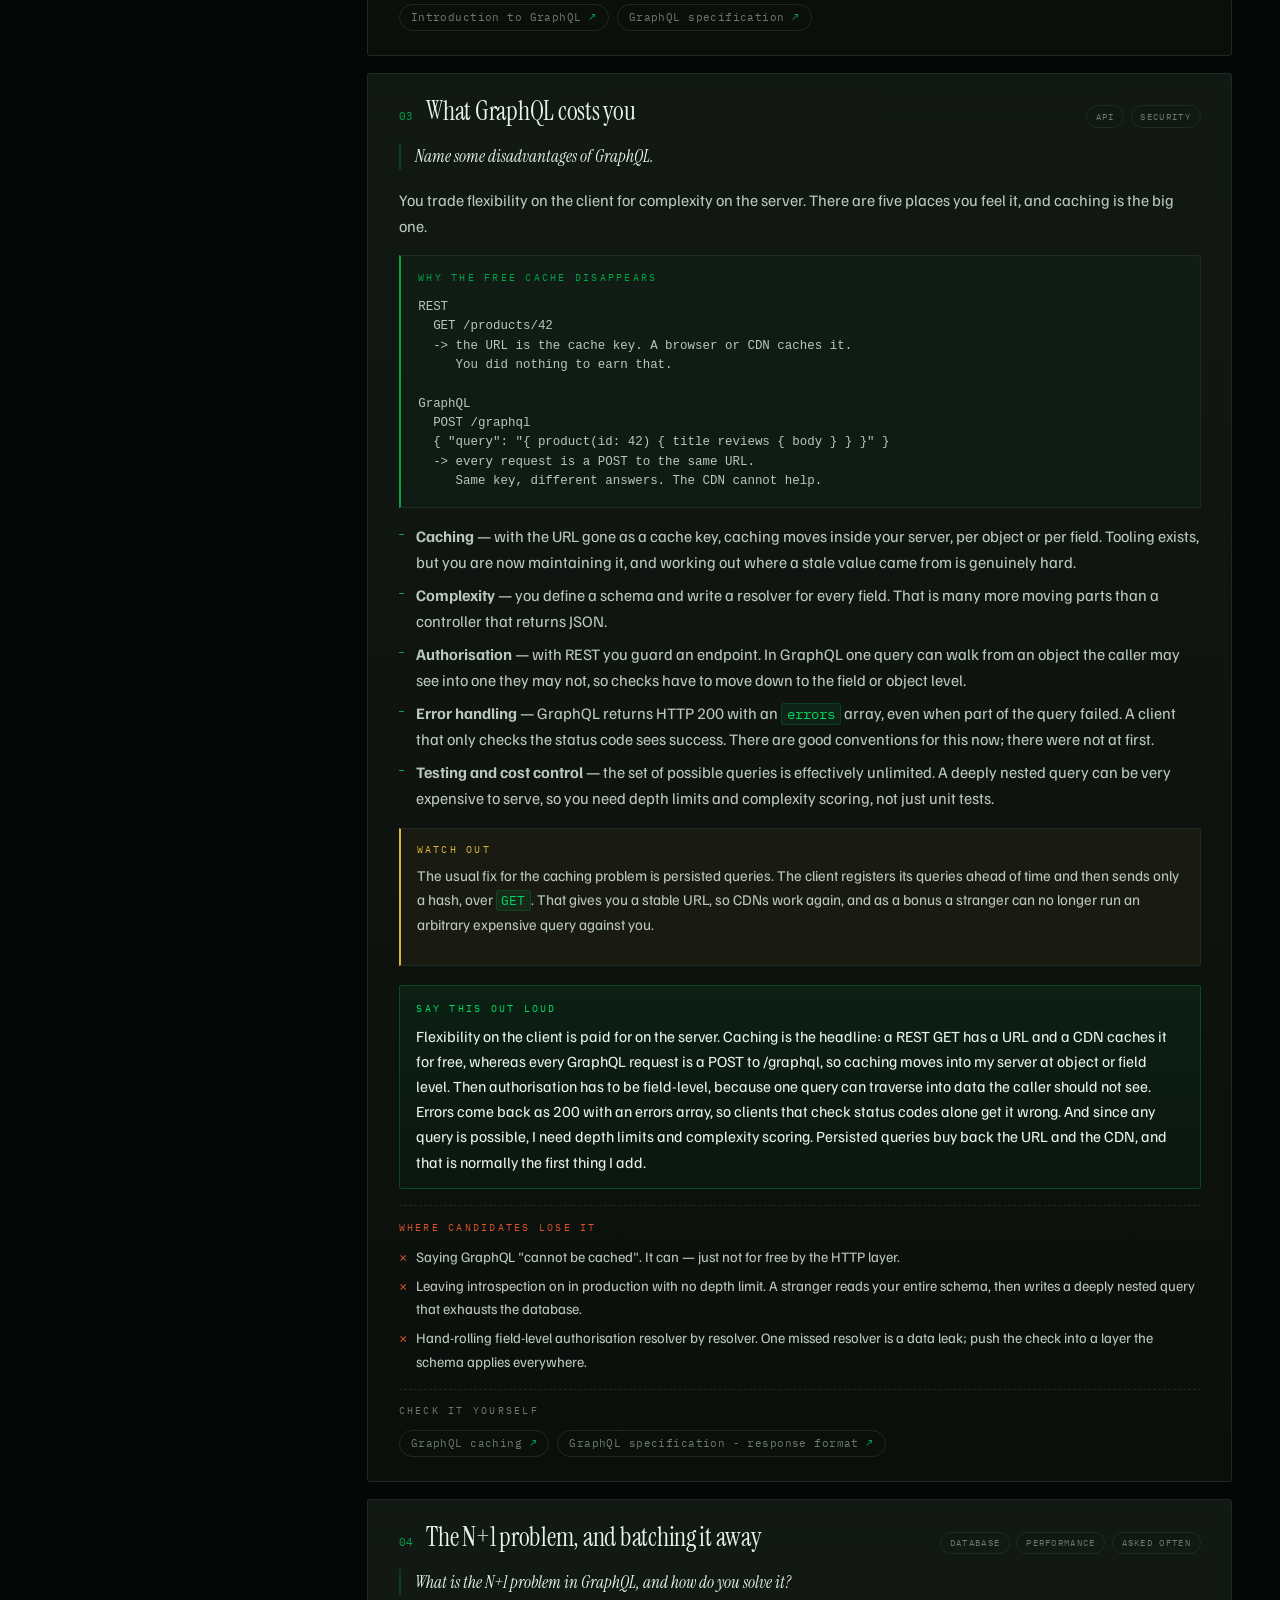
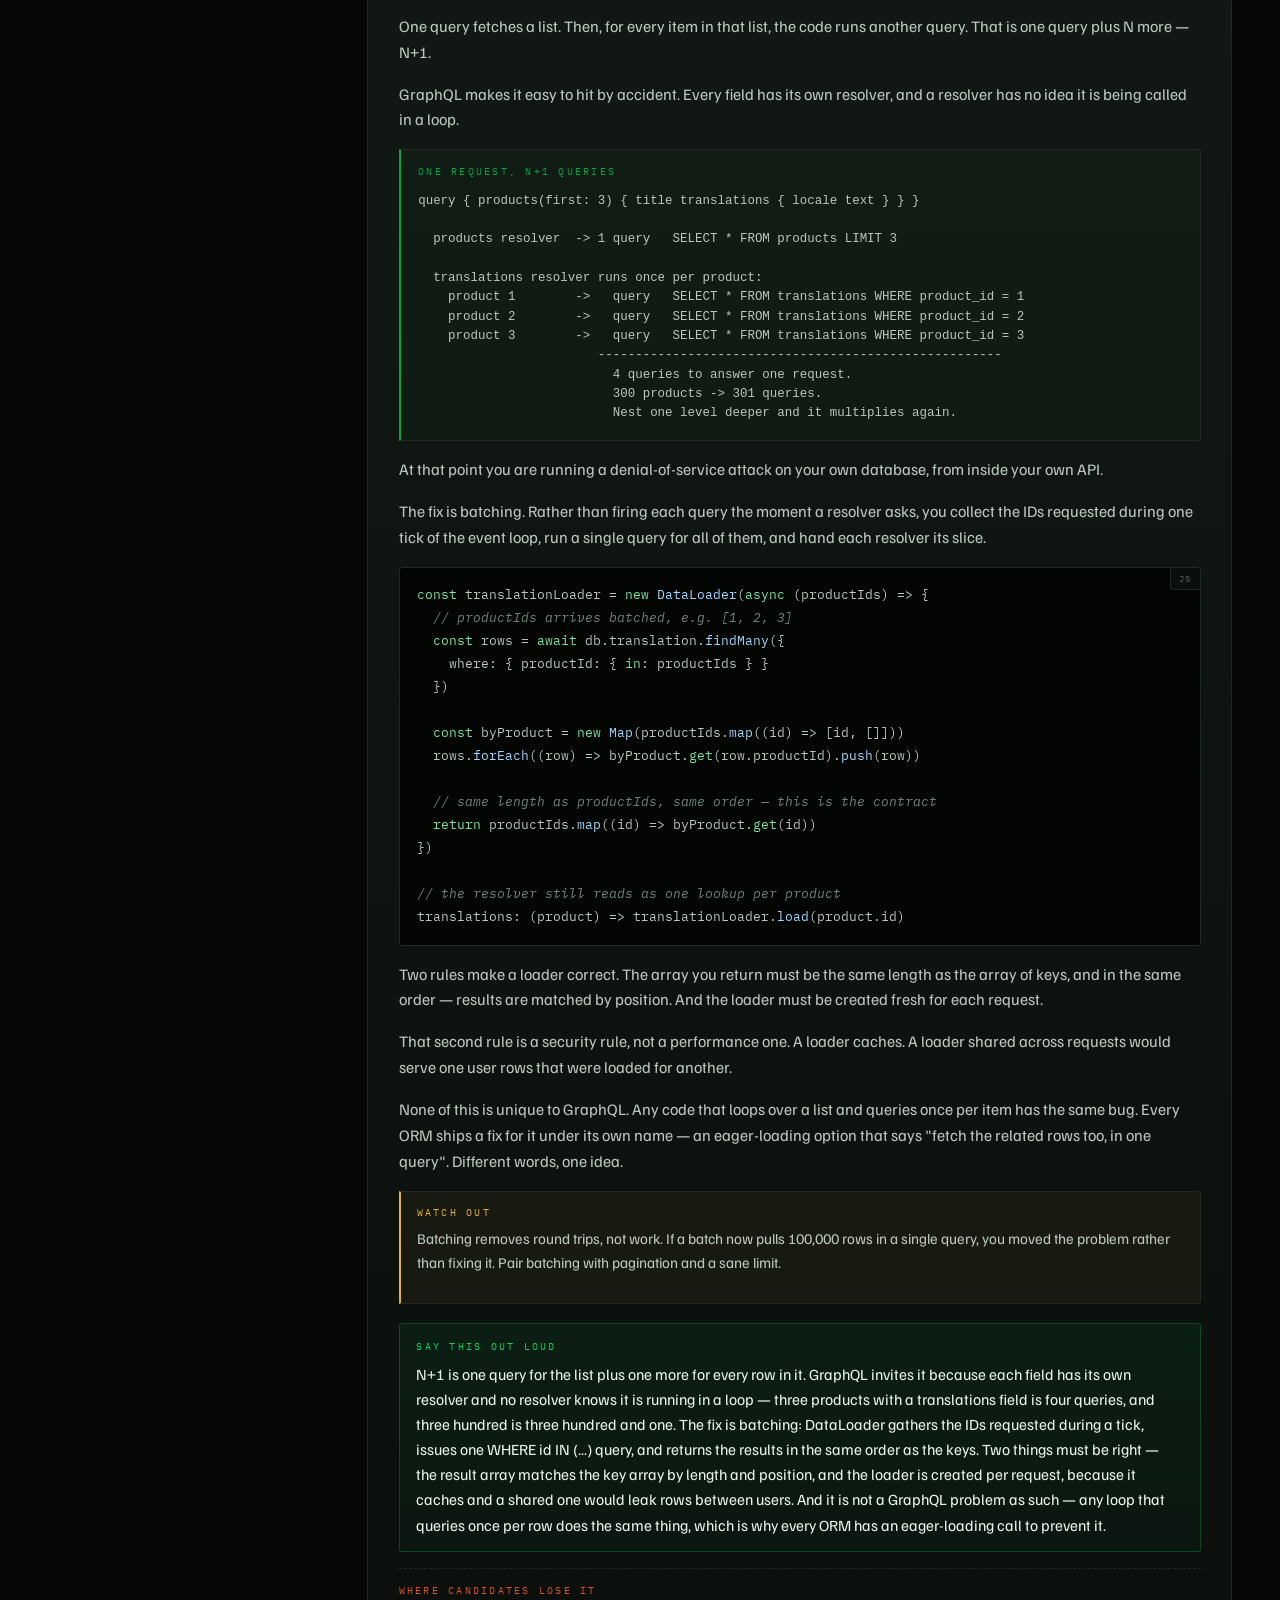
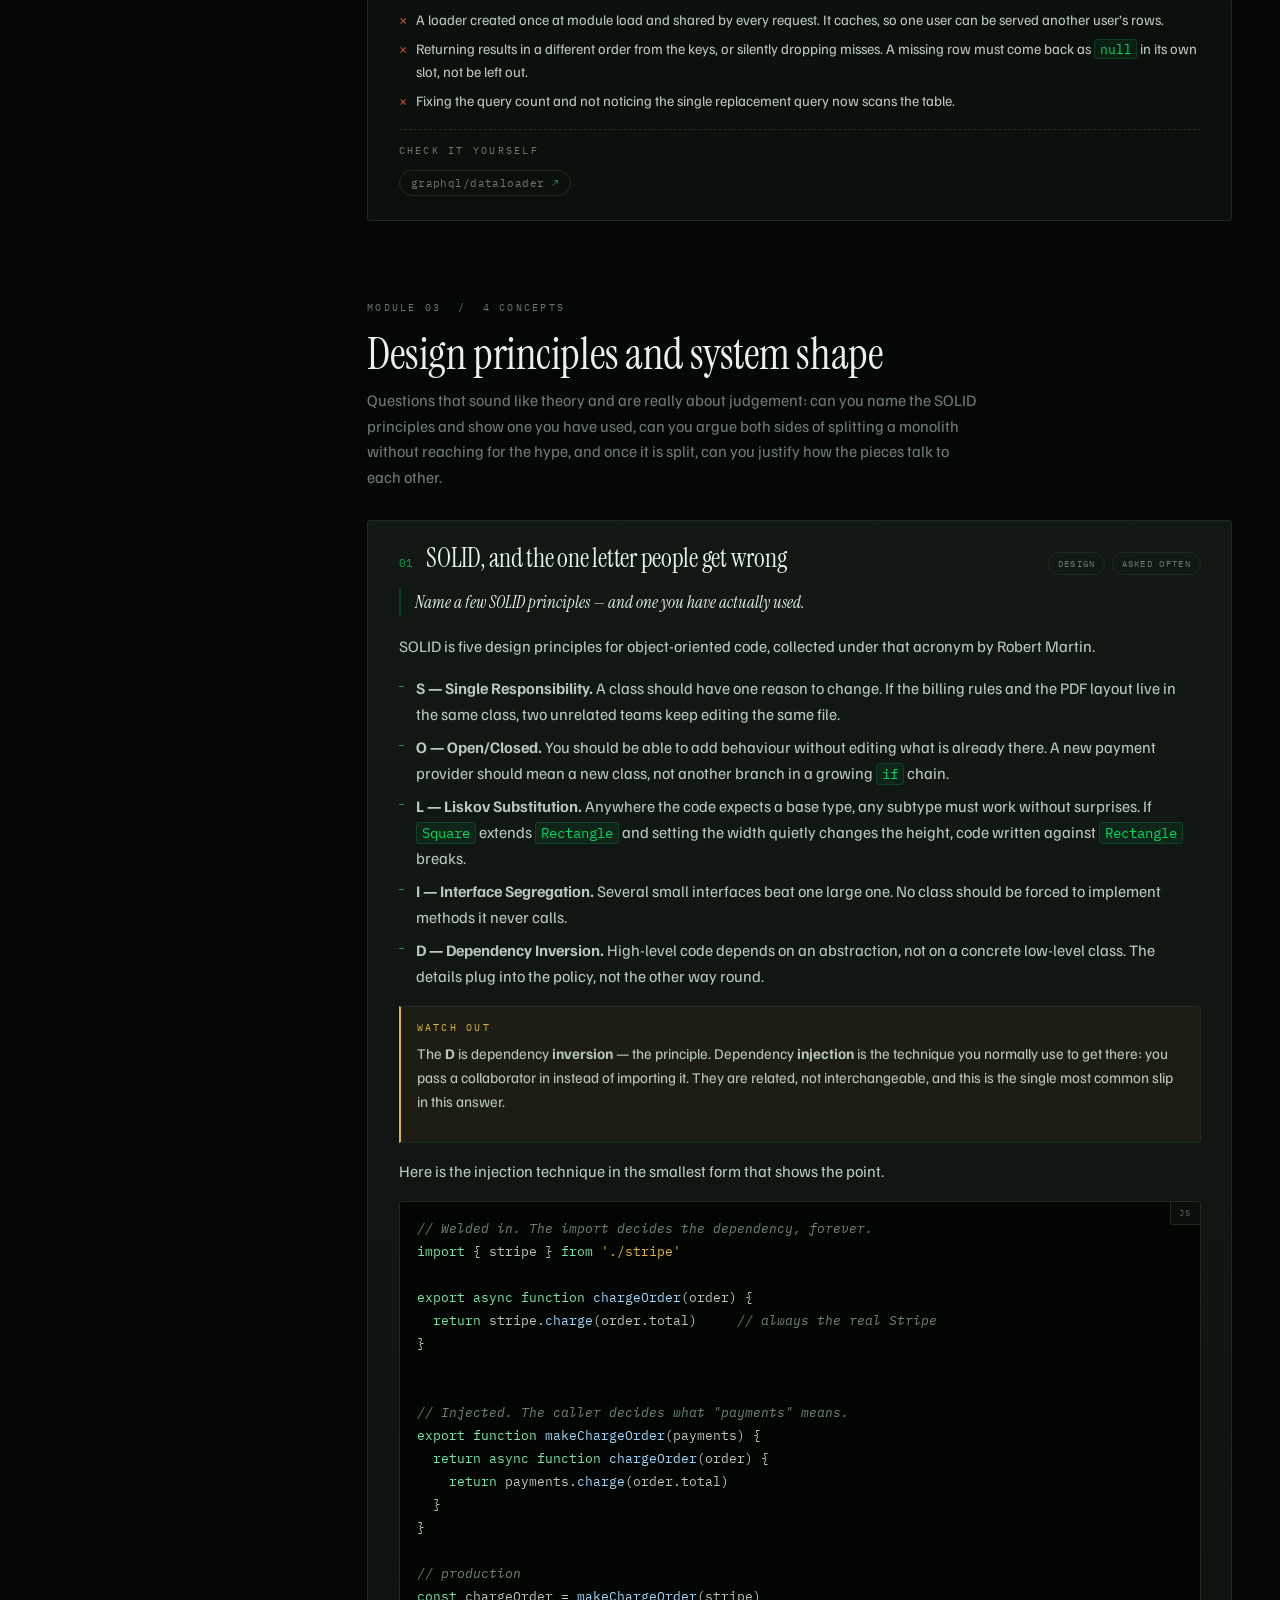
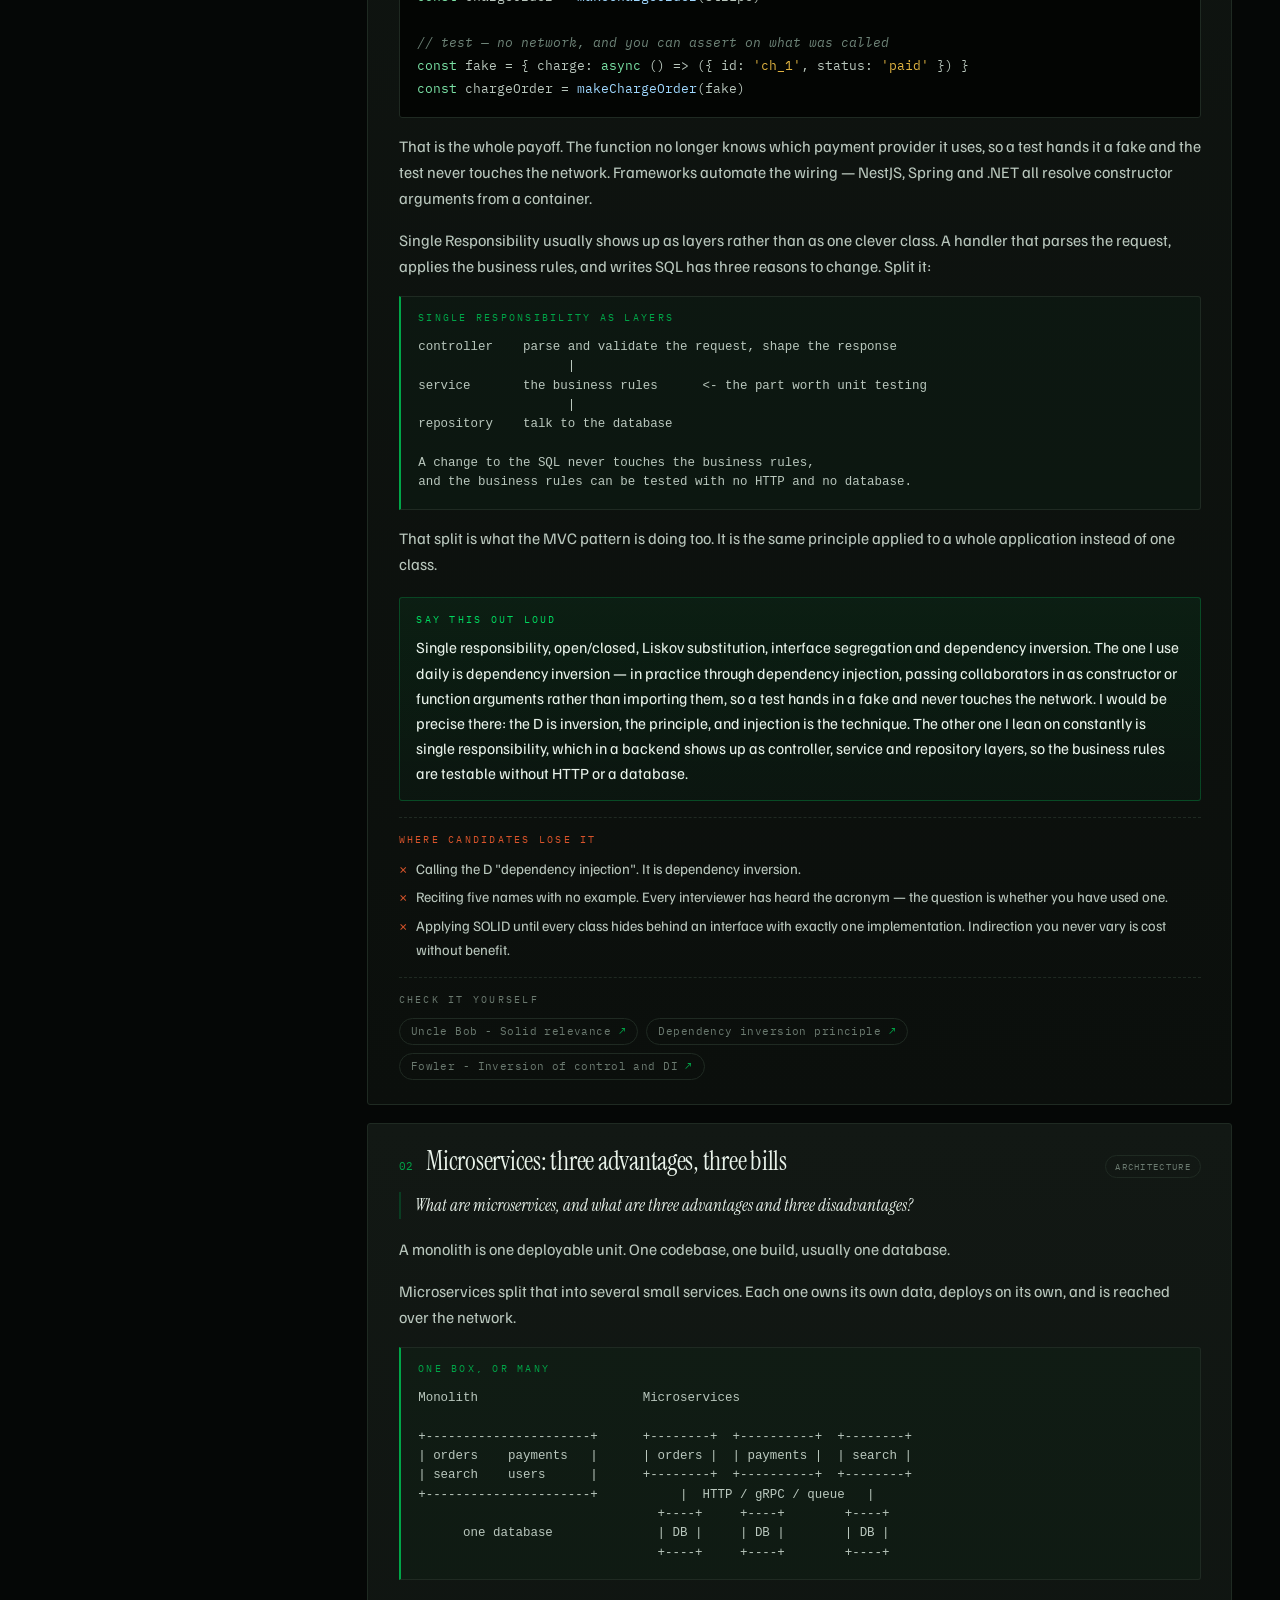
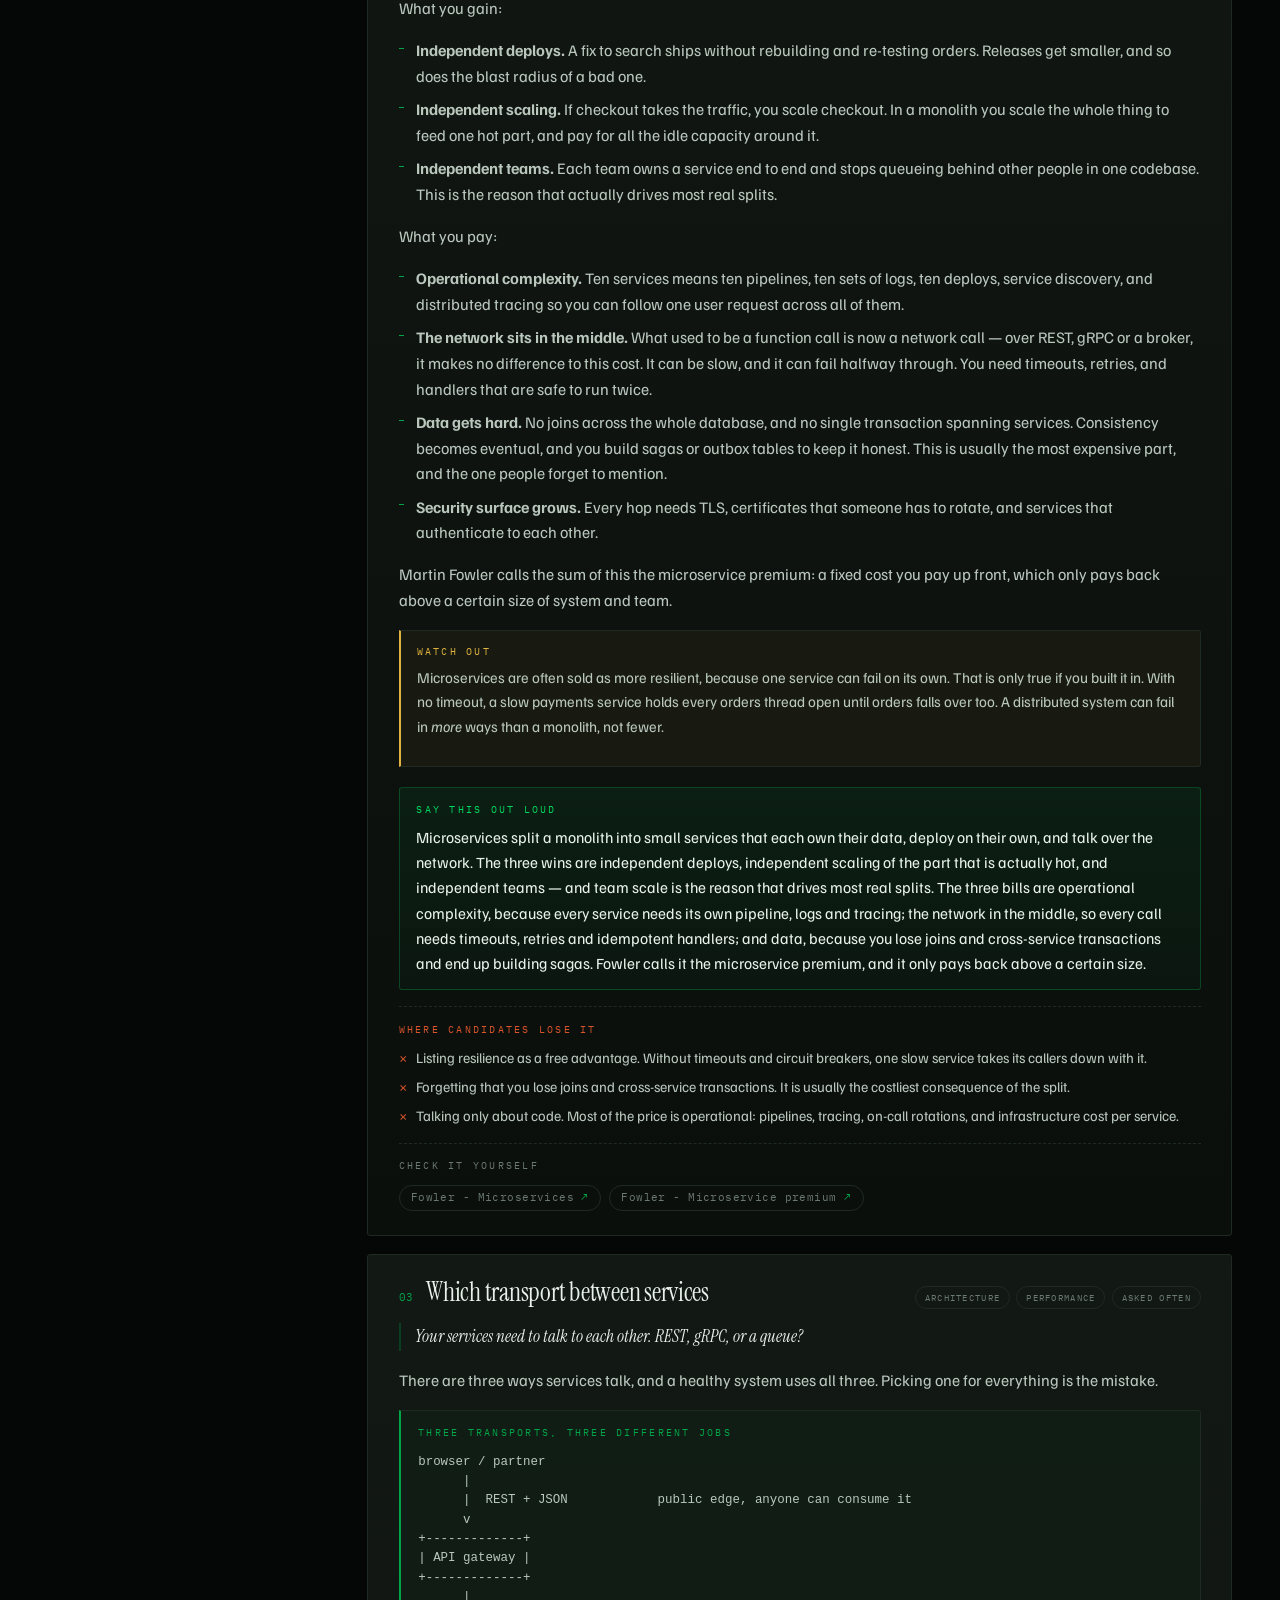
==== commit c3a18cd4: "feat: add a senior front-end track from the 15-questions interview Fifteen concepts and 45 questions" ====
--- a/backend-architecture.html
+++ b/backend-architecture.html
@@ -27,6 +27,7 @@
 
     <a class="crosslink" href="index.html">Django &amp; React</a>
     <a class="crosslink" href="openedx.html">Open edX</a>
+    <a class="crosslink" href="frontend-senior.html">Senior front-end</a>
 
     <!-- filled from PREP.tracks -->
     <div class="seg" id="track-switch" role="tablist" aria-label="Track"></div>
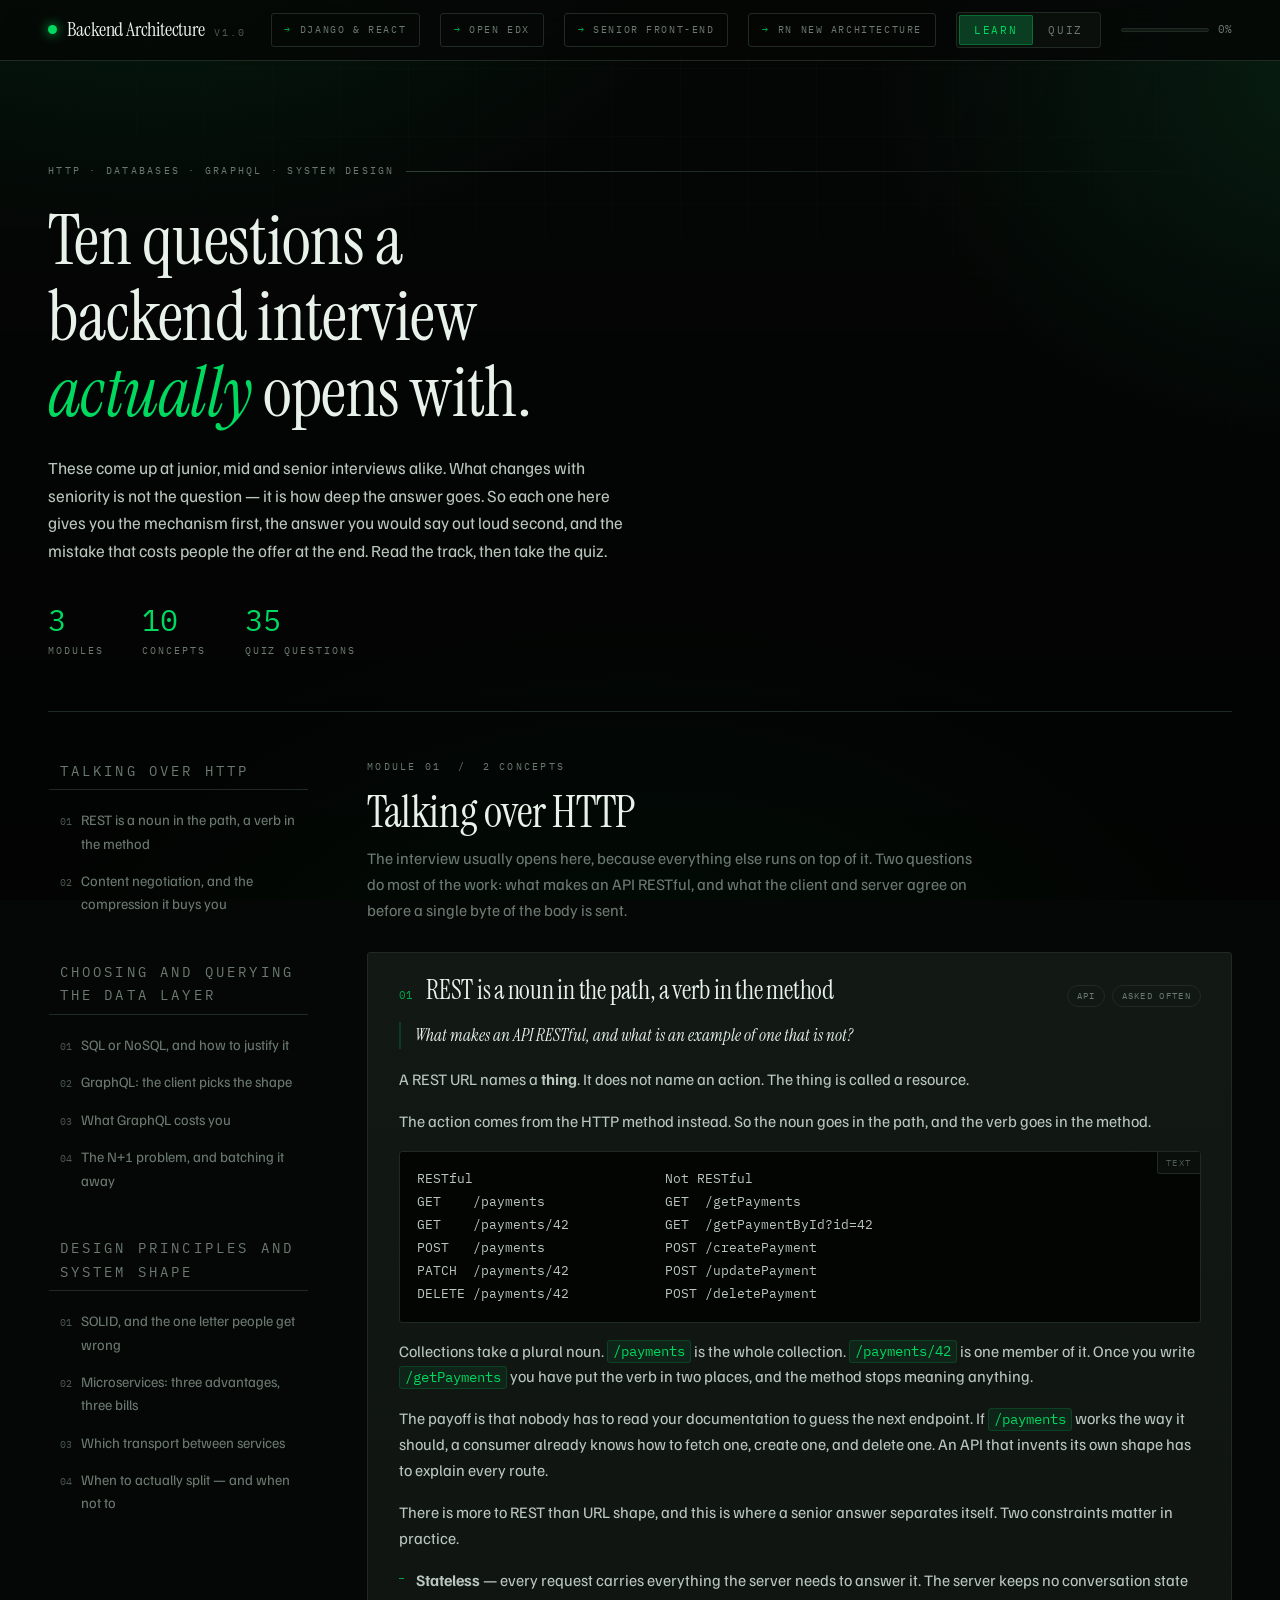
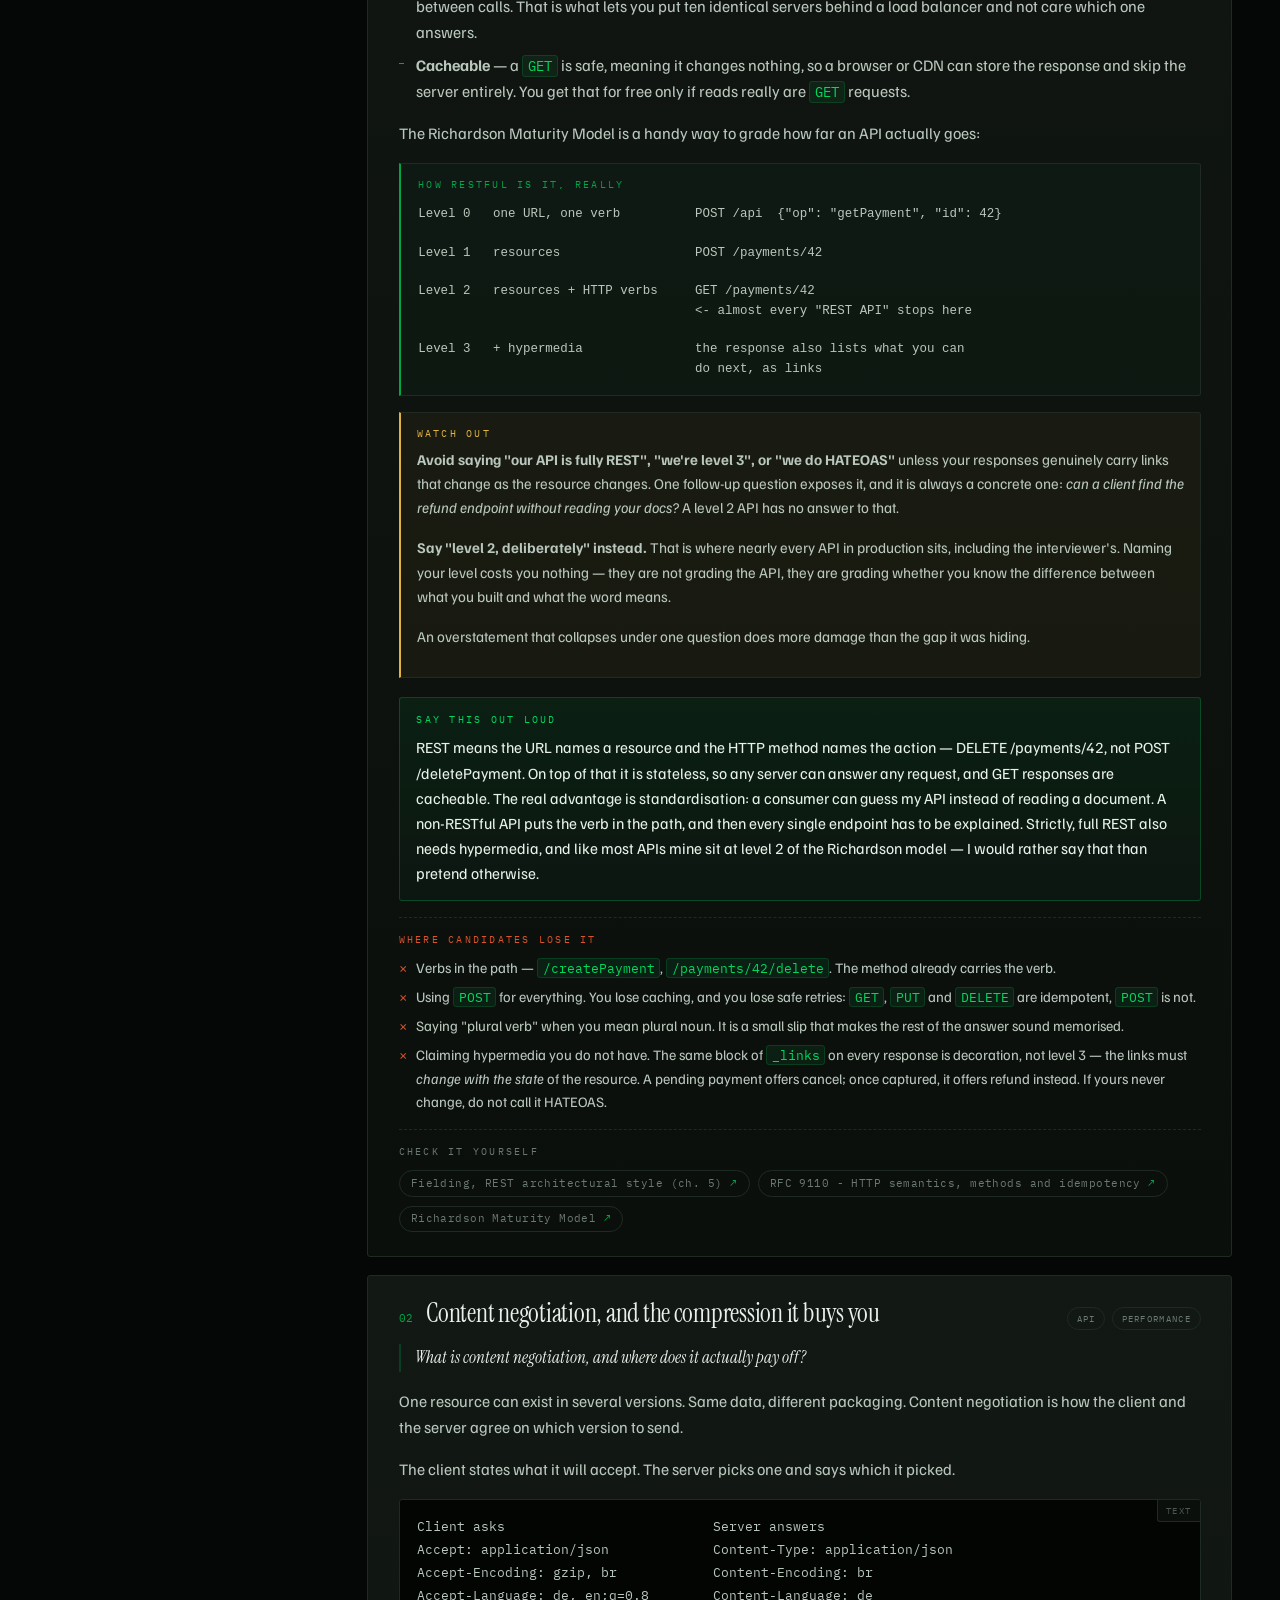
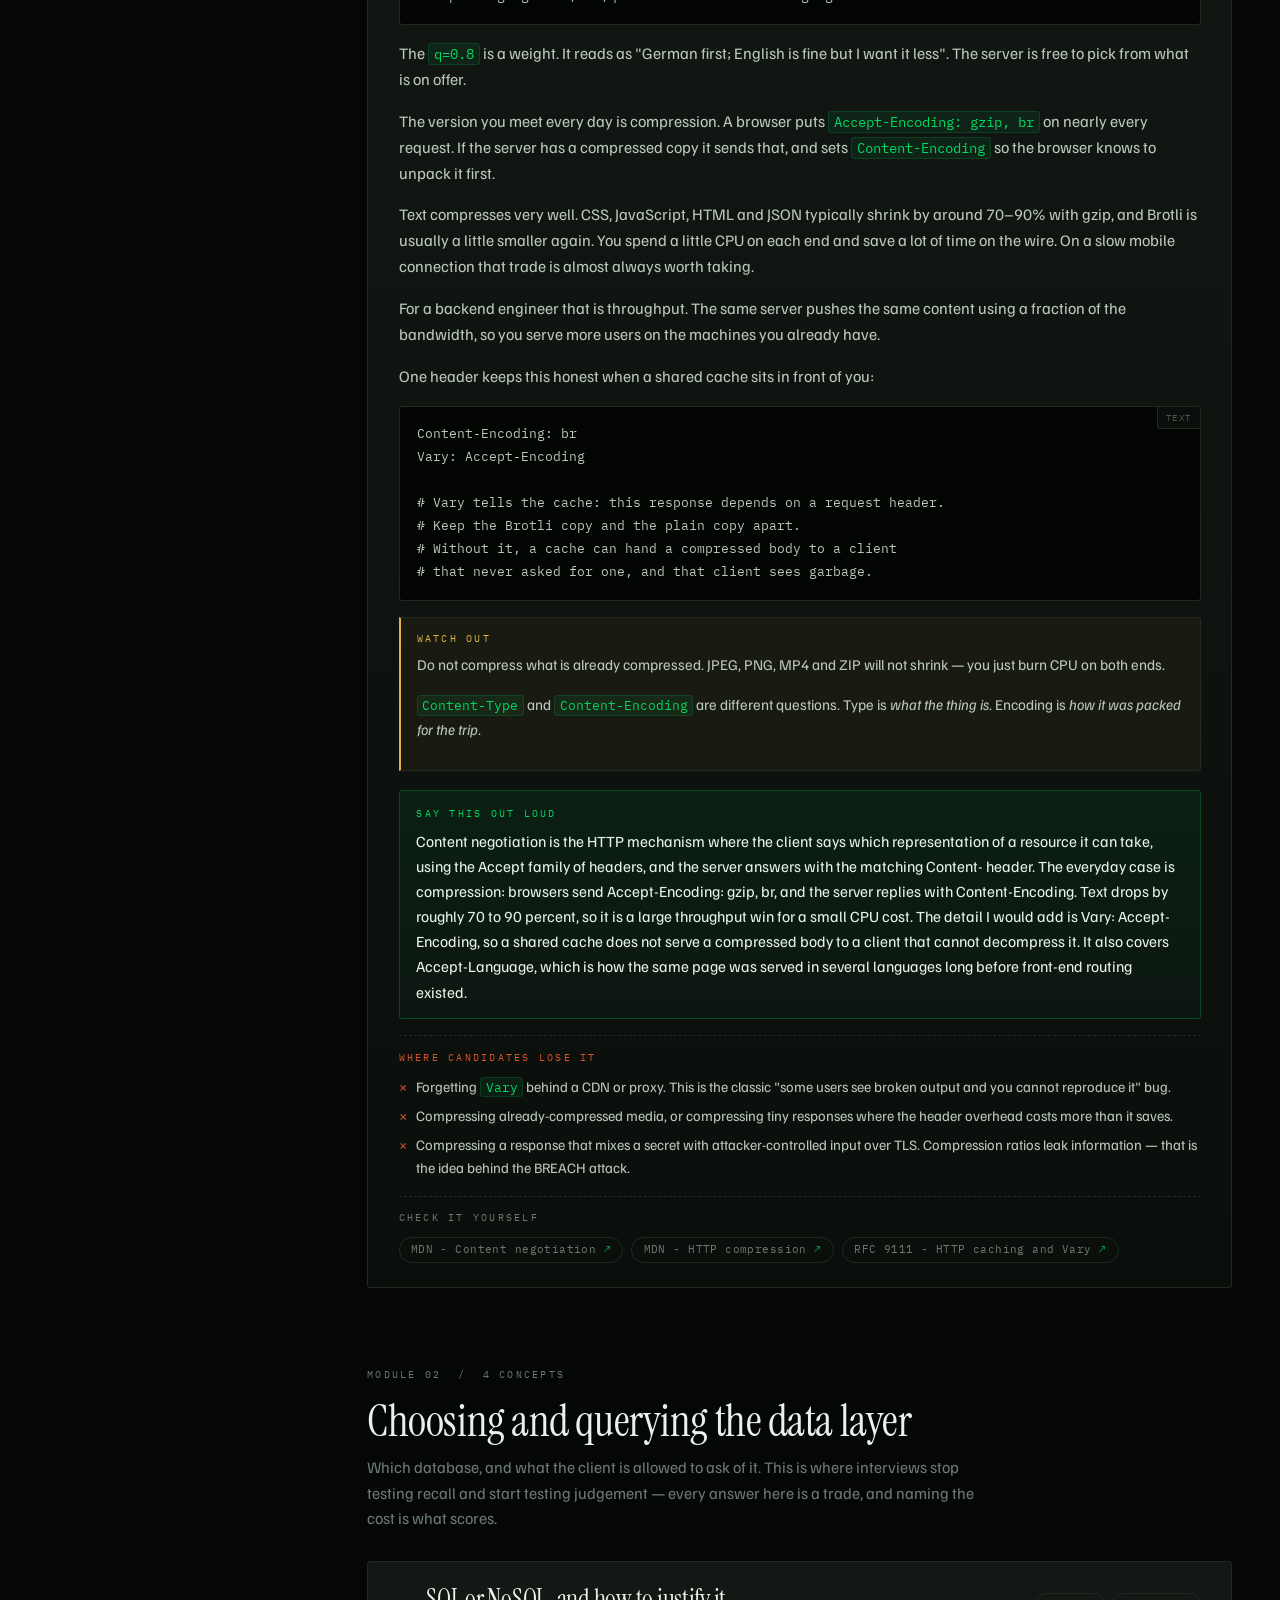
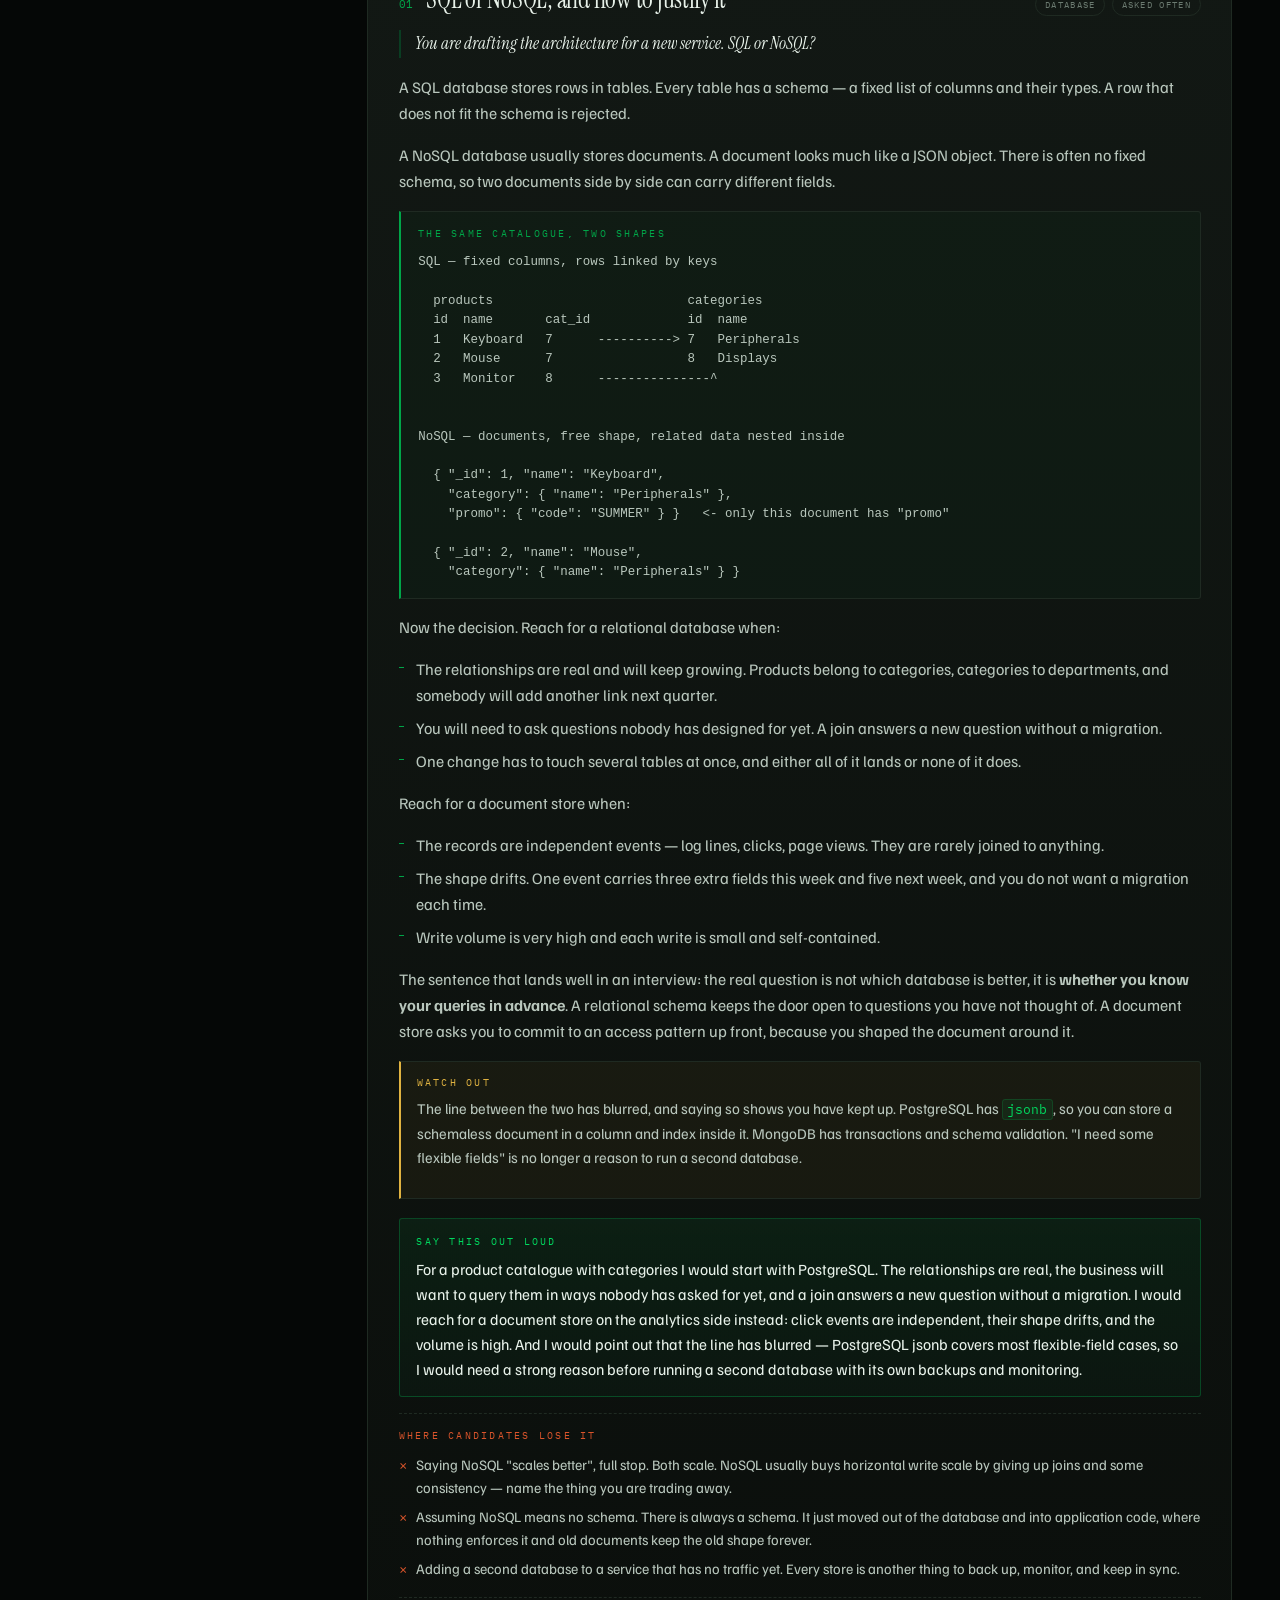
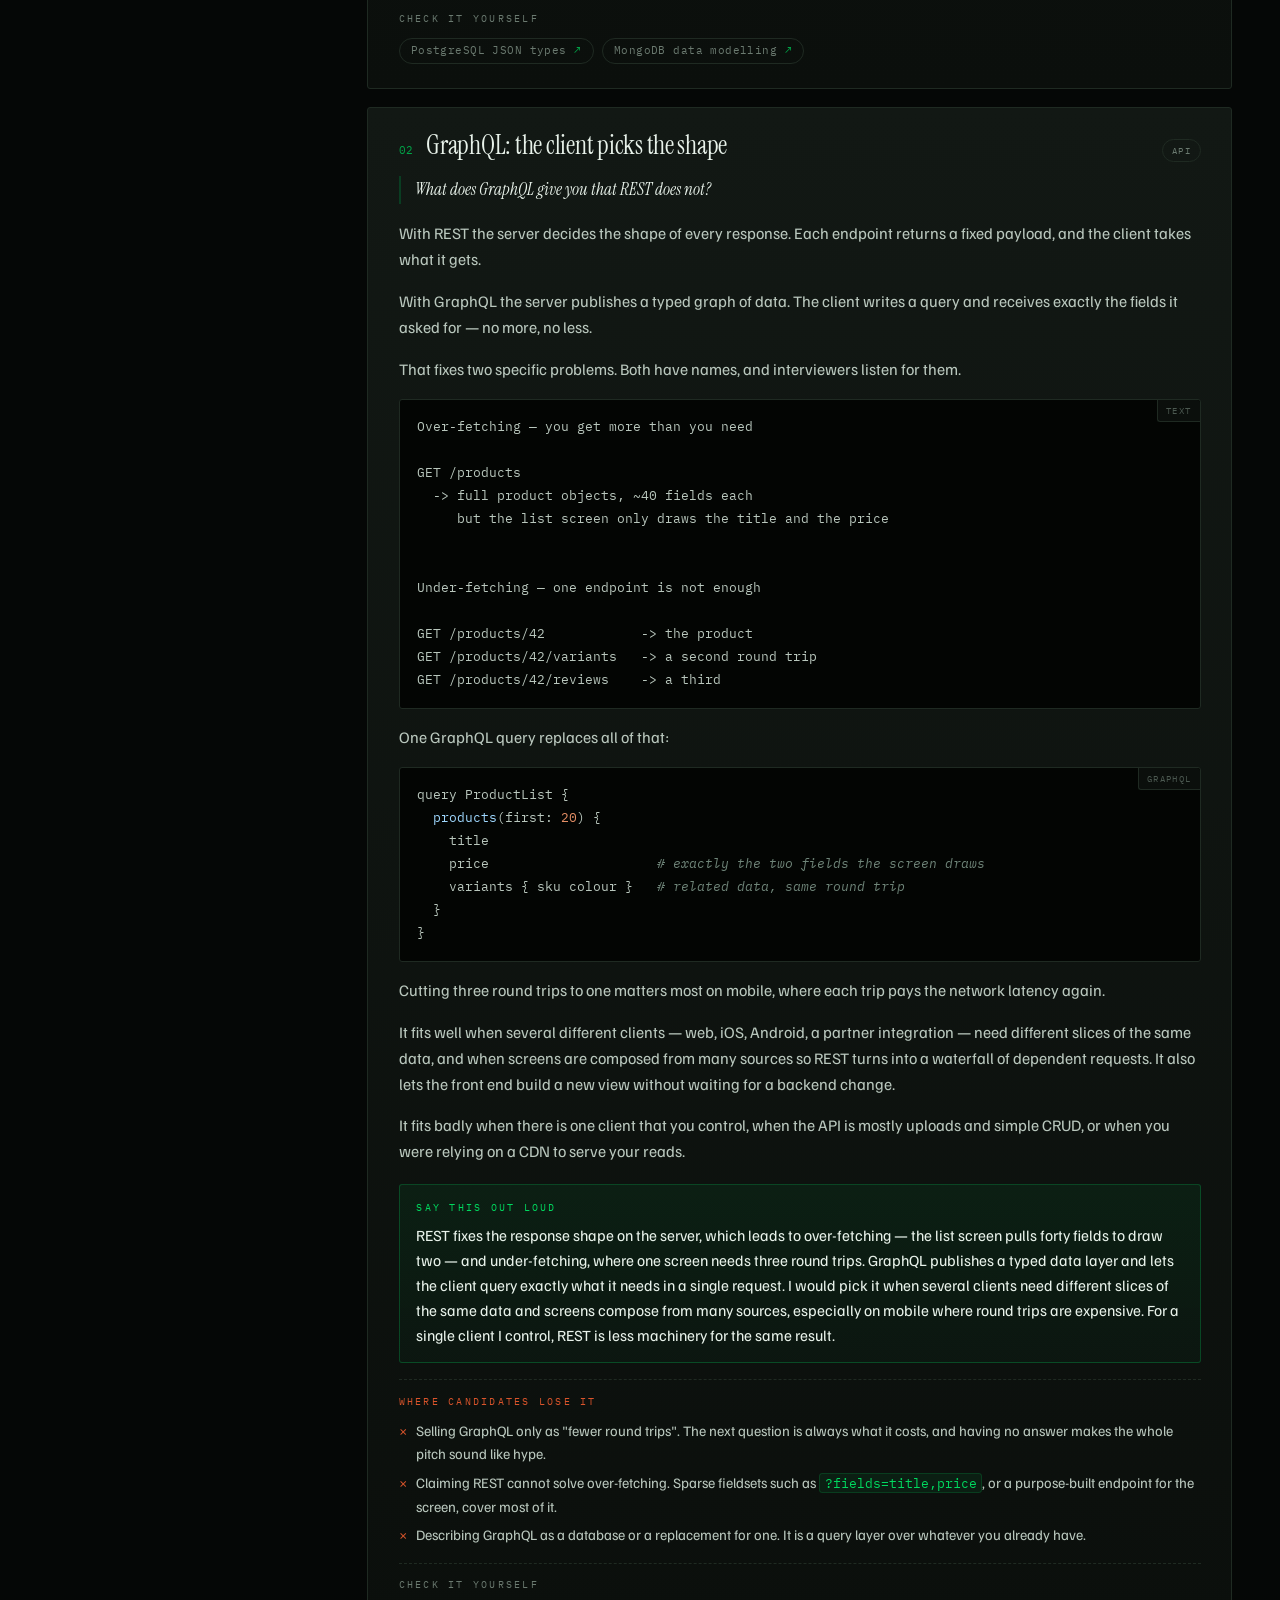
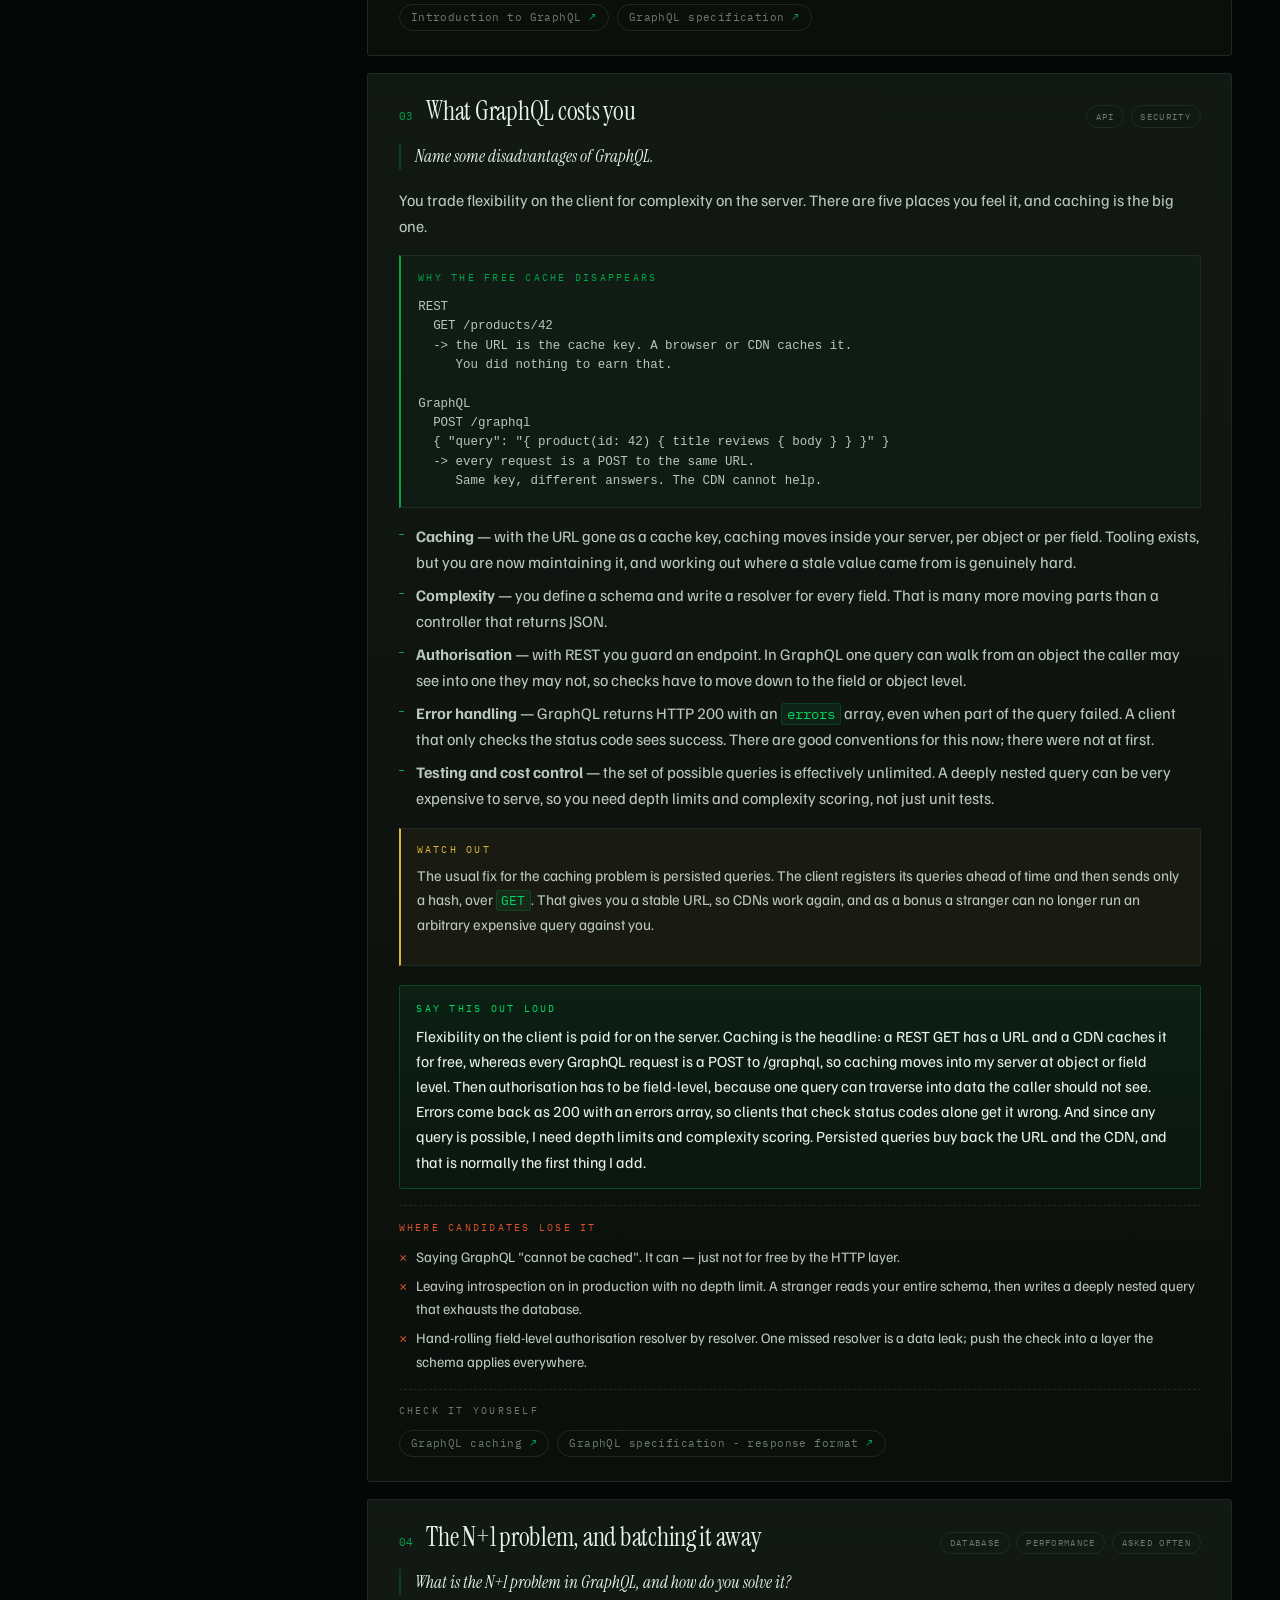
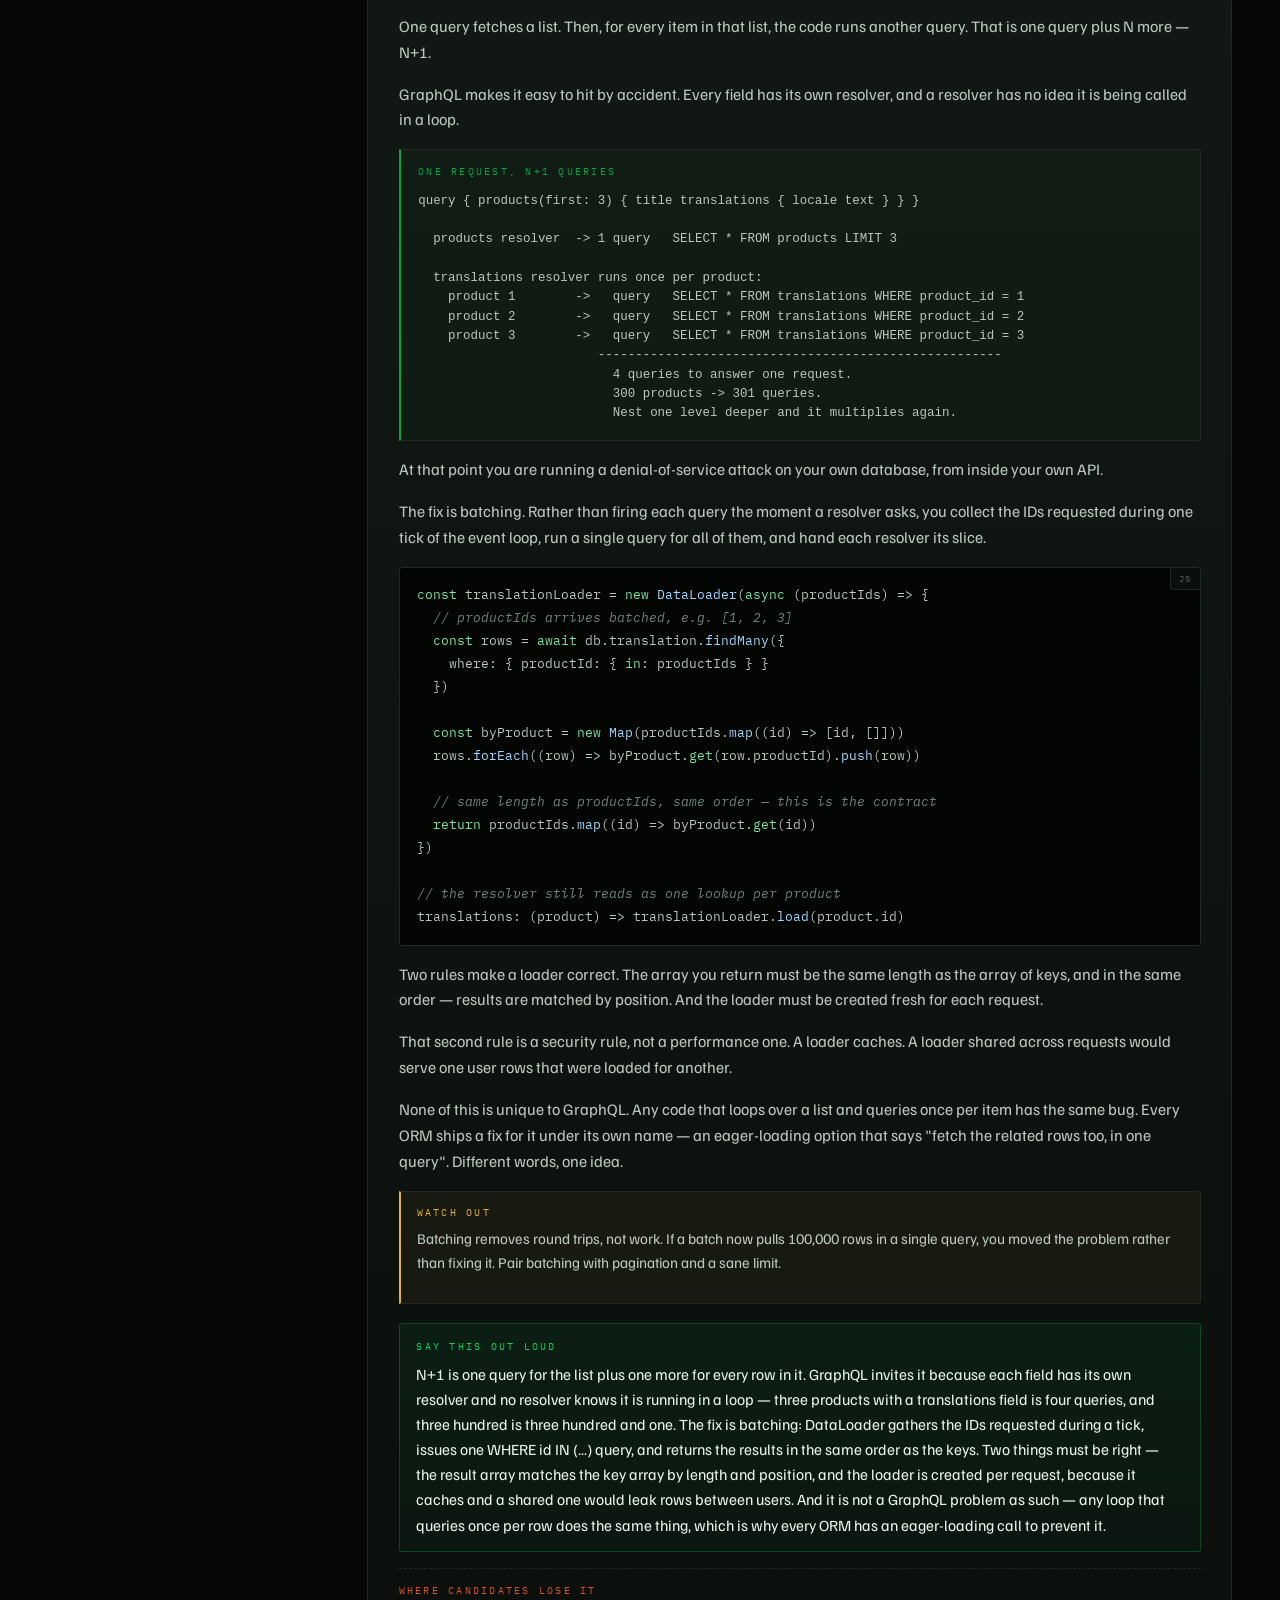
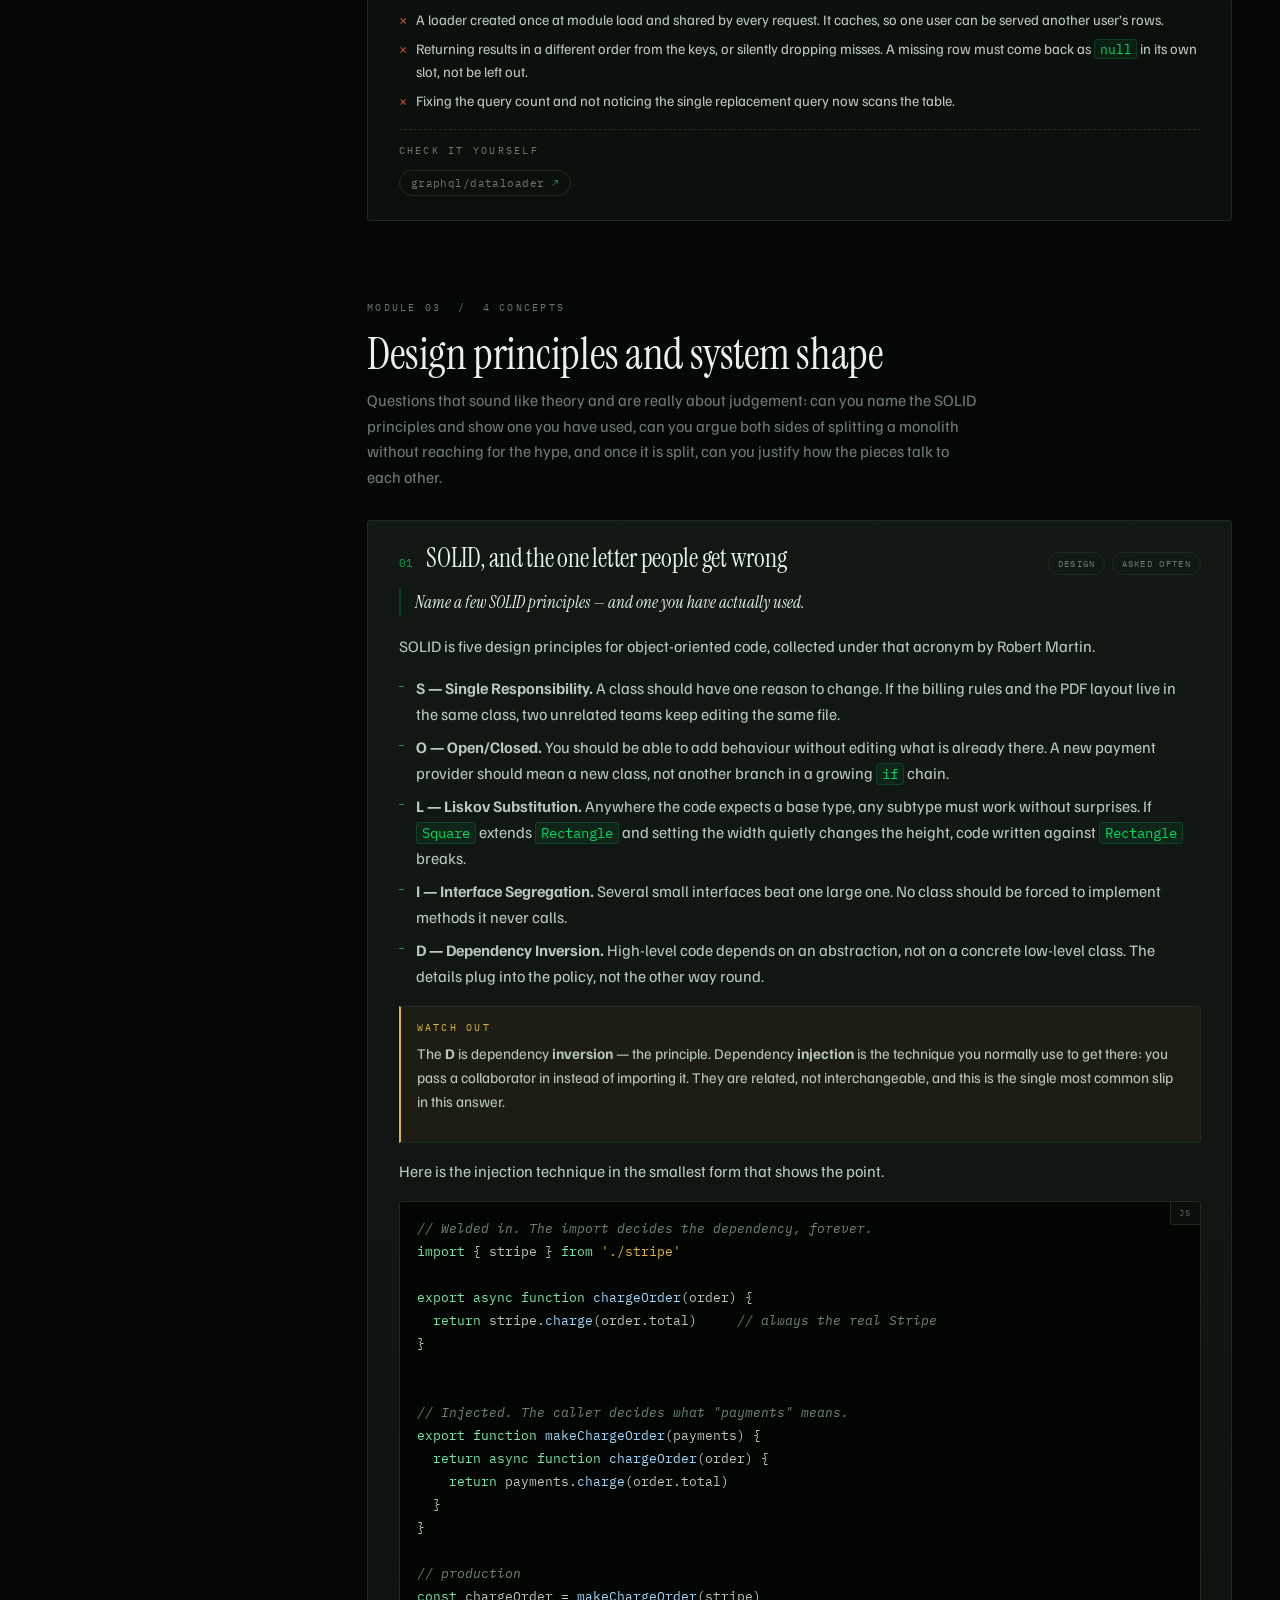
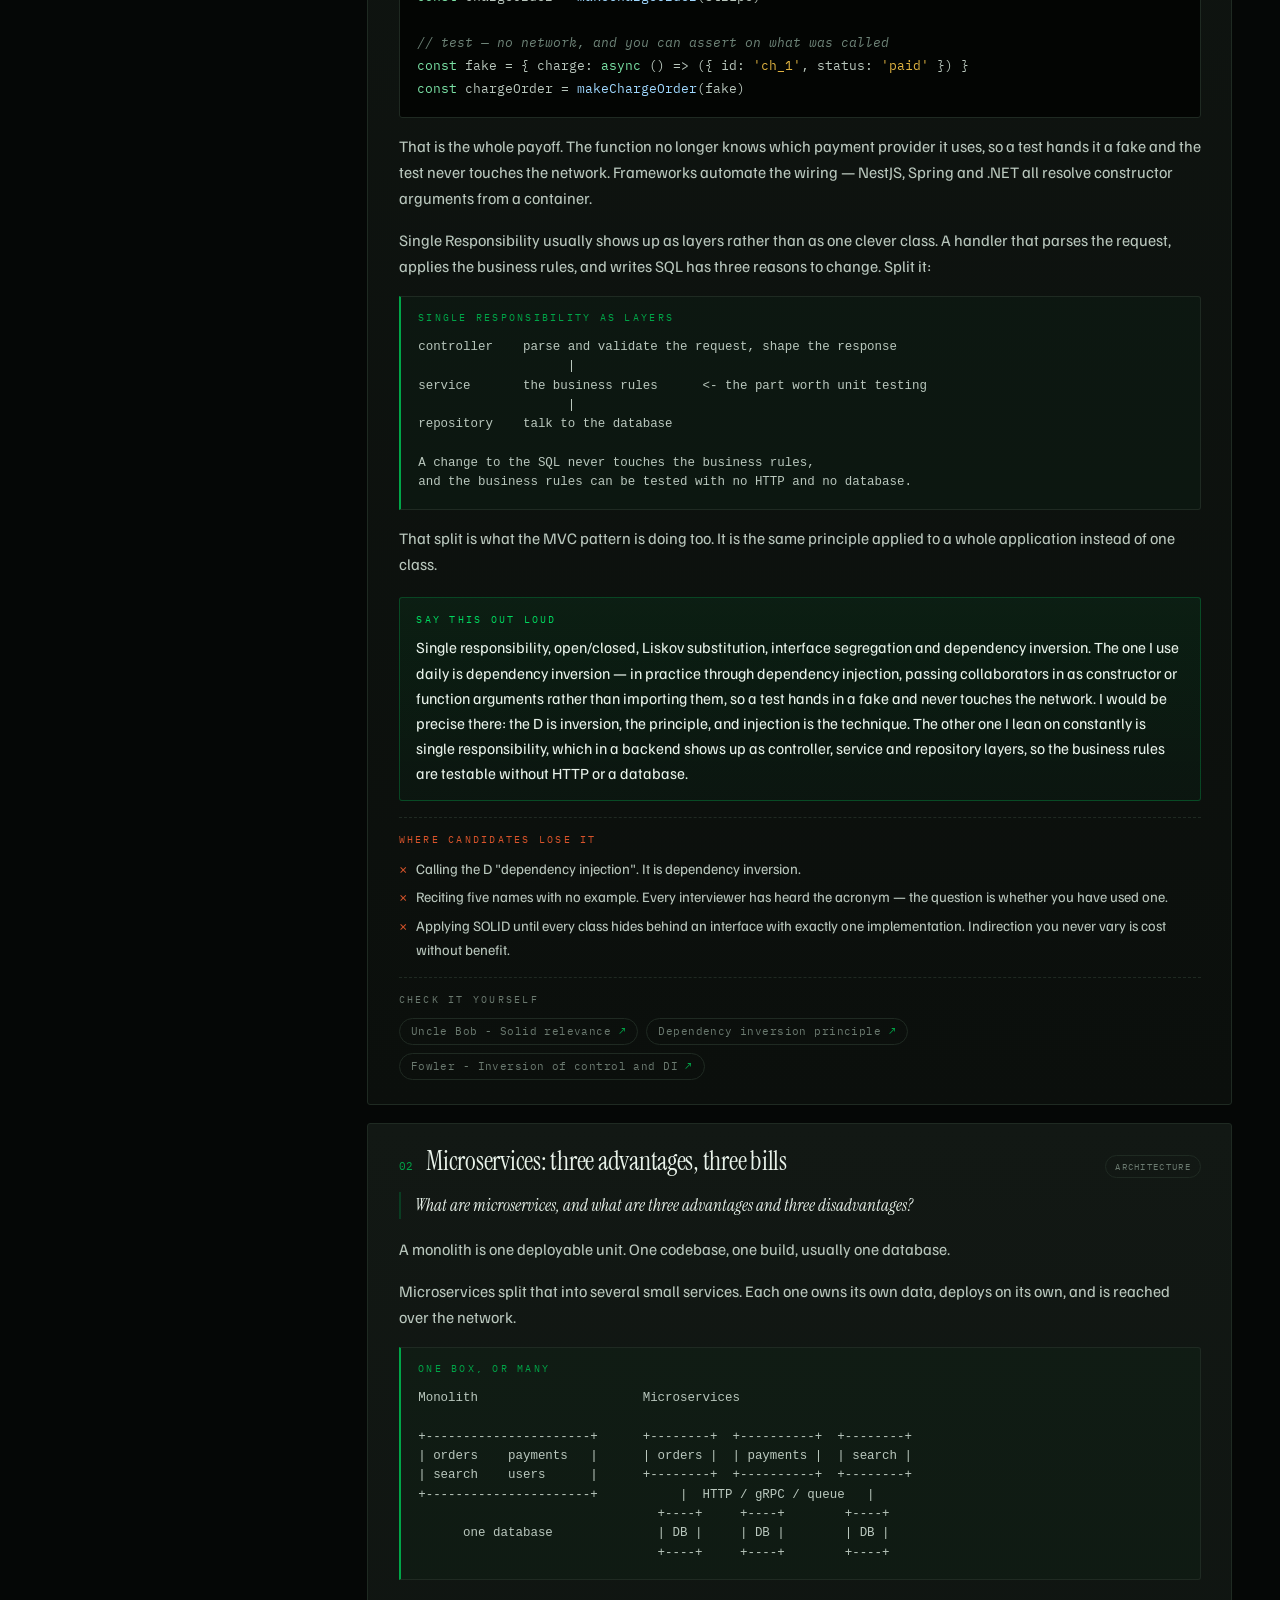
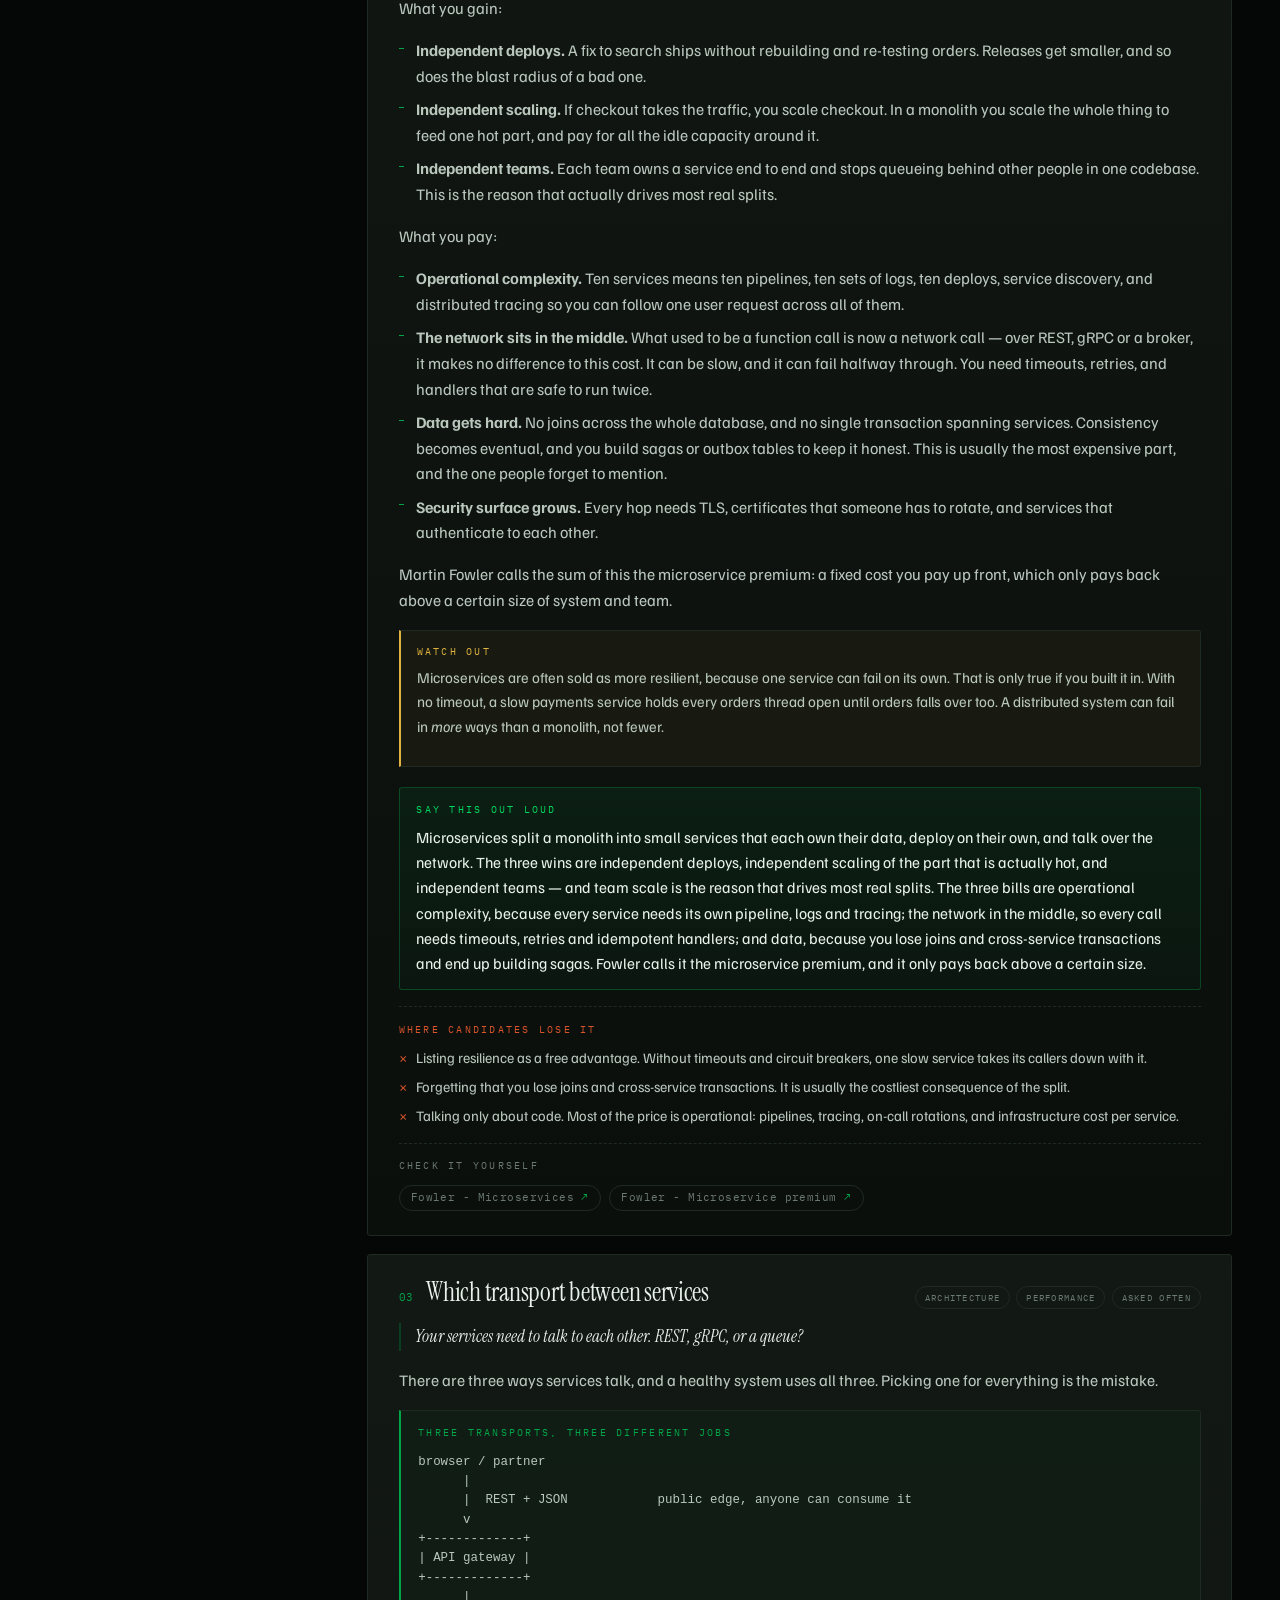
==== commit 06a5c59b: "feat: add a React Native New Architecture track from the PkgPulse guide Eleven concepts and 36 quest" ====
--- a/backend-architecture.html
+++ b/backend-architecture.html
@@ -28,6 +28,7 @@
     <a class="crosslink" href="index.html">Django &amp; React</a>
     <a class="crosslink" href="openedx.html">Open edX</a>
     <a class="crosslink" href="frontend-senior.html">Senior front-end</a>
+    <a class="crosslink" href="react-native-new-arch.html">RN New Architecture</a>
 
     <!-- filled from PREP.tracks -->
     <div class="seg" id="track-switch" role="tablist" aria-label="Track"></div>
--- a/assets/app.css
+++ b/assets/app.css
@@ -366,6 +366,51 @@
   margin: 0 0 1.1rem;
 }
 
+/* Deep link back to the second the question is asked in the source video.
+   Sits under the question, aligned to the same indent as the quote above it. */
+.watch__row {
+  display: flex;
+  flex-wrap: wrap;
+  gap: 0.4rem 1.2rem;
+  margin: -0.75rem 0 1.15rem calc(0.9rem + 2px);
+}
+
+.watch {
+  display: inline-flex;
+  align-items: baseline;
+  gap: 0.55rem;
+  font-family: var(--mono);
+  font-size: 0.6rem;
+  letter-spacing: 0.16em;
+  text-transform: uppercase;
+  color: var(--ash);
+  text-decoration: none;
+  transition: color 0.2s var(--ease);
+}
+
+.watch::before {
+  content: "\2192";
+  color: var(--signal-d);
+}
+
+.watch time {
+  font-size: 0.68rem;
+  letter-spacing: 0.04em;
+  color: var(--signal-d);
+  border-bottom: 1px solid transparent;
+  transition: color 0.2s var(--ease), border-color 0.2s var(--ease);
+}
+
+/* a written source rather than a video — same chip, different mark */
+.watch--read::before { content: "\2197"; }
+
+.watch:hover { color: var(--pale-2); }
+
+.watch:hover time {
+  color: var(--signal);
+  border-bottom-color: var(--signal-d);
+}
+
 .concept__body > *:last-child { margin-bottom: 0; }
 
 .concept__body ul {
@@ -442,6 +487,329 @@
 }
 
 .diagram .lbl { display: block; margin-bottom: 0.7rem; color: var(--signal-d); }
+
+/* ---------- runnable diagram: the event loop simulator ---------- */
+
+.diagram--sim { overflow-x: visible; }
+
+/* .concept__body decorates every <li> with an absolutely positioned dash and
+   a bottom margin. The runner draws its own lists, so opt out once, here,
+   before any of the rules below re-declare a marker of their own. */
+.sim li { position: static; margin-bottom: 0; }
+.sim li::before { content: none; }
+
+.sim__bar {
+  display: flex;
+  flex-wrap: wrap;
+  align-items: center;
+  gap: 0.6rem;
+  margin-bottom: 0.75rem;
+}
+
+/* three labels do not fit a phone; let the row scroll rather than
+   wrap, so the segmented control keeps its shape */
+.sim__runs {
+  max-width: 100%;
+  overflow-x: auto;
+  scrollbar-width: none;
+}
+
+.sim__runs::-webkit-scrollbar { display: none; }
+
+.sim__runs button { white-space: nowrap; }
+
+.sim__ctl {
+  display: flex;
+  align-items: center;
+  gap: 0.4rem;
+  margin-left: auto;
+}
+
+.sim__btn {
+  font-family: var(--mono);
+  font-size: 0.58rem;
+  letter-spacing: 0.14em;
+  text-transform: uppercase;
+  color: var(--pale-2);
+  background: var(--ink-3);
+  border: 1px solid var(--edge-lit);
+  border-radius: var(--r);
+  padding: 0.42rem 0.7rem;
+  cursor: pointer;
+  transition: color 0.18s var(--ease), border-color 0.18s var(--ease), background 0.18s var(--ease);
+}
+
+.sim__btn:hover:not(:disabled) {
+  color: var(--signal);
+  border-color: var(--signal-d);
+  background: var(--moss);
+}
+
+.sim__btn:disabled { opacity: 0.35; cursor: default; }
+
+.sim__count {
+  font-size: 0.62rem;
+  color: var(--ash);
+  min-width: 3.4rem;
+  text-align: right;
+}
+
+.sim__blurb {
+  margin: 0 0 0.9rem;
+  font-size: 0.82rem;
+  line-height: 1.6;
+  color: var(--pale-2);
+}
+
+.sim__grid {
+  display: grid;
+  grid-template-columns: minmax(0, 1fr) minmax(0, 1fr);
+  gap: 0.8rem;
+  align-items: start;
+}
+
+.sim__grid > * { min-width: 0; }
+
+/* the code, with the executing line lit */
+.sim__code {
+  margin: 0;
+  padding: 0.7rem 0.7rem 0.7rem 0;
+  list-style: none;
+  counter-reset: ln;
+  background: var(--ink);
+  border: 1px solid var(--edge);
+  border-radius: var(--r);
+  font-family: var(--mono);
+  font-size: 0.72rem;
+  line-height: 1.75;
+  overflow-x: auto;
+}
+
+.sim__code li {
+  counter-increment: ln;
+  display: flex;
+  gap: 0.75rem;
+  padding: 0 0.5rem 0 0;
+  border-left: 2px solid transparent;
+  color: var(--ash);
+  white-space: pre;
+  transition: color 0.18s var(--ease), background 0.18s var(--ease), border-color 0.18s var(--ease);
+}
+
+.sim__code li::before {
+  content: counter(ln);
+  position: static;
+  width: 1.9rem;
+  height: auto;
+  background: none;
+  flex: none;
+  text-align: right;
+  color: var(--ash-2);
+}
+
+/* the site renders inline <code> as a bordered chip; inside the runner
+   each line is plain source, so undo it here */
+.sim__code code {
+  font-size: inherit;
+  color: inherit;
+  background: none;
+  border: 0;
+  border-radius: 0;
+  padding: 0;
+  white-space: pre;
+}
+
+.sim__code li.is-on {
+  color: var(--pale);
+  background: rgba(0, 217, 95, 0.09);
+  border-left-color: var(--signal);
+}
+
+.sim__code li.is-on::before { color: var(--signal-d); }
+
+/* the three live containers */
+.sim__panes { display: grid; gap: 0.55rem; }
+
+.sim__pane {
+  border: 1px solid var(--edge);
+  border-radius: var(--r);
+  background: var(--ink-2);
+  padding: 0.55rem 0.65rem 0.6rem;
+}
+
+.sim__pane .lbl { display: block; margin-bottom: 0.45rem; font-size: 0.55rem; }
+
+.sim__pane--stack { border-left: 2px solid var(--amber); }
+.sim__pane--micro { border-left: 2px solid var(--signal); }
+.sim__pane--macro { border-left: 2px solid var(--ash); }
+
+/* the one box that is not JavaScript — dashed, to say so without a caption */
+.sim__pane--web {
+  border-left: 2px dashed var(--ash-2);
+  background: rgba(5, 7, 6, 0.55);
+}
+
+.sim__pane--web .sim__item {
+  border-style: dashed;
+  color: var(--pale-2);
+}
+
+.sim__pane ul {
+  margin: 0;
+  padding: 0;
+  list-style: none;
+  display: flex;
+  flex-direction: column;
+  gap: 0.3rem;
+  min-height: 2.8rem;
+}
+
+.sim__item {
+  font-family: var(--mono);
+  font-size: 0.68rem;
+  color: var(--pale);
+  background: var(--ink-4);
+  border: 1px solid var(--edge-lit);
+  border-radius: var(--r);
+  padding: 0.3rem 0.5rem;
+  white-space: nowrap;
+  overflow: hidden;
+  text-overflow: ellipsis;
+}
+
+/* top of the stack is what is running right now */
+.sim__pane--stack .sim__item:first-child {
+  border-color: var(--amber);
+  color: var(--amber);
+}
+
+.sim__pane--micro .sim__item { border-color: var(--signal-d); }
+
+.sim__item.is-new { animation: simIn 0.32s var(--ease); }
+
+@keyframes simIn {
+  from { opacity: 0; transform: translateX(-0.5rem); }
+  to   { opacity: 1; transform: none; }
+}
+
+.sim__empty {
+  font-family: var(--mono);
+  font-size: 0.62rem;
+  color: var(--ash-2);
+  padding: 0.3rem 0;
+}
+
+/* the turn, as three steps */
+.sim__phases {
+  display: flex;
+  flex-wrap: wrap;
+  align-items: center;
+  gap: 0.4rem;
+  margin: 0.9rem 0 0.75rem;
+}
+
+.sim__phase {
+  display: inline-flex;
+  align-items: center;
+  gap: 0.4rem;
+  font-family: var(--mono);
+  font-size: 0.56rem;
+  letter-spacing: 0.12em;
+  text-transform: uppercase;
+  color: var(--ash);
+  border: 1px solid var(--edge);
+  border-radius: 99px;
+  padding: 0.28rem 0.65rem;
+  transition: color 0.2s var(--ease), border-color 0.2s var(--ease), background 0.2s var(--ease);
+}
+
+.sim__phase b {
+  color: var(--ash-2);
+  font-weight: 400;
+}
+
+.sim__phase.is-on {
+  color: var(--ink);
+  background: var(--signal);
+  border-color: var(--signal);
+}
+
+.sim__phase.is-on b { color: var(--moss); }
+
+.sim__arrow { color: var(--ash-2); font-size: 0.7rem; }
+
+/* the render step that never arrives */
+.sim__phases.is-frozen .sim__phase.is-on {
+  background: var(--rust);
+  border-color: var(--rust);
+  color: var(--ink);
+}
+
+.sim__phases.is-frozen .sim__phase[data-phase="render"] {
+  color: var(--rust);
+  border-color: var(--rust);
+  border-style: dashed;
+  text-decoration: line-through;
+}
+
+.sim__note {
+  margin: 0 0 0.8rem;
+  min-height: 2.9rem;
+  font-size: 0.85rem;
+  line-height: 1.6;
+  color: var(--pale);
+  border-left: 2px solid var(--moss);
+  padding-left: 0.8rem;
+}
+
+.sim__note b { color: var(--signal); font-weight: 500; }
+
+.sim__out {
+  border-top: 1px dashed var(--edge);
+  padding-top: 0.7rem;
+}
+
+.sim__out .lbl { display: block; margin-bottom: 0.45rem; font-size: 0.55rem; }
+
+.sim__out ul {
+  margin: 0;
+  padding: 0;
+  list-style: none;
+  display: flex;
+  flex-wrap: wrap;
+  gap: 0.35rem;
+  min-height: 1.7rem;
+}
+
+.sim__out li {
+  font-family: var(--mono);
+  font-size: 0.68rem;
+  color: var(--signal);
+  background: rgba(0, 217, 95, 0.08);
+  border: 1px solid var(--signal-d);
+  border-radius: var(--r);
+  padding: 0.22rem 0.5rem;
+}
+
+.sim__out li.is-new { animation: simIn 0.32s var(--ease); }
+
+/* the placeholder is not a printed line — strip the chip back off it */
+.sim__out li.sim__empty {
+  color: var(--ash-2);
+  background: none;
+  border: 0;
+  padding: 0.22rem 0;
+}
+
+@media (max-width: 860px) {
+  .sim__grid { grid-template-columns: minmax(0, 1fr); }
+  .sim__ctl { margin-left: 0; }
+}
+
+@media (prefers-reduced-motion: reduce) {
+  .sim__item.is-new,
+  .sim__out li.is-new { animation: none; }
+}
 
 .diagram pre {
   margin: 0;
@@ -1076,3 +1444,13 @@
   .stats { gap: 1.5rem; }
   .setup__row > .lbl { min-width: 100%; }
 }
+
+/* Inline code is nowrap so short identifiers never break mid-token. On a
+   phone that loses to a genuinely long one — unstable_reactLegacyComponentNames
+   is 34 characters and pushes the whole page sideways. Let it break there. */
+@media (max-width: 700px) {
+  :not(pre) > code {
+    white-space: normal;
+    overflow-wrap: anywhere;
+  }
+}
